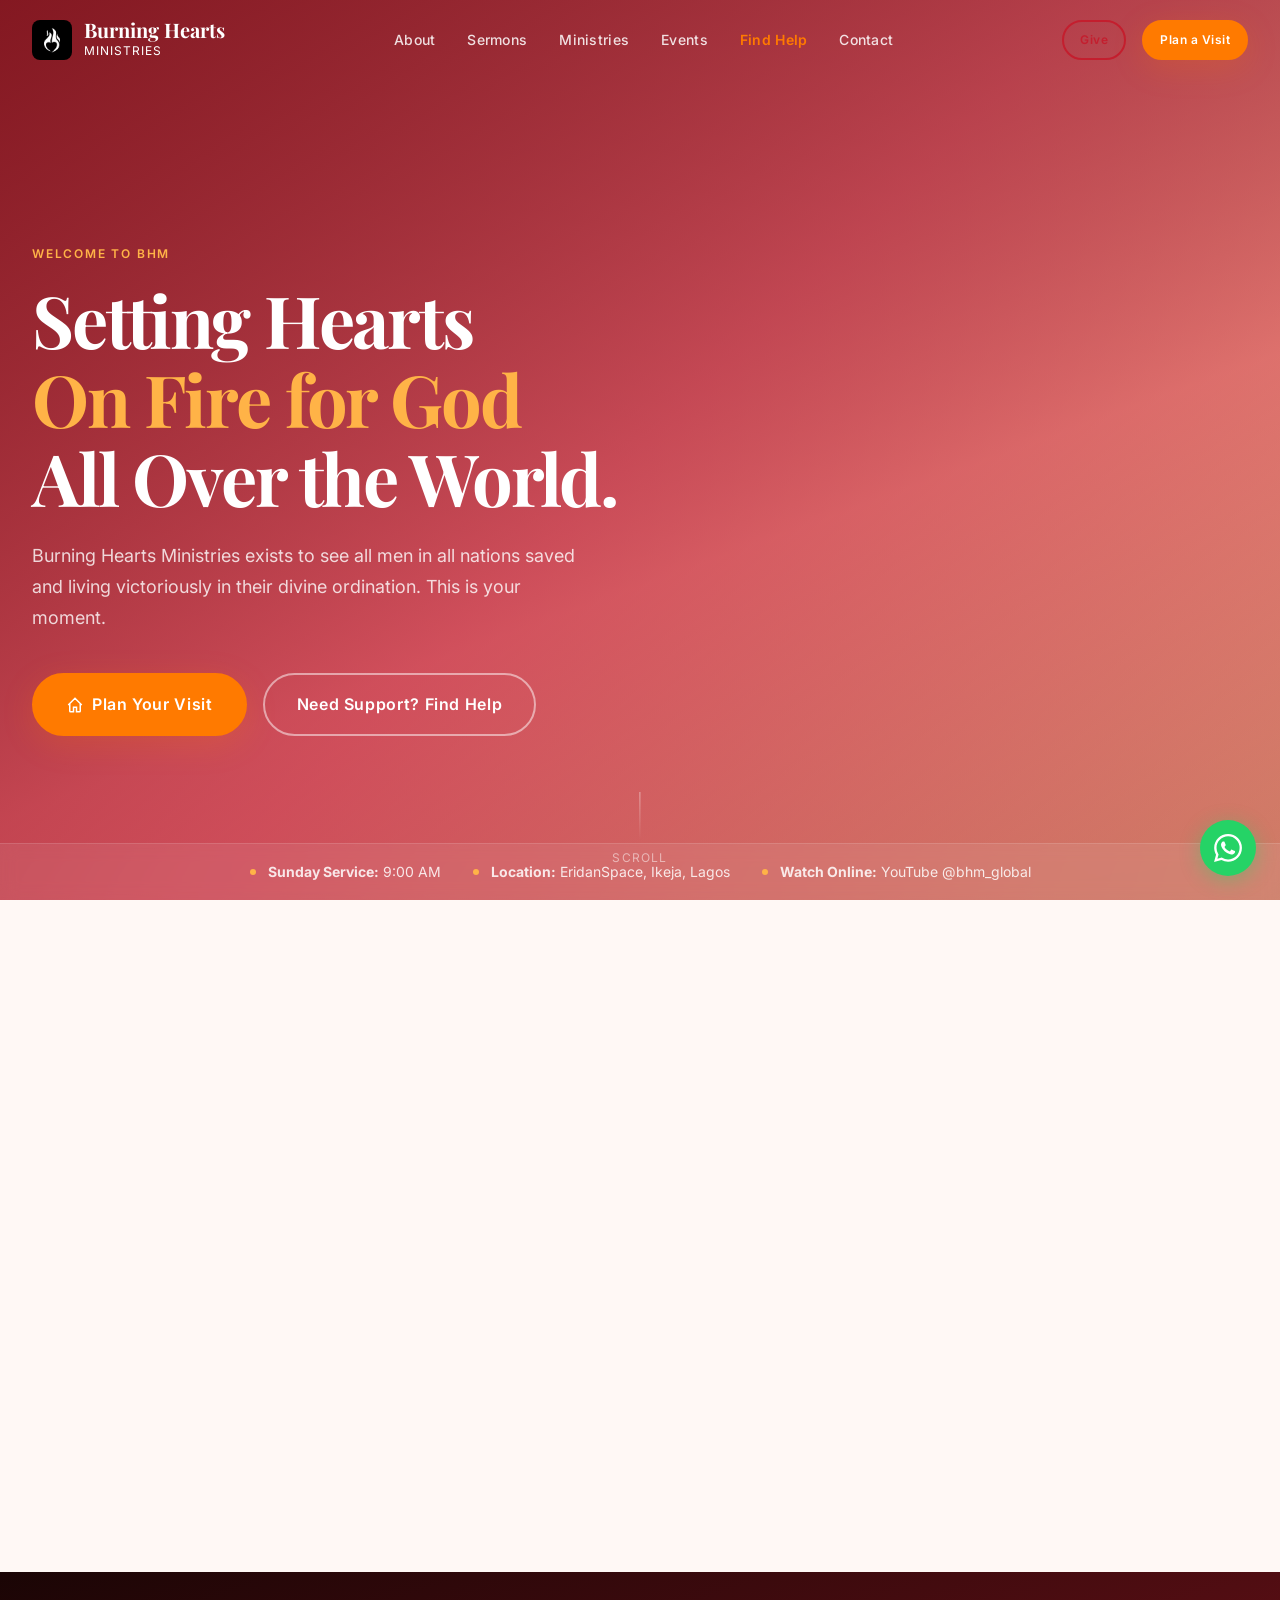
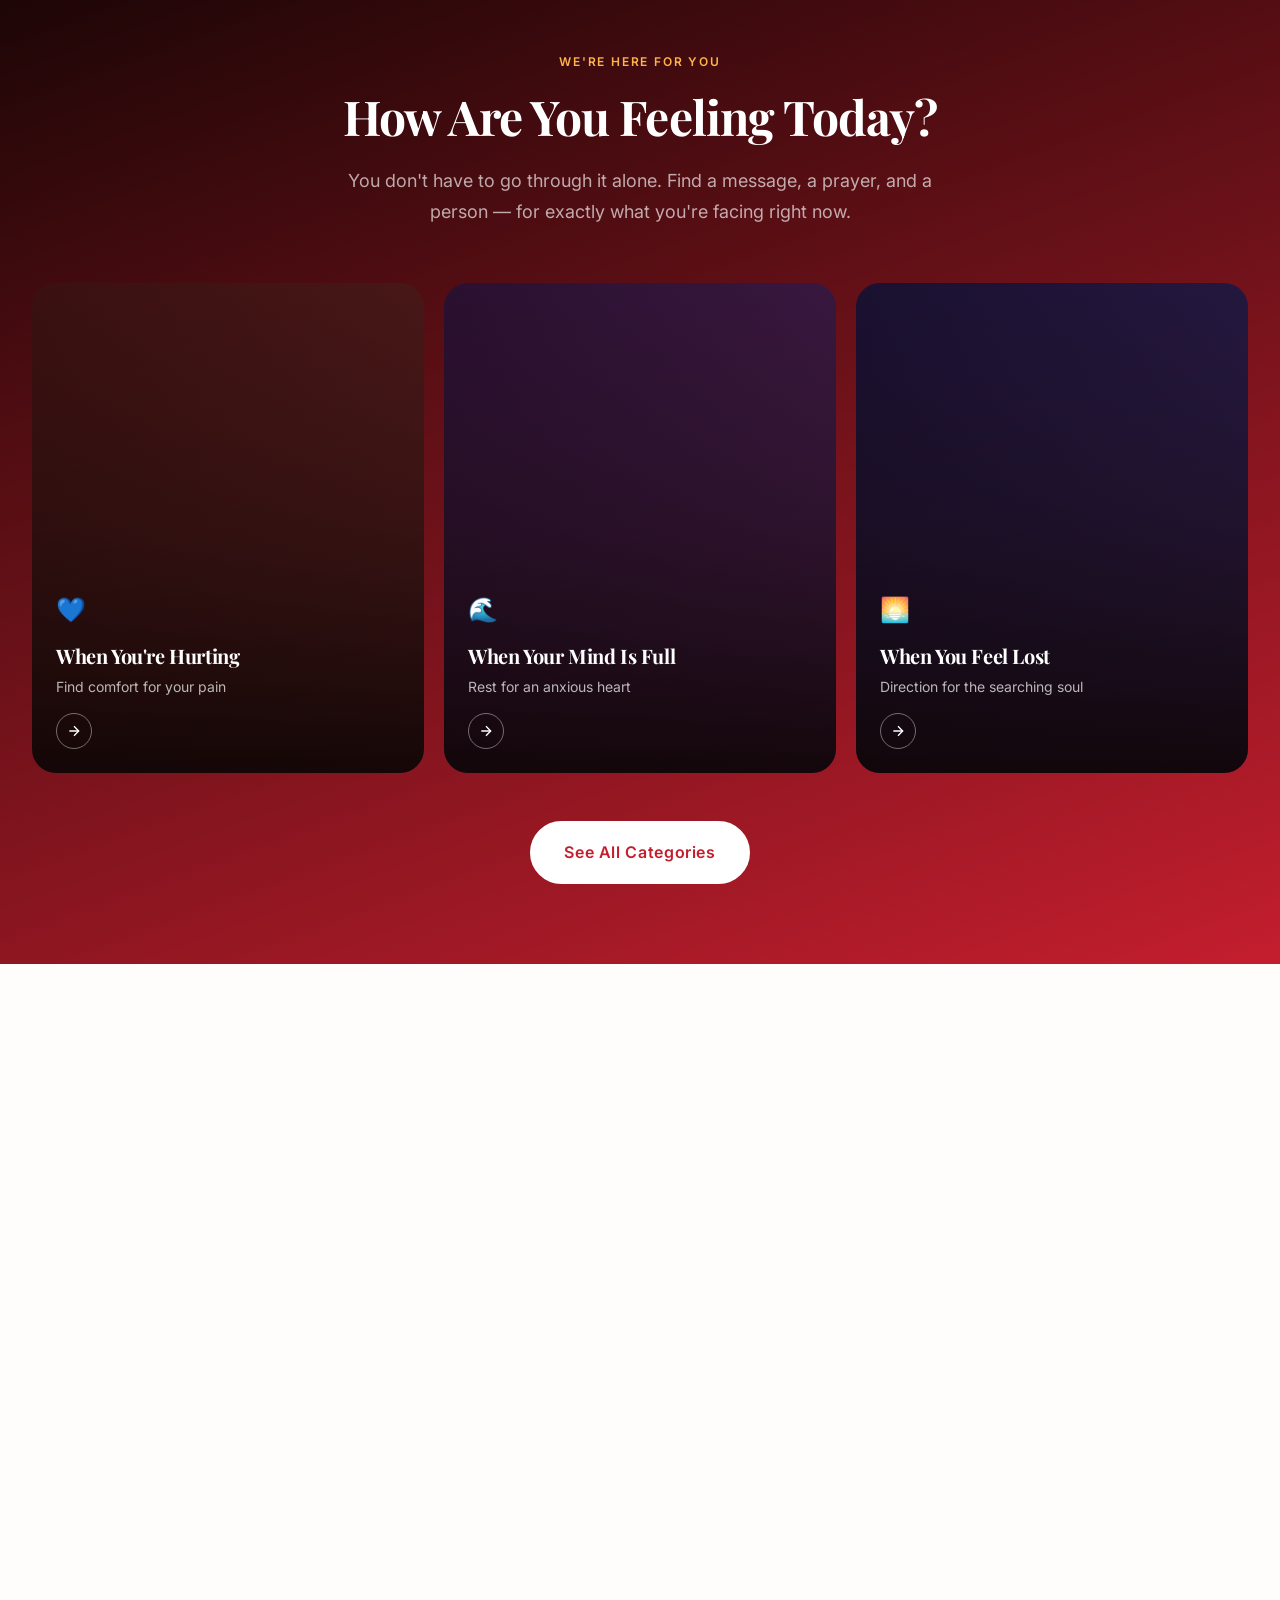
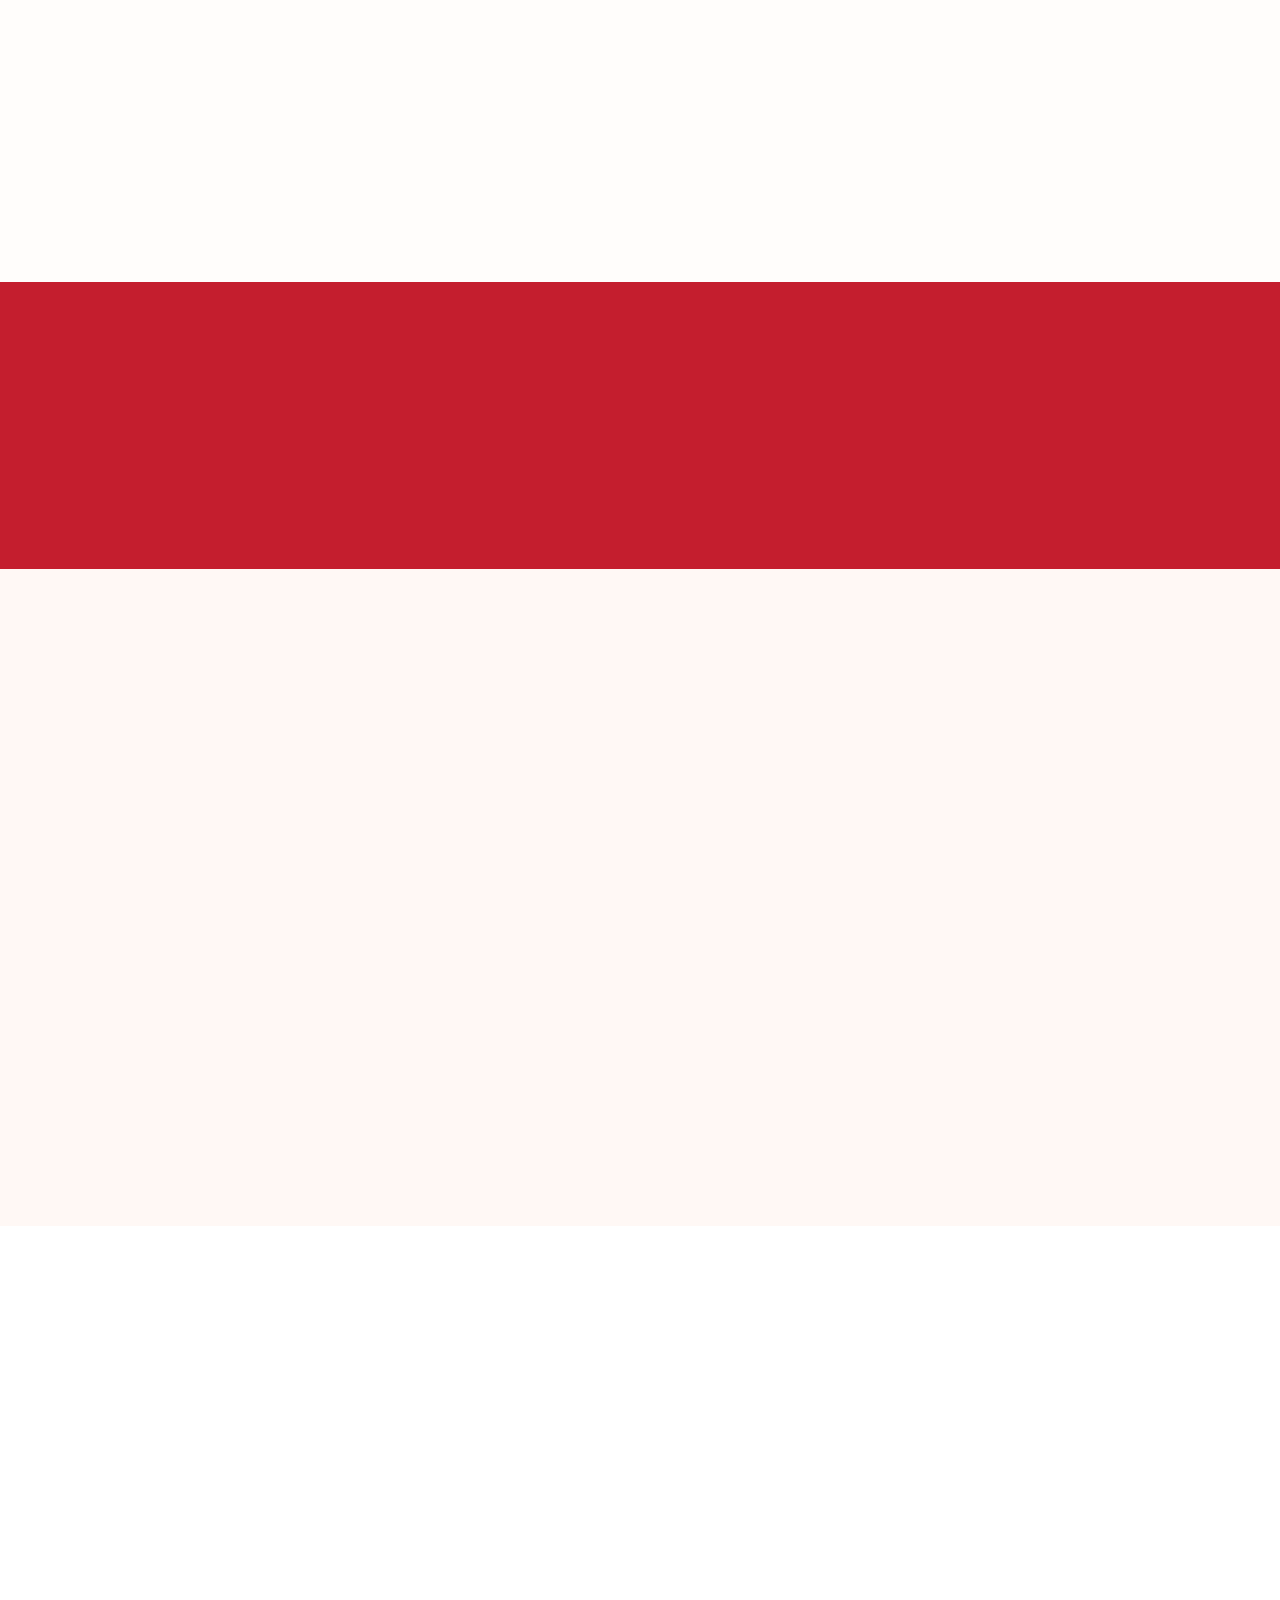
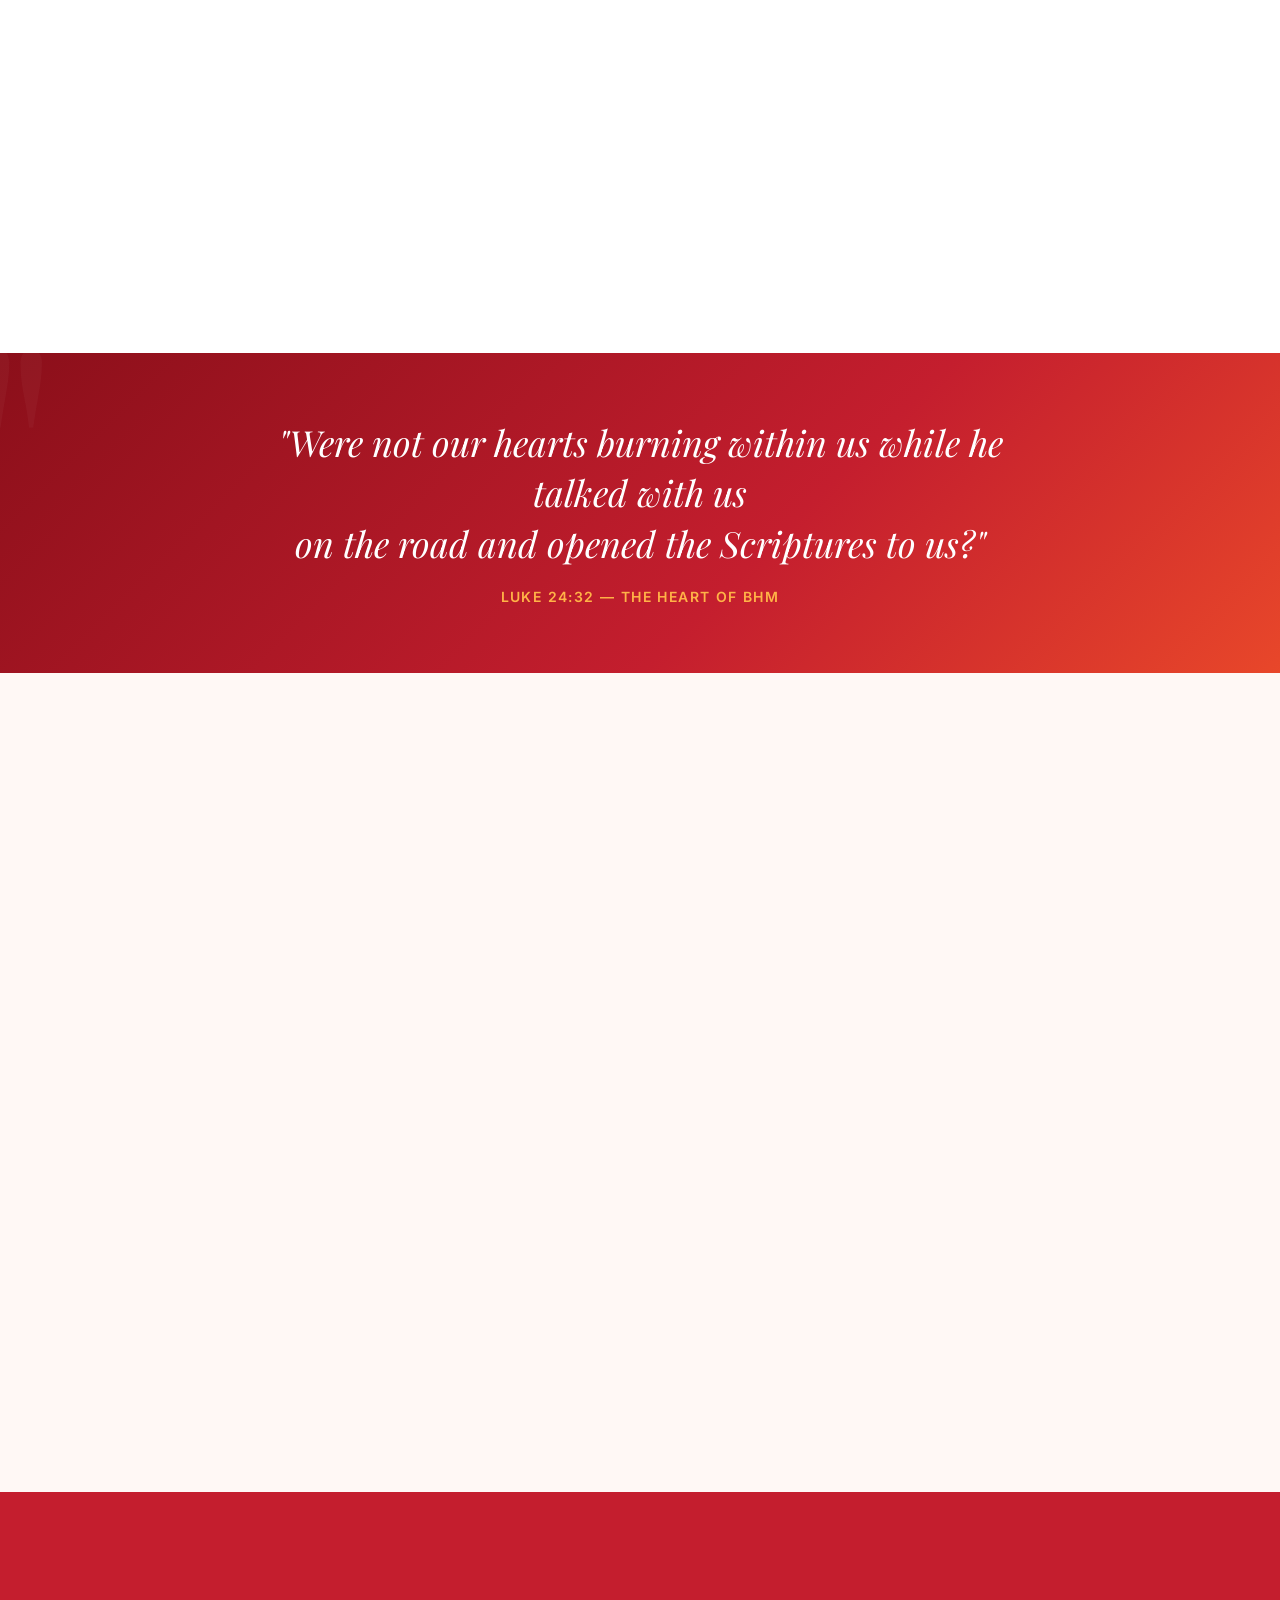
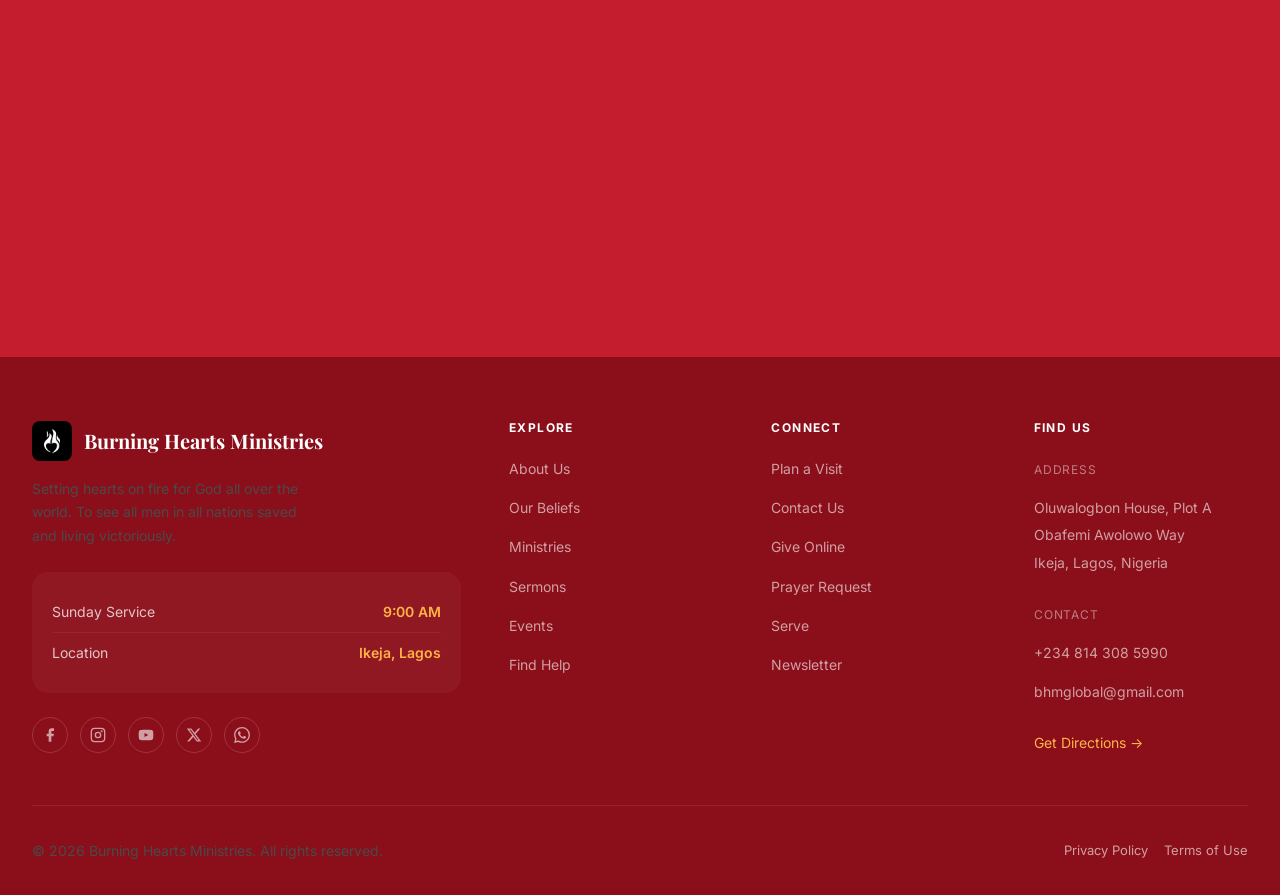
==== index.html @ f6b79cc8 "Fix broken sermon card images on homepage and sermons page Replace deleted placeholder photos with a" ====
<!DOCTYPE html>
<html lang="en">
<head>
  <meta charset="UTF-8" />
  <meta name="viewport" content="width=device-width, initial-scale=1.0" />
  <meta name="description" content="Burning Hearts Ministries — Setting hearts on fire for God all over the world. Join us in Ikeja, Lagos every Sunday at 9:00 AM." />
  <meta property="og:title" content="Burning Hearts Ministries" />
  <meta property="og:description" content="Setting hearts on fire for God all over the world." />
  <meta property="og:type" content="website" />
  <title>Burning Hearts Ministries — Home</title>
  <link rel="preconnect" href="https://fonts.googleapis.com" />
  <link rel="preconnect" href="https://fonts.gstatic.com" crossorigin />
  <link href="https://fonts.googleapis.com/css2?family=Playfair+Display:ital,wght@0,700;0,800;1,700&family=Inter:wght@400;500;600&display=swap" rel="stylesheet" />
  <link rel="stylesheet" href="css/style.css" />
</head>
<body>

  <!-- =====================================================================
       NAVIGATION
  ====================================================================== -->
  <nav class="nav nav--transparent" id="main-nav" data-transparent="true">
    <div class="nav__inner">
      <a href="index.html" class="nav__logo">
        <div class="nav__logo-mark">
          <img src="images/bhm-logo.png" alt="BHM Logo" />
        </div>
        <div>
          <div class="nav__logo-text">Burning Hearts</div>
          <div class="nav__logo-sub">Ministries</div>
        </div>
      </a>
      <ul class="nav__links">
        <li><a href="about.html" class="nav__link">About</a></li>
        <li><a href="sermons.html" class="nav__link">Sermons</a></li>
        <li><a href="ministries.html" class="nav__link">Ministries</a></li>
        <li><a href="events.html" class="nav__link">Events</a></li>
        <li><a href="find-help.html" class="nav__link nav__link--find-help">Find Help</a></li>
        <li><a href="contact.html" class="nav__link">Contact</a></li>
      </ul>
      <div class="nav__actions">
        <a href="give.html" class="btn btn--secondary btn--sm">Give</a>
        <a href="plan-visit.html" class="btn btn--primary btn--sm">Plan a Visit</a>
        <button class="nav__menu-btn" id="menu-btn" aria-label="Open menu">
          <span></span><span></span><span></span>
        </button>
      </div>
    </div>
  </nav>

  <!-- Mobile Nav -->
  <div class="mobile-nav" id="mobile-nav">
    <button class="mobile-nav__close" id="mobile-nav-close">✕</button>
    <ul class="mobile-nav__links">
      <li><a href="index.html" class="mobile-nav__link">Home</a></li>
      <li><a href="about.html" class="mobile-nav__link">About</a></li>
      <li><a href="sermons.html" class="mobile-nav__link">Sermons</a></li>
      <li><a href="ministries.html" class="mobile-nav__link">Ministries</a></li>
      <li><a href="events.html" class="mobile-nav__link">Events</a></li>
      <li><a href="find-help.html" class="mobile-nav__link mobile-nav__link--find-help">Find Help</a></li>
      <li><a href="plan-visit.html" class="mobile-nav__link">Plan a Visit</a></li>
      <li><a href="give.html" class="mobile-nav__link">Give</a></li>
      <li><a href="contact.html" class="mobile-nav__link">Contact</a></li>
    </ul>
  </div>

  <main>

    <!-- =====================================================================
         HERO — Full viewport, cinematic
    ====================================================================== -->
    <section class="hero">
      <div class="hero__bg" style="overflow:hidden;">
        <video autoplay muted loop playsinline style="position:absolute;inset:0;width:100%;height:100%;object-fit:cover;">
          <source src="videos/hero.mp4" type="video/mp4" />
        </video>
        <div style="position:absolute;inset:0;background:linear-gradient(160deg,rgba(26,5,5,0.72) 0%,rgba(196,30,46,0.45) 60%,rgba(139,15,26,0.55) 100%);"></div>
      </div>

      <div class="hero__content">
        <span class="hero__label animate-fade-up">Welcome to BHM</span>
        <h1 class="hero__title animate-fade-up animate-fade-up--delay-1">
          Setting Hearts
          <span>On Fire for God</span>
          All Over the World.
        </h1>
        <p class="hero__subtitle animate-fade-up animate-fade-up--delay-2">
          Burning Hearts Ministries exists to see all men in all nations saved and
          living victoriously in their divine ordination. This is your moment.
        </p>
        <div class="hero__actions animate-fade-up animate-fade-up--delay-3">
          <a href="plan-visit.html" class="btn btn--primary btn--lg">
            <svg viewBox="0 0 24 24" fill="none" stroke="currentColor" stroke-width="2"><path d="M3 12l9-9 9 9M5 10v10a1 1 0 001 1h4v-6h4v6h4a1 1 0 001-1V10"/></svg>
            Plan Your Visit
          </a>
          <a href="find-help.html" class="btn btn--ghost btn--lg">
            Need Support? Find Help
          </a>
        </div>
      </div>

      <!-- Service times bar -->
      <div class="service-bar" style="position: absolute; bottom:0; left:0; right:0;">
        <div class="service-bar__inner">
          <div class="service-bar__item">
            <div class="service-bar__dot"></div>
            <span><strong>Sunday Service:</strong> 9:00 AM</span>
          </div>
          <div class="service-bar__item">
            <div class="service-bar__dot"></div>
            <span><strong>Location:</strong> EridanSpace, Ikeja, Lagos</span>
          </div>
          <div class="service-bar__item">
            <div class="service-bar__dot"></div>
            <span><strong>Watch Online:</strong> YouTube @bhm_global</span>
          </div>
        </div>
      </div>

      <div class="hero__scroll">
        <div class="hero__scroll-line"></div>
        <span>Scroll</span>
      </div>
    </section>

    <!-- =====================================================================
         WELCOME SECTION
    ====================================================================== -->
    <section class="section section--warm">
      <div class="container">
        <div style="display: grid; grid-template-columns: 1fr 1fr; gap: 80px; align-items: center;">

          <!-- Text -->
          <div class="reveal">
            <span class="section-header__label">Our Heart</span>
            <h2 style="margin-bottom: 24px;">A Church Where Hearts<br>Are Set Ablaze</h2>
            <p class="text-lead" style="margin-bottom: 24px;">
              Whether you're at the lowest point of your life or simply hungry for more of God —
              this is a safe, fire-filled place for you.
            </p>
            <p style="margin-bottom: 32px;">
              At BHM, we believe in the God who revives, restores, and empowers. Through accurate
              scriptural teaching, prayer, and prophetic ministry, we equip every believer to live
              victoriously in their God-given ordination.
            </p>
            <div style="display:flex; gap: 16px; flex-wrap:wrap;">
              <a href="about.html" class="btn btn--primary">Our Story</a>
              <a href="plan-visit.html" class="btn btn--secondary">Visit This Sunday</a>
            </div>
          </div>

          <!-- Visual card stack -->
          <div class="reveal" style="position: relative; height: 480px;">
            <div style="
              position: absolute; top: 0; right: 0;
              width: 80%; height: 380px;
              background: linear-gradient(135deg, #C41E2E 0%, #E8472A 100%);
              border-radius: 24px;
              overflow: hidden;
              box-shadow: 0 20px 60px rgba(196,30,46,0.25);
            ">
              <img src="images/pastor-pulpit.jpg" alt="Pastor Elvis Okhifo ministering" style="width:100%;height:100%;object-fit:cover;opacity:0.90;" />
            </div>
            <!-- Accent card -->
            <div style="
              position: absolute; bottom: 0; left: 0;
              width: 55%; height: 220px;
              background: var(--color-accent);
              border-radius: 20px;
              display: flex; flex-direction: column;
              align-items: flex-start;
              justify-content: flex-end;
              padding: 28px;
              box-shadow: 0 12px 40px rgba(255,122,0,0.35);
            ">
              <div style="font-family:'Playfair Display',serif; font-size:42px; font-weight:700; color:white; line-height:1;">9+</div>
              <div style="font-size:14px; color:rgba(255,255,255,0.85); margin-top:4px;">Years of Setting<br>Hearts on Fire</div>
            </div>
          </div>

        </div>
      </div>
    </section>

    <!-- =====================================================================
         FIND HELP — Signature Feature
    ====================================================================== -->
    <section class="section" style="background: linear-gradient(160deg, #1A0505 0%, #C41E2E 100%); padding: 80px 0;">
      <div class="container">
        <div style="text-align:center; max-width: 640px; margin: 0 auto 56px;">
          <span class="section-header__label" style="color: var(--color-accent-light);">We're Here for You</span>
          <h2 style="color:white; margin-bottom:20px;">How Are You Feeling Today?</h2>
          <p style="color:rgba(255,255,255,0.65); font-size:18px; line-height:1.7;">
            You don't have to go through it alone. Find a message, a prayer, and a person — for exactly what you're facing right now.
          </p>
        </div>

        <div style="display:grid; grid-template-columns: repeat(3, 1fr); gap:20px; margin-bottom:48px;">

          <a href="find-help.html#hurting" class="help-card" style="text-decoration:none;">
            <div class="help-card__bg" style="background: linear-gradient(135deg, #3a1010 0%, #5a2020 100%);"></div>
            <div class="help-card__overlay"></div>
            <div class="help-card__content">
              <span class="help-card__icon">💙</span>
              <h3 class="help-card__title">When You're Hurting</h3>
              <p class="help-card__sub">Find comfort for your pain</p>
              <div class="help-card__arrow">
                <svg viewBox="0 0 24 24" stroke-width="2"><line x1="5" y1="12" x2="19" y2="12"/><polyline points="12 5 19 12 12 19"/></svg>
              </div>
            </div>
          </a>

          <a href="find-help.html#overwhelmed" class="help-card" style="text-decoration:none;">
            <div class="help-card__bg" style="background: linear-gradient(135deg, #2a1030 0%, #4a2050 100%);"></div>
            <div class="help-card__overlay"></div>
            <div class="help-card__content">
              <span class="help-card__icon">🌊</span>
              <h3 class="help-card__title">When Your Mind Is Full</h3>
              <p class="help-card__sub">Rest for an anxious heart</p>
              <div class="help-card__arrow">
                <svg viewBox="0 0 24 24" stroke-width="2"><line x1="5" y1="12" x2="19" y2="12"/><polyline points="12 5 19 12 12 19"/></svg>
              </div>
            </div>
          </a>

          <a href="find-help.html#lost" class="help-card" style="text-decoration:none;">
            <div class="help-card__bg" style="background: linear-gradient(135deg, #1a1030 0%, #302050 100%);"></div>
            <div class="help-card__overlay"></div>
            <div class="help-card__content">
              <span class="help-card__icon">🌅</span>
              <h3 class="help-card__title">When You Feel Lost</h3>
              <p class="help-card__sub">Direction for the searching soul</p>
              <div class="help-card__arrow">
                <svg viewBox="0 0 24 24" stroke-width="2"><line x1="5" y1="12" x2="19" y2="12"/><polyline points="12 5 19 12 12 19"/></svg>
              </div>
            </div>
          </a>

        </div>

        <div style="text-align:center;">
          <a href="find-help.html" class="btn btn--white btn--lg">See All Categories</a>
        </div>
      </div>
    </section>

    <!-- =====================================================================
         LATEST SERMONS
    ====================================================================== -->
    <section class="section section--cream">
      <div class="container">
        <div class="section-header section-header--center reveal">
          <span class="section-header__label">The Word of God</span>
          <h2 class="section-header__title">Sermons That Ignite<br>Your Faith</h2>
          <p class="section-header__desc">Every message from Pastor Elvis Okhifo is available to watch, listen, and share at any time on our YouTube channel.</p>
        </div>

        <div class="grid grid-3 reveal">

          <div class="sermon-card">
            <div class="sermon-card__thumb">
              <img src="images/pastor-preaching.jpg" alt="Latest sermon by Pastor Elvis Okhifo" style="width:100%;height:100%;object-fit:cover;" />
              <div class="sermon-card__play">
                <div class="sermon-card__play-btn" data-video="" data-platform="youtube" style="cursor:pointer;">
                  <svg width="18" height="18" viewBox="0 0 24 24"><polygon points="5 3 19 12 5 21 5 3"/></svg>
                </div>
              </div>
            </div>
            <div class="sermon-card__body">
              <div class="sermon-card__series">Series: Whispers of Fire</div>
              <div class="sermon-card__title">Your Heart Was Made to Burn</div>
              <div class="sermon-card__speaker">Pastor Elvis Okhifo · Recent</div>
            </div>
          </div>

          <div class="sermon-card">
            <div class="sermon-card__thumb">
              <img src="images/pastor-lords-table.jpg" alt="Sermon on divine ordination" style="width:100%;height:100%;object-fit:cover;" />
              <div class="sermon-card__play">
                <div class="sermon-card__play-btn" data-video="" data-platform="youtube" style="cursor:pointer;">
                  <svg width="18" height="18" viewBox="0 0 24 24"><polygon points="5 3 19 12 5 21 5 3"/></svg>
                </div>
              </div>
            </div>
            <div class="sermon-card__body">
              <div class="sermon-card__series">Series: Called & Ordained</div>
              <div class="sermon-card__title">Living Victoriously in Your Ordination</div>
              <div class="sermon-card__speaker">Pastor Elvis Okhifo · Recent</div>
            </div>
          </div>

          <div class="sermon-card">
            <div class="sermon-card__thumb">
              <img src="images/pastor-communion.jpg" alt="Sermon on revival and restoration" style="width:100%;height:100%;object-fit:cover;" />
              <div class="sermon-card__play">
                <div class="sermon-card__play-btn" data-video="" data-platform="youtube" style="cursor:pointer;">
                  <svg width="18" height="18" viewBox="0 0 24 24"><polygon points="5 3 19 12 5 21 5 3"/></svg>
                </div>
              </div>
            </div>
            <div class="sermon-card__body">
              <div class="sermon-card__series">Series: Revival Fire</div>
              <div class="sermon-card__title">Nations Are Waiting for You to Burn</div>
              <div class="sermon-card__speaker">Pastor Elvis Okhifo · Recent</div>
            </div>
          </div>

        </div>

        <div style="text-align:center; margin-top:40px;" class="reveal">
          <a href="sermons.html" class="btn btn--secondary btn--lg">View All Sermons</a>
          <a href="https://www.youtube.com/@bhm_global" target="_blank" rel="noopener" class="btn btn--primary btn--lg" style="margin-left:12px;">YouTube Channel</a>
        </div>
      </div>
    </section>

    <!-- =====================================================================
         STATISTICS
    ====================================================================== -->
    <section class="section" style="background: var(--color-primary); padding: 64px 0;">
      <div class="container">
        <div class="grid grid-4">
          <div class="stat-card reveal">
            <div class="stat-card__number" data-count="9" data-suffix="+">9+</div>
            <div class="stat-card__label" style="color:rgba(255,255,255,0.65);">Years of Ministry</div>
          </div>
          <div class="stat-card reveal">
            <div class="stat-card__number" data-count="20" data-suffix="+">20+</div>
            <div class="stat-card__label" style="color:rgba(255,255,255,0.65);">Nations Reached</div>
          </div>
          <div class="stat-card reveal">
            <div class="stat-card__number" data-count="5" data-suffix="">5</div>
            <div class="stat-card__label" style="color:rgba(255,255,255,0.65);">Active Ministries</div>
          </div>
          <div class="stat-card reveal">
            <div class="stat-card__number" data-count="100" data-suffix="+">100+</div>
            <div class="stat-card__label" style="color:rgba(255,255,255,0.65);">Sermon Messages</div>
          </div>
        </div>
      </div>
    </section>

    <!-- =====================================================================
         TESTIMONIALS
    ====================================================================== -->
    <section class="section section--warm">
      <div class="container">
        <div class="section-header section-header--center reveal">
          <span class="section-header__label">Real Stories</span>
          <h2 class="section-header__title">Lives Changed,<br>Hearts Ignited</h2>
        </div>
        <div class="grid grid-3 reveal">

          <div class="testimonial">
            <p class="testimonial__text">
              "I came to BHM broken and confused about my purpose. The teaching is so accurate and life-changing. I now walk in the boldness of who God called me to be."
            </p>
            <div class="testimonial__author">
              <div class="testimonial__avatar-placeholder">👤</div>
              <div>
                <div class="testimonial__name">Blessing A.</div>
                <div class="testimonial__role">BHM Member, Lagos</div>
              </div>
            </div>
          </div>

          <div class="testimonial">
            <p class="testimonial__text">
              "Pastor Elvis preaches with such fire and precision. I discovered my divine ordination right here at BHM. This church changed the trajectory of my entire life."
            </p>
            <div class="testimonial__author">
              <div class="testimonial__avatar-placeholder">👤</div>
              <div>
                <div class="testimonial__name">Emmanuel T.</div>
                <div class="testimonial__role">BHM Member since 2018</div>
              </div>
            </div>
          </div>

          <div class="testimonial">
            <p class="testimonial__text">
              "I started watching BHM on YouTube during a dark season. The sermons felt like they were written just for me. I eventually visited in person and never left."
            </p>
            <div class="testimonial__author">
              <div class="testimonial__avatar-placeholder">👤</div>
              <div>
                <div class="testimonial__name">Chidinma &amp; Chukwuemeka</div>
                <div class="testimonial__role">Online Community Members</div>
              </div>
            </div>
          </div>

        </div>
      </div>
    </section>

    <!-- =====================================================================
         UPCOMING EVENTS
    ====================================================================== -->
    <section class="section">
      <div class="container">
        <div style="display:flex; justify-content:space-between; align-items:flex-end; margin-bottom:48px;" class="reveal">
          <div>
            <span class="section-header__label">What's Coming</span>
            <h2>Upcoming Events</h2>
          </div>
          <a href="events.html" class="btn btn--secondary">View All Events</a>
        </div>
        <div style="display:flex; flex-direction:column; gap:16px;" class="reveal">

          <div class="event-card" data-category="service">
            <div class="event-card__date">
              <div class="event-card__day">11</div>
              <div class="event-card__month">May</div>
            </div>
            <div class="event-card__body">
              <div class="event-card__title">Sunday Worship Service</div>
              <div class="event-card__meta">
                <span>🕘 9:00 AM</span>
                <span>📍 EridanSpace, Ikeja, Lagos</span>
              </div>
            </div>
            <a href="plan-visit.html" class="btn btn--primary btn--sm" style="flex-shrink:0; align-self:center;">Plan Visit</a>
          </div>

          <div class="event-card" data-category="outreach">
            <div class="event-card__date">
              <div class="event-card__day">17</div>
              <div class="event-card__month">May</div>
            </div>
            <div class="event-card__body">
              <div class="event-card__title">ROOTED Campus Outreach — LASU</div>
              <div class="event-card__meta">
                <span>🕙 10:00 AM – 2:00 PM</span>
                <span>📍 Lagos State University</span>
              </div>
            </div>
            <a href="events.html" class="btn btn--secondary btn--sm" style="flex-shrink:0; align-self:center;">Details</a>
          </div>

          <div class="event-card" data-category="prayer">
            <div class="event-card__date">
              <div class="event-card__day">24</div>
              <div class="event-card__month">May</div>
            </div>
            <div class="event-card__body">
              <div class="event-card__title">Fire Night — Prayer &amp; Worship</div>
              <div class="event-card__meta">
                <span>🕗 7:00 PM – 10:00 PM</span>
                <span>📍 EridanSpace, Ikeja, Lagos</span>
              </div>
            </div>
            <a href="events.html" class="btn btn--secondary btn--sm" style="flex-shrink:0; align-self:center;">Register</a>
          </div>

        </div>
      </div>
    </section>

    <!-- =====================================================================
         SCRIPTURE BANNER
    ====================================================================== -->
    <div class="scripture-banner">
      <p class="scripture-banner__text">
        "Were not our hearts burning within us while he talked with us<br>
        on the road and opened the Scriptures to us?"
      </p>
      <p class="scripture-banner__ref">Luke 24:32 — The Heart of BHM</p>
    </div>

    <!-- =====================================================================
         PLAN YOUR VISIT — CTA Section
    ====================================================================== -->
    <section class="section section--warm">
      <div class="container">
        <div style="display:grid; grid-template-columns:1fr 1fr; gap:80px; align-items:center;" class="reveal">
          <div>
            <span class="section-header__label">Your First Step</span>
            <h2 style="margin-bottom:20px;">Ready to Visit<br>This Sunday?</h2>
            <p style="font-size:18px; line-height:1.8; color:var(--color-muted); margin-bottom:32px;">
              Walking into a new church can feel like a big step. At BHM, we want to make
              your first Sunday as warm and fire-filled as possible. Let us know you're coming
              — we'll be expecting you.
            </p>
            <ul style="display:flex; flex-direction:column; gap:12px; margin-bottom:32px;">
              <li style="display:flex; gap:12px; align-items:center; font-size:15px; color:var(--color-text-soft);">
                <span style="width:24px;height:24px;background:var(--color-accent-subtle);border-radius:50%;display:flex;align-items:center;justify-content:center;color:var(--color-accent);font-size:12px;flex-shrink:0;">✓</span>
                Warm, friendly welcome from our team
              </li>
              <li style="display:flex; gap:12px; align-items:center; font-size:15px; color:var(--color-text-soft);">
                <span style="width:24px;height:24px;background:var(--color-accent-subtle);border-radius:50%;display:flex;align-items:center;justify-content:center;color:var(--color-accent);font-size:12px;flex-shrink:0;">✓</span>
                Powerful worship and life-changing teaching
              </li>
              <li style="display:flex; gap:12px; align-items:center; font-size:15px; color:var(--color-text-soft);">
                <span style="width:24px;height:24px;background:var(--color-accent-subtle);border-radius:50%;display:flex;align-items:center;justify-content:center;color:var(--color-accent);font-size:12px;flex-shrink:0;">✓</span>
                No pressure — come as you are
              </li>
              <li style="display:flex; gap:12px; align-items:center; font-size:15px; color:var(--color-text-soft);">
                <span style="width:24px;height:24px;background:var(--color-accent-subtle);border-radius:50%;display:flex;align-items:center;justify-content:center;color:var(--color-accent);font-size:12px;flex-shrink:0;">✓</span>
                Service starts at 9:00 AM every Sunday
              </li>
            </ul>
            <a href="plan-visit.html" class="btn btn--primary btn--lg">Plan My Visit</a>
          </div>

          <!-- Visit form -->
          <div style="background:white; border-radius:24px; padding:40px; box-shadow: var(--shadow-lg); border: 1px solid var(--color-border-light);">
            <h3 style="margin-bottom:8px;">I'm Planning to Visit</h3>
            <p style="font-size:14px; color:var(--color-muted); margin-bottom:28px;">Tell us a little about yourself and we'll reach out before Sunday.</p>
            <form id="visit-form">
              <div class="form-row">
                <div class="form-group">
                  <label class="form-label" for="visit-fname">First Name</label>
                  <input type="text" id="visit-fname" class="form-input" placeholder="Emeka" required />
                </div>
                <div class="form-group">
                  <label class="form-label" for="visit-lname">Last Name</label>
                  <input type="text" id="visit-lname" class="form-input" placeholder="Adeola" />
                </div>
              </div>
              <div class="form-group">
                <label class="form-label" for="visit-email">Email Address</label>
                <input type="email" id="visit-email" class="form-input" placeholder="you@email.com" required />
              </div>
              <div class="form-group">
                <label class="form-label" for="visit-phone">Phone (optional)</label>
                <input type="tel" id="visit-phone" class="form-input" placeholder="+234 800 000 0000" />
              </div>
              <div class="form-group">
                <label class="form-label" for="visit-date">Planned Visit Date</label>
                <select id="visit-date" class="form-select">
                  <option value="">Choose a Sunday</option>
                  <option>May 11, 2026</option>
                  <option>May 18, 2026</option>
                  <option>May 25, 2026</option>
                  <option>June 1, 2026</option>
                </select>
              </div>
              <button type="submit" class="btn btn--primary btn--full btn--lg">
                I'm Coming! Let BHM Know →
              </button>
            </form>
          </div>

        </div>
      </div>
    </section>

    <!-- =====================================================================
         GIVE — Brief teaser
    ====================================================================== -->
    <section class="section" style="background: var(--color-primary); padding: 80px 0; text-align:center;">
      <div class="container">
        <div class="reveal" style="max-width:560px; margin:0 auto;">
          <span class="section-header__label" style="color:var(--color-accent-light);">Generosity</span>
          <h2 style="color:white; margin-bottom:20px;">Your Giving Fuels the Fire</h2>
          <p style="color:rgba(255,255,255,0.65); font-size:18px; line-height:1.7; margin-bottom:36px;">
            Every gift — large or small — directly supports the mission to set hearts on fire
            for God in Lagos, across Nigeria, and to the ends of the earth.
          </p>
          <div style="display:flex; gap:16px; justify-content:center; flex-wrap:wrap;">
            <a href="give.html" class="btn btn--white btn--lg">Give Online</a>
            <a href="give.html#why" class="btn btn--ghost btn--lg">See the Impact</a>
          </div>
        </div>
      </div>
    </section>

  </main>

  <!-- =====================================================================
       FOOTER
  ====================================================================== -->
  <footer class="footer">
    <div class="container">
      <div class="footer__grid">
        <div class="footer__brand">
          <a href="index.html" class="footer__logo">
            <div class="footer__logo-mark">
              <img src="images/bhm-logo.png" alt="BHM" />
            </div>
            <span class="footer__logo-name">Burning Hearts Ministries</span>
          </a>
          <p class="footer__tagline">Setting hearts on fire for God all over the world. To see all men in all nations saved and living victoriously.</p>
          <div class="footer__service-times">
            <div class="footer__service-time">
              <span>Sunday Service</span>
              <span>9:00 AM</span>
            </div>
            <div class="footer__service-time">
              <span>Location</span>
              <span>Ikeja, Lagos</span>
            </div>
          </div>
          <div class="footer__socials mt-6">
            <a href="https://www.facebook.com/p/Burning-Hearts-Ministries-100091341046609/" target="_blank" rel="noopener" class="footer__social" aria-label="Facebook">
              <svg width="16" height="16" fill="currentColor" viewBox="0 0 24 24"><path d="M18 2h-3a5 5 0 00-5 5v3H7v4h3v8h4v-8h3l1-4h-4V7a1 1 0 011-1h3z"/></svg>
            </a>
            <a href="https://www.instagram.com/bhm_global/" target="_blank" rel="noopener" class="footer__social" aria-label="Instagram">
              <svg width="16" height="16" fill="none" stroke="currentColor" stroke-width="2" viewBox="0 0 24 24"><rect x="2" y="2" width="20" height="20" rx="5" ry="5"/><circle cx="12" cy="12" r="4"/><circle cx="17.5" cy="6.5" r=".5" fill="currentColor"/></svg>
            </a>
            <a href="https://www.youtube.com/@bhm_global" target="_blank" rel="noopener" class="footer__social" aria-label="YouTube">
              <svg width="16" height="16" fill="currentColor" viewBox="0 0 24 24"><path d="M22.54 6.42a2.78 2.78 0 00-1.95-1.96C18.88 4 12 4 12 4s-6.88 0-8.59.46a2.78 2.78 0 00-1.95 1.96A29 29 0 001 12a29 29 0 00.46 5.58A2.78 2.78 0 003.41 19.6C5.12 20 12 20 12 20s6.88 0 8.59-.46a2.78 2.78 0 001.95-1.95A29 29 0 0023 12a29 29 0 00-.46-5.58zM9.75 15.02V8.98L15.5 12l-5.75 3.02z"/></svg>
            </a>
            <a href="https://x.com/bhm_global" target="_blank" rel="noopener" class="footer__social" aria-label="Twitter/X">
              <svg width="16" height="16" fill="currentColor" viewBox="0 0 24 24"><path d="M18.244 2.25h3.308l-7.227 8.26 8.502 11.24H16.17l-5.214-6.817L4.99 21.75H1.68l7.73-8.835L1.254 2.25H8.08l4.713 6.231zm-1.161 17.52h1.833L7.084 4.126H5.117z"/></svg>
            </a>
            <a href="https://wa.me/2348143085990" class="footer__social" aria-label="WhatsApp">
              <svg width="16" height="16" fill="currentColor" viewBox="0 0 24 24"><path d="M17.472 14.382c-.297-.149-1.758-.867-2.03-.967-.273-.099-.471-.148-.67.15-.197.297-.767.966-.94 1.164-.173.199-.347.223-.644.075-.297-.15-1.255-.463-2.39-1.475-.883-.788-1.48-1.761-1.653-2.059-.173-.297-.018-.458.13-.606.134-.133.298-.347.446-.52.149-.174.198-.298.298-.497.099-.198.05-.371-.025-.52-.075-.149-.669-1.612-.916-2.207-.242-.579-.487-.5-.669-.51-.173-.008-.371-.01-.57-.01-.198 0-.52.074-.792.372-.272.297-1.04 1.016-1.04 2.479 0 1.462 1.065 2.875 1.213 3.074.149.198 2.096 3.2 5.077 4.487.709.306 1.262.489 1.694.625.712.227 1.36.195 1.871.118.571-.085 1.758-.719 2.006-1.413.248-.694.248-1.289.173-1.413-.074-.124-.272-.198-.57-.347m-5.421 7.403h-.004a9.87 9.87 0 01-5.031-1.378l-.361-.214-3.741.982.998-3.648-.235-.374a9.86 9.86 0 01-1.51-5.26c.001-5.45 4.436-9.884 9.888-9.884 2.64 0 5.122 1.03 6.988 2.898a9.825 9.825 0 012.893 6.994c-.003 5.45-4.437 9.884-9.885 9.884m8.413-18.297A11.815 11.815 0 0012.05 0C5.495 0 .16 5.335.157 11.892c0 2.096.547 4.142 1.588 5.945L.057 24l6.305-1.654a11.882 11.882 0 005.683 1.448h.005c6.554 0 11.89-5.335 11.893-11.893a11.821 11.821 0 00-3.48-8.413z"/></svg>
            </a>
          </div>
        </div>
        <div>
          <h4 class="footer__col-title">Explore</h4>
          <ul class="footer__links">
            <li><a href="about.html" class="footer__link">About Us</a></li>
            <li><a href="beliefs.html" class="footer__link">Our Beliefs</a></li>
            <li><a href="ministries.html" class="footer__link">Ministries</a></li>
            <li><a href="sermons.html" class="footer__link">Sermons</a></li>
            <li><a href="events.html" class="footer__link">Events</a></li>
            <li><a href="find-help.html" class="footer__link">Find Help</a></li>
          </ul>
        </div>
        <div>
          <h4 class="footer__col-title">Connect</h4>
          <ul class="footer__links">
            <li><a href="plan-visit.html" class="footer__link">Plan a Visit</a></li>
            <li><a href="contact.html" class="footer__link">Contact Us</a></li>
            <li><a href="give.html" class="footer__link">Give Online</a></li>
            <li><a href="contact.html#prayer" class="footer__link">Prayer Request</a></li>
            <li><a href="ministries.html#serve" class="footer__link">Serve</a></li>
            <li><a href="contact.html#newsletter" class="footer__link">Newsletter</a></li>
          </ul>
        </div>
        <div>
          <h4 class="footer__col-title">Find Us</h4>
          <ul class="footer__links">
            <li>
              <span class="footer__link" style="color: rgba(255,255,255,0.45); font-size: 12px; text-transform: uppercase; letter-spacing: 0.08em;">Address</span>
            </li>
            <li><span class="footer__link" style="cursor:default; color: rgba(255,255,255,0.6);">Oluwalogbon House, Plot A<br>Obafemi Awolowo Way<br>Ikeja, Lagos, Nigeria</span></li>
            <li style="margin-top: 12px;">
              <span class="footer__link" style="color: rgba(255,255,255,0.45); font-size: 12px; text-transform: uppercase; letter-spacing: 0.08em;">Contact</span>
            </li>
            <li><a href="tel:+2348143085990" class="footer__link">+234 814 308 5990</a></li>
            <li><a href="mailto:bhmglobal@gmail.com" class="footer__link">bhmglobal@gmail.com</a></li>
            <li style="margin-top: 12px;">
              <a href="https://maps.google.com/?q=Obafemi+Awolowo+Way+Ikeja+Lagos" target="_blank" class="footer__link" style="color: var(--color-accent-light);">
                Get Directions →
              </a>
            </li>
          </ul>
        </div>
      </div>
      <div class="footer__bottom">
        <p>© 2026 Burning Hearts Ministries. All rights reserved.</p>
        <div style="display: flex; gap: 16px;">
          <a href="#" class="footer__link" style="font-size: 13px;">Privacy Policy</a>
          <a href="#" class="footer__link" style="font-size: 13px;">Terms of Use</a>
        </div>
      </div>
    </div>
  </footer>

  <!-- WhatsApp Float -->
  <a href="https://wa.me/2348143085990" class="whatsapp-float" target="_blank" rel="noopener" aria-label="Chat on WhatsApp">
    <svg viewBox="0 0 24 24" xmlns="http://www.w3.org/2000/svg"><path d="M17.472 14.382c-.297-.149-1.758-.867-2.03-.967-.273-.099-.471-.148-.67.15-.197.297-.767.966-.94 1.164-.173.199-.347.223-.644.075-.297-.15-1.255-.463-2.39-1.475-.883-.788-1.48-1.761-1.653-2.059-.173-.297-.018-.458.13-.606.134-.133.298-.347.446-.52.149-.174.198-.298.298-.497.099-.198.05-.371-.025-.52-.075-.149-.669-1.612-.916-2.207-.242-.579-.487-.5-.669-.51-.173-.008-.371-.01-.57-.01-.198 0-.52.074-.792.372-.272.297-1.04 1.016-1.04 2.479 0 1.462 1.065 2.875 1.213 3.074.149.198 2.096 3.2 5.077 4.487.709.306 1.262.489 1.694.625.712.227 1.36.195 1.871.118.571-.085 1.758-.719 2.006-1.413.248-.694.248-1.289.173-1.413-.074-.124-.272-.198-.57-.347m-5.421 7.403h-.004a9.87 9.87 0 01-5.031-1.378l-.361-.214-3.741.982.998-3.648-.235-.374a9.86 9.86 0 01-1.51-5.26c.001-5.45 4.436-9.884 9.888-9.884 2.64 0 5.122 1.03 6.988 2.898a9.825 9.825 0 012.893 6.994c-.003 5.45-4.437 9.884-9.885 9.884m8.413-18.297A11.815 11.815 0 0012.05 0C5.495 0 .16 5.335.157 11.892c0 2.096.547 4.142 1.588 5.945L.057 24l6.305-1.654a11.882 11.882 0 005.683 1.448h.005c6.554 0 11.89-5.335 11.893-11.893a11.821 11.821 0 00-3.48-8.413z" fill="white"/></svg>
  </a>

  <script src="js/main.js"></script>
</body>
</html>
---- css/style.css ----
/* ==========================================================================
   BURNING HEARTS MINISTRIES — WEBSITE STYLESHEET
   Brand: Fire Red · Orange Flame · Deep Charcoal
   ========================================================================== */

/* --------------------------------------------------------------------------
   1. DESIGN TOKENS (CSS VARIABLES)
   -------------------------------------------------------------------------- */
:root {
  /* Primary Palette — Fire Red & Orange Flame */
  --color-primary:       #C41E2E;
  --color-primary-dark:  #8B0F1A;
  --color-primary-light: #E8472A;
  --color-accent:        #FF7A00;
  --color-accent-light:  #FFB347;
  --color-accent-subtle: #FFF2E8;

  /* Neutrals */
  --color-warm:          #FFF8F5;
  --color-cream:         #FFFDFB;
  --color-white:         #FFFFFF;
  --color-text:          #1E1E1E;
  --color-text-soft:     #4A4A4A;
  --color-muted:         #7A7A7A;
  --color-border:        #E6DADA;
  --color-border-light:  #F0EAEA;

  /* Emotional UI Colors */
  --color-calm:          #4A7FA5;
  --color-hope:          #7BA05B;
  --color-gentle:        #9E7BB5;

  /* Typography */
  --font-heading:        'Playfair Display', Georgia, serif;
  --font-body:           'Inter', -apple-system, BlinkMacSystemFont, sans-serif;
  --font-label:          'Inter', sans-serif;

  /* Type Scale */
  --text-xs:   0.75rem;
  --text-sm:   0.875rem;
  --text-base: 1rem;
  --text-lg:   1.125rem;
  --text-xl:   1.25rem;
  --text-2xl:  1.5rem;
  --text-3xl:  1.875rem;
  --text-4xl:  2.25rem;
  --text-5xl:  3rem;
  --text-6xl:  3.75rem;
  --text-7xl:  4.5rem;

  /* Spacing */
  --space-1:   0.25rem;
  --space-2:   0.5rem;
  --space-3:   0.75rem;
  --space-4:   1rem;
  --space-5:   1.25rem;
  --space-6:   1.5rem;
  --space-8:   2rem;
  --space-10:  2.5rem;
  --space-12:  3rem;
  --space-16:  4rem;
  --space-20:  5rem;
  --space-24:  6rem;
  --space-32:  8rem;
  --space-40:  10rem;

  /* Border Radius */
  --radius-sm:   4px;
  --radius-md:   8px;
  --radius-lg:   16px;
  --radius-xl:   24px;
  --radius-2xl:  32px;
  --radius-full: 9999px;

  /* Shadows */
  --shadow-sm:  0 1px 3px rgba(0,0,0,0.06), 0 1px 2px rgba(0,0,0,0.04);
  --shadow-md:  0 4px 16px rgba(0,0,0,0.08), 0 2px 6px rgba(0,0,0,0.05);
  --shadow-lg:  0 10px 40px rgba(0,0,0,0.10), 0 4px 16px rgba(0,0,0,0.06);
  --shadow-xl:  0 20px 60px rgba(0,0,0,0.12), 0 8px 24px rgba(0,0,0,0.08);
  --shadow-warm: 0 8px 32px rgba(255, 122, 0, 0.20);

  /* Transitions */
  --transition-fast:   150ms ease;
  --transition-base:   250ms ease;
  --transition-slow:   400ms ease;
  --transition-smooth: 600ms cubic-bezier(0.4, 0, 0.2, 1);

  /* Layout */
  --max-width:       1280px;
  --content-width:   900px;
  --nav-height:      80px;
  --section-padding: var(--space-24) var(--space-8);
}

/* --------------------------------------------------------------------------
   2. RESET & BASE
   -------------------------------------------------------------------------- */
*, *::before, *::after {
  box-sizing: border-box;
  margin: 0;
  padding: 0;
}

html {
  font-size: 16px;
  scroll-behavior: smooth;
  -webkit-font-smoothing: antialiased;
  -moz-osx-font-smoothing: grayscale;
  text-rendering: optimizeLegibility;
}

body {
  font-family: var(--font-body);
  font-size: var(--text-base);
  color: var(--color-text);
  background-color: var(--color-white);
  line-height: 1.7;
  overflow-x: hidden;
}

img {
  max-width: 100%;
  height: auto;
  display: block;
}

a {
  color: inherit;
  text-decoration: none;
}

ul, ol { list-style: none; }

button {
  font-family: inherit;
  cursor: pointer;
  border: none;
  background: none;
}

input, textarea, select {
  font-family: inherit;
  font-size: inherit;
}

/* --------------------------------------------------------------------------
   3. TYPOGRAPHY
   -------------------------------------------------------------------------- */
h1, h2, h3, h4, h5, h6 {
  font-family: var(--font-heading);
  font-weight: 700;
  line-height: 1.2;
  color: var(--color-primary);
  letter-spacing: -0.02em;
}

h1 { font-size: clamp(var(--text-4xl), 6vw, var(--text-7xl)); }
h2 { font-size: clamp(var(--text-3xl), 4vw, var(--text-5xl)); }
h3 { font-size: clamp(var(--text-2xl), 3vw, var(--text-3xl)); }
h4 { font-size: var(--text-xl); }
h5 { font-size: var(--text-lg); }
h6 { font-size: var(--text-base); }

p {
  color: var(--color-text-soft);
  line-height: 1.8;
}

.text-lead {
  font-size: var(--text-xl);
  color: var(--color-text-soft);
  line-height: 1.7;
  font-weight: 400;
}

.text-label {
  font-family: var(--font-label);
  font-size: var(--text-xs);
  font-weight: 600;
  letter-spacing: 0.12em;
  text-transform: uppercase;
  color: var(--color-accent);
}

blockquote {
  font-family: var(--font-heading);
  font-size: var(--text-2xl);
  font-style: italic;
  color: var(--color-primary);
  line-height: 1.5;
  border-left: 3px solid var(--color-accent);
  padding-left: var(--space-6);
}

/* --------------------------------------------------------------------------
   4. LAYOUT UTILITIES
   -------------------------------------------------------------------------- */
.container {
  width: 100%;
  max-width: var(--max-width);
  margin-left: auto;
  margin-right: auto;
  padding-left: var(--space-8);
  padding-right: var(--space-8);
}

.container--narrow {
  max-width: var(--content-width);
}

.container--wide {
  max-width: 1440px;
}

.section {
  padding: var(--space-24) 0;
}

.section--lg {
  padding: var(--space-32) 0;
}

.section--sm {
  padding: var(--space-16) 0;
}

.section--warm {
  background-color: var(--color-warm);
}

.section--cream {
  background-color: var(--color-cream);
}

.section--dark {
  background-color: var(--color-primary);
  color: var(--color-white);
}

.section--dark h1,
.section--dark h2,
.section--dark h3,
.section--dark h4 {
  color: var(--color-white);
}

.section--dark p {
  color: rgba(255,255,255,0.75);
}

.grid {
  display: grid;
  gap: var(--space-8);
}

.grid-2 { grid-template-columns: repeat(2, 1fr); }
.grid-3 { grid-template-columns: repeat(3, 1fr); }
.grid-4 { grid-template-columns: repeat(4, 1fr); }

.flex { display: flex; }
.flex-center { display: flex; align-items: center; justify-content: center; }
.flex-between { display: flex; align-items: center; justify-content: space-between; }
.flex-col { display: flex; flex-direction: column; }

.text-center { text-align: center; }
.text-left { text-align: left; }
.text-right { text-align: right; }

.gap-2 { gap: var(--space-2); }
.gap-4 { gap: var(--space-4); }
.gap-6 { gap: var(--space-6); }
.gap-8 { gap: var(--space-8); }

/* --------------------------------------------------------------------------
   5. NAVIGATION
   -------------------------------------------------------------------------- */
.nav {
  position: fixed;
  top: 0;
  left: 0;
  right: 0;
  z-index: 1000;
  height: var(--nav-height);
  display: flex;
  align-items: center;
  transition: background var(--transition-slow), box-shadow var(--transition-slow);
}

.nav--transparent {
  background: transparent;
}

.nav--scrolled {
  background: rgba(255, 255, 255, 0.96);
  backdrop-filter: blur(12px);
  -webkit-backdrop-filter: blur(12px);
  box-shadow: 0 1px 0 rgba(0,0,0,0.06);
}

.nav__inner {
  width: 100%;
  max-width: var(--max-width);
  margin: 0 auto;
  padding: 0 var(--space-8);
  display: flex;
  align-items: center;
  justify-content: space-between;
}

.nav__logo {
  display: flex;
  align-items: center;
  gap: var(--space-3);
  text-decoration: none;
}

.nav__logo-mark {
  width: 40px;
  height: 40px;
  background: var(--color-primary);
  border-radius: var(--radius-md);
  display: flex;
  align-items: center;
  justify-content: center;
  color: white;
  overflow: hidden;
  flex-shrink: 0;
}

.nav__logo-mark img {
  width: 100%;
  height: 100%;
  object-fit: cover;
}

.nav__logo-text {
  font-family: var(--font-heading);
  font-size: var(--text-xl);
  font-weight: 700;
  color: var(--color-primary);
  line-height: 1.1;
}

.nav__logo-sub {
  font-family: var(--font-body);
  font-size: var(--text-xs);
  color: var(--color-muted);
  font-weight: 400;
  letter-spacing: 0.08em;
  text-transform: uppercase;
}

.nav--transparent .nav__logo-text,
.nav--transparent .nav__logo-sub {
  color: white;
}

.nav__links {
  display: flex;
  align-items: center;
  gap: var(--space-8);
}

.nav__link {
  font-size: var(--text-sm);
  font-weight: 500;
  color: var(--color-text);
  letter-spacing: 0.02em;
  transition: color var(--transition-fast);
  position: relative;
}

.nav--transparent .nav__link {
  color: rgba(255,255,255,0.85);
}

.nav__link:hover,
.nav__link--active {
  color: var(--color-accent);
}

.nav--transparent .nav__link:hover {
  color: white;
}

.nav__link--find-help {
  color: var(--color-accent) !important;
  font-weight: 600;
}

.nav__actions {
  display: flex;
  align-items: center;
  gap: var(--space-4);
}

.nav__menu-btn {
  display: none;
  flex-direction: column;
  gap: 5px;
  padding: var(--space-2);
  cursor: pointer;
}

.nav__menu-btn span {
  display: block;
  width: 24px;
  height: 2px;
  background: var(--color-primary);
  transition: transform var(--transition-base), opacity var(--transition-fast);
  border-radius: 2px;
}

.nav--transparent .nav__menu-btn span {
  background: white;
}

/* Mobile Nav Overlay */
.mobile-nav {
  position: fixed;
  inset: 0;
  z-index: 999;
  background: var(--color-primary-dark);
  display: flex;
  flex-direction: column;
  align-items: center;
  justify-content: center;
  opacity: 0;
  pointer-events: none;
  transition: opacity var(--transition-smooth);
}

.mobile-nav--open {
  opacity: 1;
  pointer-events: all;
}

.mobile-nav__close {
  position: absolute;
  top: var(--space-6);
  right: var(--space-8);
  color: white;
  font-size: var(--text-2xl);
  cursor: pointer;
}

.mobile-nav__links {
  display: flex;
  flex-direction: column;
  align-items: center;
  gap: var(--space-6);
  text-align: center;
}

.mobile-nav__link {
  font-family: var(--font-heading);
  font-size: var(--text-3xl);
  color: rgba(255,255,255,0.85);
  font-weight: 700;
  transition: color var(--transition-fast);
}

.mobile-nav__link:hover { color: var(--color-accent); }

.mobile-nav__link--find-help {
  color: var(--color-accent-light);
}

/* --------------------------------------------------------------------------
   6. BUTTONS & CTAs
   -------------------------------------------------------------------------- */
.btn {
  display: inline-flex;
  align-items: center;
  justify-content: center;
  gap: var(--space-2);
  font-family: var(--font-body);
  font-size: var(--text-sm);
  font-weight: 600;
  letter-spacing: 0.04em;
  padding: var(--space-3) var(--space-6);
  border-radius: var(--radius-full);
  transition: all var(--transition-base);
  cursor: pointer;
  border: 2px solid transparent;
  text-decoration: none;
  white-space: nowrap;
}

.btn--primary {
  background: var(--color-accent);
  color: white;
  border-color: var(--color-accent);
  box-shadow: var(--shadow-warm);
}

.btn--primary:hover {
  background: var(--color-accent-light);
  border-color: var(--color-accent-light);
  transform: translateY(-1px);
  box-shadow: 0 12px 40px rgba(255, 122, 0, 0.30);
}

.btn--secondary {
  background: transparent;
  color: var(--color-primary);
  border-color: var(--color-primary);
}

.btn--secondary:hover {
  background: var(--color-primary);
  color: white;
  transform: translateY(-1px);
}

.btn--ghost {
  background: transparent;
  color: white;
  border-color: rgba(255,255,255,0.5);
}

.btn--ghost:hover {
  background: rgba(255,255,255,0.1);
  border-color: white;
}

.btn--white {
  background: white;
  color: var(--color-primary);
  border-color: white;
}

.btn--white:hover {
  background: var(--color-warm);
  transform: translateY(-1px);
}

.btn--lg {
  font-size: var(--text-base);
  padding: var(--space-4) var(--space-8);
}

.btn--sm {
  font-size: var(--text-xs);
  padding: var(--space-2) var(--space-4);
}

.btn--full { width: 100%; }

.btn svg {
  width: 18px;
  height: 18px;
  flex-shrink: 0;
}

/* Floating WhatsApp button */
.whatsapp-float {
  position: fixed;
  bottom: var(--space-6);
  right: var(--space-6);
  z-index: 900;
  width: 56px;
  height: 56px;
  background: #25D366;
  border-radius: var(--radius-full);
  display: flex;
  align-items: center;
  justify-content: center;
  box-shadow: 0 4px 20px rgba(37, 211, 102, 0.4);
  transition: transform var(--transition-base), box-shadow var(--transition-base);
  text-decoration: none;
}

.whatsapp-float:hover {
  transform: scale(1.1);
  box-shadow: 0 8px 32px rgba(37, 211, 102, 0.5);
}

.whatsapp-float svg {
  width: 28px;
  height: 28px;
  fill: white;
}

/* --------------------------------------------------------------------------
   7. HERO SECTIONS
   -------------------------------------------------------------------------- */
.hero {
  position: relative;
  min-height: 100vh;
  display: flex;
  align-items: center;
  overflow: hidden;
}

.hero__bg {
  position: absolute;
  inset: 0;
  background-size: cover;
  background-position: center;
  background-repeat: no-repeat;
}

.hero__bg::after {
  content: '';
  position: absolute;
  inset: 0;
  background: linear-gradient(
    135deg,
    rgba(139, 15, 26, 0.85) 0%,
    rgba(196, 30, 46, 0.60) 50%,
    rgba(255, 122, 0, 0.22) 100%
  );
}

/* Gradient background fallback (no image) */
.hero__bg--gradient {
  background: linear-gradient(135deg, var(--color-primary) 0%, var(--color-primary-light) 60%, #E85020 100%);
}

.hero__bg--gradient::after {
  background: none;
}

.hero__content {
  position: relative;
  z-index: 2;
  width: 100%;
  max-width: var(--max-width);
  margin: 0 auto;
  padding: calc(var(--nav-height) + var(--space-16)) var(--space-8) var(--space-16);
}

.hero__label {
  font-family: var(--font-label);
  font-size: var(--text-xs);
  font-weight: 600;
  letter-spacing: 0.15em;
  text-transform: uppercase;
  color: var(--color-accent-light);
  margin-bottom: var(--space-4);
  display: block;
}

.hero__title {
  font-family: var(--font-heading);
  font-size: clamp(var(--text-4xl), 6vw, var(--text-7xl));
  font-weight: 700;
  color: white;
  line-height: 1.1;
  letter-spacing: -0.03em;
  margin-bottom: var(--space-6);
  max-width: 800px;
}

.hero__title span {
  color: var(--color-accent-light);
  display: block;
}

.hero__subtitle {
  font-size: var(--text-lg);
  color: rgba(255,255,255,0.80);
  line-height: 1.7;
  margin-bottom: var(--space-10);
  max-width: 560px;
}

.hero__actions {
  display: flex;
  flex-wrap: wrap;
  gap: var(--space-4);
  align-items: center;
}

.hero__scroll {
  position: absolute;
  bottom: var(--space-8);
  left: 50%;
  transform: translateX(-50%);
  z-index: 2;
  display: flex;
  flex-direction: column;
  align-items: center;
  gap: var(--space-2);
  color: rgba(255,255,255,0.5);
  font-size: var(--text-xs);
  letter-spacing: 0.1em;
  text-transform: uppercase;
  animation: scrollBounce 2s ease-in-out infinite;
}

.hero__scroll-line {
  width: 1px;
  height: 48px;
  background: linear-gradient(to bottom, rgba(255,255,255,0.5), transparent);
}

@keyframes scrollBounce {
  0%, 100% { transform: translateX(-50%) translateY(0); }
  50% { transform: translateX(-50%) translateY(6px); }
}

/* Service times bar */
.service-bar {
  background: rgba(255,255,255,0.08);
  backdrop-filter: blur(8px);
  border-top: 1px solid rgba(255,255,255,0.12);
  padding: var(--space-4) var(--space-8);
  position: relative;
  z-index: 2;
}

.service-bar__inner {
  max-width: var(--max-width);
  margin: 0 auto;
  display: flex;
  flex-wrap: wrap;
  align-items: center;
  justify-content: center;
  gap: var(--space-8);
}

.service-bar__item {
  display: flex;
  align-items: center;
  gap: var(--space-3);
  color: rgba(255,255,255,0.85);
  font-size: var(--text-sm);
}

.service-bar__dot {
  width: 6px;
  height: 6px;
  border-radius: var(--radius-full);
  background: var(--color-accent-light);
  flex-shrink: 0;
}

/* Page hero (shorter, for inner pages) */
.page-hero {
  padding: calc(var(--nav-height) + var(--space-16)) var(--space-8) var(--space-16);
  background: linear-gradient(135deg, var(--color-primary-dark) 0%, var(--color-primary) 60%, var(--color-primary-light) 100%);
  text-align: center;
  position: relative;
  overflow: hidden;
}

.page-hero::before {
  content: '';
  position: absolute;
  top: -50%;
  right: -20%;
  width: 600px;
  height: 600px;
  background: radial-gradient(circle, rgba(255,122,0,0.12) 0%, transparent 70%);
  pointer-events: none;
}

.page-hero__label {
  font-family: var(--font-label);
  font-size: var(--text-xs);
  font-weight: 600;
  letter-spacing: 0.15em;
  text-transform: uppercase;
  color: var(--color-accent-light);
  margin-bottom: var(--space-4);
  display: block;
}

.page-hero__title {
  color: white;
  margin-bottom: var(--space-5);
}

.page-hero__subtitle {
  color: rgba(255,255,255,0.75);
  font-size: var(--text-lg);
  max-width: 600px;
  margin: 0 auto;
  line-height: 1.7;
}

/* --------------------------------------------------------------------------
   8. SECTION HEADERS
   -------------------------------------------------------------------------- */
.section-header {
  margin-bottom: var(--space-12);
}

.section-header--center {
  text-align: center;
  max-width: 680px;
  margin-left: auto;
  margin-right: auto;
}

.section-header__label {
  display: block;
  font-family: var(--font-label);
  font-size: var(--text-xs);
  font-weight: 600;
  letter-spacing: 0.15em;
  text-transform: uppercase;
  color: var(--color-accent);
  margin-bottom: var(--space-4);
}

.section-header__title {
  margin-bottom: var(--space-5);
}

.section-header__desc {
  font-size: var(--text-lg);
  color: var(--color-muted);
  line-height: 1.7;
}

/* --------------------------------------------------------------------------
   9. CARDS
   -------------------------------------------------------------------------- */
.card {
  background: white;
  border-radius: var(--radius-xl);
  overflow: hidden;
  transition: transform var(--transition-base), box-shadow var(--transition-base);
  border: 1px solid var(--color-border-light);
}

.card:hover {
  transform: translateY(-4px);
  box-shadow: var(--shadow-lg);
}

.card__image {
  width: 100%;
  aspect-ratio: 16/9;
  object-fit: cover;
  background: var(--color-warm);
}

.card__image-placeholder {
  width: 100%;
  aspect-ratio: 16/9;
  background: linear-gradient(135deg, var(--color-warm) 0%, var(--color-border) 100%);
  display: flex;
  align-items: center;
  justify-content: center;
  color: var(--color-muted);
  font-size: var(--text-sm);
}

.card__body {
  padding: var(--space-6);
}

.card__label {
  font-family: var(--font-label);
  font-size: var(--text-xs);
  font-weight: 600;
  letter-spacing: 0.1em;
  text-transform: uppercase;
  color: var(--color-accent);
  margin-bottom: var(--space-2);
  display: block;
}

.card__title {
  font-size: var(--text-xl);
  font-family: var(--font-heading);
  font-weight: 700;
  color: var(--color-primary);
  margin-bottom: var(--space-3);
  line-height: 1.3;
}

.card__text {
  font-size: var(--text-sm);
  color: var(--color-muted);
  line-height: 1.7;
  margin-bottom: var(--space-5);
}

.card__meta {
  font-size: var(--text-xs);
  color: var(--color-muted);
  display: flex;
  align-items: center;
  gap: var(--space-4);
}

/* Sermon Card */
.sermon-card {
  background: white;
  border-radius: var(--radius-xl);
  overflow: hidden;
  border: 1px solid var(--color-border-light);
  transition: transform var(--transition-base), box-shadow var(--transition-base);
}

.sermon-card:hover { transform: translateY(-4px); box-shadow: var(--shadow-lg); }

.sermon-card__thumb {
  position: relative;
  aspect-ratio: 16/9;
  background: var(--color-primary);
  overflow: hidden;
}

.sermon-card__thumb img {
  width: 100%;
  height: 100%;
  object-fit: cover;
  opacity: 0.7;
  transition: opacity var(--transition-base);
}

.sermon-card:hover .sermon-card__thumb img { opacity: 0.9; }

.sermon-card__play {
  position: absolute;
  inset: 0;
  display: flex;
  align-items: center;
  justify-content: center;
  z-index: 2;
}

.sermon-card__play-btn {
  width: 56px;
  height: 56px;
  background: rgba(255,255,255,0.95);
  border-radius: var(--radius-full);
  display: flex;
  align-items: center;
  justify-content: center;
  transition: transform var(--transition-base);
  box-shadow: 0 4px 20px rgba(0,0,0,0.2);
}

.sermon-card:hover .sermon-card__play-btn { transform: scale(1.1); }

.sermon-card__play-btn svg { fill: var(--color-primary); margin-left: 3px; }

.sermon-card__body { padding: var(--space-5); }

.sermon-card__series {
  font-size: var(--text-xs);
  color: var(--color-accent);
  font-weight: 600;
  letter-spacing: 0.08em;
  text-transform: uppercase;
  margin-bottom: var(--space-2);
}

.sermon-card__title {
  font-family: var(--font-heading);
  font-size: var(--text-lg);
  color: var(--color-primary);
  font-weight: 700;
  margin-bottom: var(--space-2);
  line-height: 1.35;
}

.sermon-card__speaker {
  font-size: var(--text-sm);
  color: var(--color-muted);
}

/* Help Card (Find Help page) */
.help-card {
  position: relative;
  border-radius: var(--radius-xl);
  overflow: hidden;
  cursor: pointer;
  aspect-ratio: 4/5;
  display: flex;
  flex-direction: column;
  justify-content: flex-end;
  transition: transform var(--transition-base), box-shadow var(--transition-base);
}

.help-card:hover {
  transform: translateY(-6px);
  box-shadow: var(--shadow-xl);
}

.help-card__bg {
  position: absolute;
  inset: 0;
  background-size: cover;
  background-position: center;
  transition: transform var(--transition-smooth);
}

.help-card:hover .help-card__bg {
  transform: scale(1.04);
}

.help-card__overlay {
  position: absolute;
  inset: 0;
  background: linear-gradient(
    to top,
    rgba(15, 5, 5, 0.92) 0%,
    rgba(15, 5, 5, 0.4) 50%,
    transparent 100%
  );
}

.help-card__content {
  position: relative;
  z-index: 2;
  padding: var(--space-6);
}

.help-card__icon {
  font-size: var(--text-2xl);
  margin-bottom: var(--space-3);
  display: block;
}

.help-card__title {
  font-family: var(--font-heading);
  font-size: var(--text-xl);
  color: white;
  font-weight: 700;
  margin-bottom: var(--space-2);
  line-height: 1.25;
}

.help-card__sub {
  font-size: var(--text-sm);
  color: rgba(255,255,255,0.7);
  line-height: 1.5;
}

.help-card__arrow {
  width: 36px;
  height: 36px;
  border-radius: var(--radius-full);
  border: 1.5px solid rgba(255,255,255,0.4);
  display: flex;
  align-items: center;
  justify-content: center;
  margin-top: var(--space-4);
  transition: background var(--transition-base), border-color var(--transition-base);
}

.help-card:hover .help-card__arrow {
  background: var(--color-accent);
  border-color: var(--color-accent);
}

.help-card__arrow svg {
  width: 16px;
  height: 16px;
  stroke: white;
  fill: none;
}

/* Ministry Card */
.ministry-card {
  background: white;
  border-radius: var(--radius-xl);
  padding: var(--space-8);
  border: 1px solid var(--color-border-light);
  transition: all var(--transition-base);
  position: relative;
  overflow: hidden;
}

.ministry-card::before {
  content: '';
  position: absolute;
  top: 0;
  left: 0;
  right: 0;
  height: 3px;
  background: var(--color-accent);
  transform: scaleX(0);
  transform-origin: left;
  transition: transform var(--transition-smooth);
}

.ministry-card:hover::before { transform: scaleX(1); }

.ministry-card:hover {
  transform: translateY(-4px);
  box-shadow: var(--shadow-lg);
}

.ministry-card__icon {
  width: 56px;
  height: 56px;
  border-radius: var(--radius-lg);
  background: var(--color-accent-subtle);
  display: flex;
  align-items: center;
  justify-content: center;
  font-size: var(--text-2xl);
  margin-bottom: var(--space-5);
}

.ministry-card__title {
  font-family: var(--font-heading);
  font-size: var(--text-xl);
  color: var(--color-primary);
  margin-bottom: var(--space-3);
}

.ministry-card__desc {
  font-size: var(--text-sm);
  color: var(--color-muted);
  line-height: 1.7;
}

/* Team Card */
.team-card {
  text-align: center;
}

.team-card__photo {
  width: 120px;
  height: 120px;
  border-radius: var(--radius-full);
  object-fit: cover;
  margin: 0 auto var(--space-4);
  background: var(--color-warm);
  border: 3px solid var(--color-border);
}

.team-card__photo-placeholder {
  width: 120px;
  height: 120px;
  border-radius: var(--radius-full);
  background: linear-gradient(135deg, var(--color-warm), var(--color-border));
  margin: 0 auto var(--space-4);
  display: flex;
  align-items: center;
  justify-content: center;
  color: var(--color-muted);
  font-size: var(--text-3xl);
}

.team-card__name {
  font-family: var(--font-heading);
  font-size: var(--text-xl);
  color: var(--color-primary);
  margin-bottom: var(--space-1);
}

.team-card__role {
  font-size: var(--text-sm);
  color: var(--color-accent);
  font-weight: 600;
  text-transform: uppercase;
  letter-spacing: 0.08em;
  margin-bottom: var(--space-3);
}

.team-card__bio {
  font-size: var(--text-sm);
  color: var(--color-muted);
  line-height: 1.7;
}

/* Stat Card */
.stat-card {
  text-align: center;
  padding: var(--space-8);
}

.stat-card__number {
  font-family: var(--font-heading);
  font-size: var(--text-6xl);
  font-weight: 700;
  color: var(--color-accent);
  line-height: 1;
  margin-bottom: var(--space-2);
}

.stat-card__label {
  font-size: var(--text-base);
  color: var(--color-text-soft);
  font-weight: 500;
}

/* Event Card */
.event-card {
  display: flex;
  gap: var(--space-5);
  padding: var(--space-5);
  background: white;
  border-radius: var(--radius-xl);
  border: 1px solid var(--color-border-light);
  transition: all var(--transition-base);
}

.event-card:hover {
  box-shadow: var(--shadow-md);
  transform: translateX(4px);
}

.event-card__date {
  flex-shrink: 0;
  width: 60px;
  text-align: center;
  background: var(--color-accent-subtle);
  border-radius: var(--radius-md);
  padding: var(--space-3) var(--space-2);
  display: flex;
  flex-direction: column;
  align-items: center;
  justify-content: center;
}

.event-card__day {
  font-family: var(--font-heading);
  font-size: var(--text-3xl);
  font-weight: 700;
  color: var(--color-accent);
  line-height: 1;
}

.event-card__month {
  font-size: var(--text-xs);
  font-weight: 600;
  text-transform: uppercase;
  color: var(--color-accent);
  letter-spacing: 0.08em;
  margin-top: var(--space-1);
}

.event-card__body { flex: 1; }

.event-card__title {
  font-family: var(--font-heading);
  font-size: var(--text-lg);
  color: var(--color-primary);
  margin-bottom: var(--space-2);
  font-weight: 700;
}

.event-card__meta {
  font-size: var(--text-sm);
  color: var(--color-muted);
  display: flex;
  flex-wrap: wrap;
  gap: var(--space-3);
}

/* --------------------------------------------------------------------------
   10. FORMS
   -------------------------------------------------------------------------- */
.form-group {
  margin-bottom: var(--space-5);
}

.form-label {
  display: block;
  font-size: var(--text-sm);
  font-weight: 600;
  color: var(--color-text);
  margin-bottom: var(--space-2);
}

.form-hint {
  font-size: var(--text-xs);
  color: var(--color-muted);
  margin-top: var(--space-1);
}

.form-input,
.form-select,
.form-textarea {
  width: 100%;
  padding: var(--space-3) var(--space-4);
  border: 1.5px solid var(--color-border);
  border-radius: var(--radius-md);
  font-size: var(--text-base);
  color: var(--color-text);
  background: white;
  transition: border-color var(--transition-fast), box-shadow var(--transition-fast);
  outline: none;
  appearance: none;
}

.form-input:focus,
.form-select:focus,
.form-textarea:focus {
  border-color: var(--color-primary);
  box-shadow: 0 0 0 3px rgba(196, 30, 46, 0.10);
}

.form-input::placeholder,
.form-textarea::placeholder {
  color: var(--color-muted);
}

.form-textarea {
  resize: vertical;
  min-height: 140px;
  line-height: 1.7;
}

.form-select {
  background-image: url("data:image/svg+xml,%3Csvg xmlns='http://www.w3.org/2000/svg' width='16' height='16' viewBox='0 0 24 24' fill='none' stroke='%237A7A7A' stroke-width='2'%3E%3Cpath d='M6 9l6 6 6-6'/%3E%3C/svg%3E");
  background-repeat: no-repeat;
  background-position: right var(--space-3) center;
  padding-right: var(--space-10);
}

.form-row {
  display: grid;
  grid-template-columns: 1fr 1fr;
  gap: var(--space-4);
}

.form-check {
  display: flex;
  align-items: flex-start;
  gap: var(--space-3);
  cursor: pointer;
}

.form-check input[type="checkbox"] {
  width: 18px;
  height: 18px;
  flex-shrink: 0;
  margin-top: 2px;
  accent-color: var(--color-accent);
}

.form-check__label {
  font-size: var(--text-sm);
  color: var(--color-text-soft);
  line-height: 1.5;
}

/* Prayer Request Form */
.prayer-form {
  background: white;
  border-radius: var(--radius-2xl);
  padding: var(--space-10);
  box-shadow: var(--shadow-lg);
  border: 1px solid var(--color-border-light);
}

/* --------------------------------------------------------------------------
   11. GIVE PAGE — GIVING TIERS
   -------------------------------------------------------------------------- */
.giving-options {
  display: grid;
  grid-template-columns: repeat(4, 1fr);
  gap: var(--space-4);
  margin-bottom: var(--space-6);
}

.giving-amount {
  padding: var(--space-5) var(--space-4);
  border: 2px solid var(--color-border);
  border-radius: var(--radius-lg);
  text-align: center;
  cursor: pointer;
  transition: all var(--transition-fast);
  background: white;
}

.giving-amount:hover,
.giving-amount--active {
  border-color: var(--color-accent);
  background: var(--color-accent-subtle);
}

.giving-amount__value {
  font-family: var(--font-heading);
  font-size: var(--text-2xl);
  color: var(--color-primary);
  font-weight: 700;
}

.giving-amount__label {
  font-size: var(--text-xs);
  color: var(--color-muted);
  margin-top: var(--space-1);
}

/* --------------------------------------------------------------------------
   12. FIND HELP PAGE
   -------------------------------------------------------------------------- */
.find-help-hero {
  min-height: 60vh;
  background: linear-gradient(160deg, #1A0505 0%, #C41E2E 40%, #8B0F1A 100%);
  display: flex;
  align-items: center;
  justify-content: center;
  text-align: center;
  padding: calc(var(--nav-height) + var(--space-16)) var(--space-8) var(--space-16);
  position: relative;
  overflow: hidden;
}

.find-help-hero::before {
  content: '';
  position: absolute;
  inset: 0;
  background: radial-gradient(ellipse at center, rgba(255,122,0,0.08) 0%, transparent 70%);
  pointer-events: none;
}

.find-help-hero::after {
  content: '';
  position: absolute;
  bottom: 0;
  left: 0;
  right: 0;
  height: 80px;
  background: linear-gradient(to bottom, transparent, var(--color-white));
}

.find-help-hero__content {
  position: relative;
  z-index: 2;
  max-width: 640px;
}

.find-help-hero__eyebrow {
  display: inline-flex;
  align-items: center;
  gap: var(--space-2);
  background: rgba(255,122,0,0.15);
  border: 1px solid rgba(255,122,0,0.3);
  border-radius: var(--radius-full);
  padding: var(--space-2) var(--space-4);
  font-size: var(--text-xs);
  font-weight: 600;
  letter-spacing: 0.1em;
  text-transform: uppercase;
  color: var(--color-accent-light);
  margin-bottom: var(--space-6);
}

.find-help-hero__title {
  font-family: var(--font-heading);
  font-size: clamp(var(--text-4xl), 5vw, var(--text-6xl));
  color: white;
  font-weight: 700;
  line-height: 1.1;
  margin-bottom: var(--space-5);
}

.find-help-hero__sub {
  font-size: var(--text-lg);
  color: rgba(255,255,255,0.70);
  line-height: 1.7;
  max-width: 480px;
  margin: 0 auto;
}

.help-grid {
  display: grid;
  grid-template-columns: repeat(3, 1fr);
  gap: var(--space-5);
}

/* Sub-options list inside help detail */
.help-suboptions {
  display: grid;
  grid-template-columns: repeat(2, 1fr);
  gap: var(--space-3);
  margin: var(--space-8) 0;
}

.help-suboption {
  padding: var(--space-4) var(--space-5);
  background: var(--color-warm);
  border-radius: var(--radius-lg);
  border: 1.5px solid var(--color-border);
  cursor: pointer;
  transition: all var(--transition-fast);
  font-size: var(--text-sm);
  color: var(--color-text-soft);
  font-weight: 500;
  line-height: 1.4;
}

.help-suboption:hover {
  border-color: var(--color-accent);
  background: var(--color-accent-subtle);
  color: var(--color-primary);
}

/* Help detail page */
.help-detail {
  max-width: 800px;
  margin: 0 auto;
  padding: var(--space-16) var(--space-8);
}

.help-detail__heading {
  font-size: clamp(var(--text-3xl), 4vw, var(--text-5xl));
  color: var(--color-primary);
  margin-bottom: var(--space-5);
}

.help-detail__prayer {
  background: linear-gradient(135deg, var(--color-warm) 0%, var(--color-accent-subtle) 100%);
  border-radius: var(--radius-xl);
  padding: var(--space-8) var(--space-10);
  border-left: 4px solid var(--color-accent);
  margin: var(--space-8) 0;
}

.help-detail__prayer p {
  font-family: var(--font-heading);
  font-style: italic;
  font-size: var(--text-lg);
  color: var(--color-primary);
  line-height: 1.7;
}

.video-embed {
  width: 100%;
  aspect-ratio: 16/9;
  border-radius: var(--radius-xl);
  overflow: hidden;
  background: var(--color-primary);
  margin: var(--space-8) 0;
  box-shadow: var(--shadow-xl);
}

.video-embed iframe {
  width: 100%;
  height: 100%;
  border: none;
}

/* --------------------------------------------------------------------------
   13. TESTIMONIALS
   -------------------------------------------------------------------------- */
.testimonial {
  background: white;
  border-radius: var(--radius-xl);
  padding: var(--space-8);
  border: 1px solid var(--color-border-light);
  position: relative;
}

.testimonial::before {
  content: '"';
  font-family: var(--font-heading);
  font-size: 80px;
  color: var(--color-accent-subtle);
  position: absolute;
  top: var(--space-4);
  left: var(--space-6);
  line-height: 1;
  pointer-events: none;
}

.testimonial__text {
  font-size: var(--text-base);
  color: var(--color-text-soft);
  line-height: 1.8;
  margin-bottom: var(--space-6);
  padding-top: var(--space-4);
}

.testimonial__author {
  display: flex;
  align-items: center;
  gap: var(--space-3);
}

.testimonial__avatar {
  width: 44px;
  height: 44px;
  border-radius: var(--radius-full);
  object-fit: cover;
  background: var(--color-warm);
  border: 2px solid var(--color-border);
}

.testimonial__avatar-placeholder {
  width: 44px;
  height: 44px;
  border-radius: var(--radius-full);
  background: var(--color-warm);
  display: flex;
  align-items: center;
  justify-content: center;
  font-size: var(--text-lg);
  border: 2px solid var(--color-border);
  flex-shrink: 0;
}

.testimonial__name {
  font-weight: 600;
  font-size: var(--text-sm);
  color: var(--color-primary);
}

.testimonial__role {
  font-size: var(--text-xs);
  color: var(--color-muted);
}

/* --------------------------------------------------------------------------
   14. SCRIPTURE BANNER
   -------------------------------------------------------------------------- */
.scripture-banner {
  background: linear-gradient(135deg, var(--color-primary-dark) 0%, var(--color-primary) 60%, var(--color-primary-light) 100%);
  padding: var(--space-16) var(--space-8);
  text-align: center;
  position: relative;
  overflow: hidden;
}

.scripture-banner::before {
  content: '"';
  font-family: var(--font-heading);
  font-size: 300px;
  color: rgba(255,255,255,0.03);
  position: absolute;
  top: -60px;
  left: -30px;
  line-height: 1;
  pointer-events: none;
}

.scripture-banner__text {
  font-family: var(--font-heading);
  font-size: clamp(var(--text-2xl), 3.5vw, var(--text-4xl));
  color: white;
  font-style: italic;
  line-height: 1.4;
  max-width: 800px;
  margin: 0 auto var(--space-4);
}

.scripture-banner__ref {
  font-size: var(--text-sm);
  color: var(--color-accent-light);
  font-weight: 600;
  letter-spacing: 0.1em;
  text-transform: uppercase;
}

/* --------------------------------------------------------------------------
   15. VISIT PAGE STEPS
   -------------------------------------------------------------------------- */
.visit-steps {
  counter-reset: step-counter;
}

.visit-step {
  display: flex;
  gap: var(--space-6);
  padding: var(--space-6) 0;
  border-bottom: 1px solid var(--color-border-light);
  counter-increment: step-counter;
}

.visit-step:last-child { border-bottom: none; }

.visit-step__number {
  flex-shrink: 0;
  width: 48px;
  height: 48px;
  border-radius: var(--radius-full);
  background: var(--color-accent-subtle);
  display: flex;
  align-items: center;
  justify-content: center;
  font-family: var(--font-heading);
  font-size: var(--text-xl);
  font-weight: 700;
  color: var(--color-accent);
}

.visit-step__content { flex: 1; }

.visit-step__title {
  font-family: var(--font-heading);
  font-size: var(--text-xl);
  color: var(--color-primary);
  margin-bottom: var(--space-2);
  font-weight: 700;
}

.visit-step__desc {
  font-size: var(--text-base);
  color: var(--color-muted);
  line-height: 1.7;
}

/* --------------------------------------------------------------------------
   16. BELIEFS
   -------------------------------------------------------------------------- */
.belief-item {
  padding: var(--space-8) 0;
  border-bottom: 1px solid var(--color-border-light);
  display: grid;
  grid-template-columns: 1fr 2fr;
  gap: var(--space-8);
  align-items: start;
}

.belief-item:last-child { border-bottom: none; }

.belief-item__number {
  font-family: var(--font-heading);
  font-size: var(--text-7xl);
  color: var(--color-border);
  font-weight: 700;
  line-height: 1;
}

.belief-item__title {
  font-size: var(--text-xl);
  color: var(--color-primary);
  margin-bottom: var(--space-3);
  font-family: var(--font-heading);
}

.belief-item__desc {
  color: var(--color-text-soft);
  line-height: 1.8;
}

/* --------------------------------------------------------------------------
   17. FOOTER
   -------------------------------------------------------------------------- */
.footer {
  background: var(--color-primary-dark);
  color: rgba(255,255,255,0.75);
  padding: var(--space-16) 0 var(--space-8);
}

.footer__grid {
  display: grid;
  grid-template-columns: 2fr 1fr 1fr 1fr;
  gap: var(--space-12);
  padding-bottom: var(--space-12);
  border-bottom: 1px solid rgba(255,255,255,0.08);
  margin-bottom: var(--space-8);
}

.footer__logo {
  display: flex;
  align-items: center;
  gap: var(--space-3);
  margin-bottom: var(--space-4);
  text-decoration: none;
}

.footer__logo-mark {
  width: 40px;
  height: 40px;
  background: var(--color-primary);
  border-radius: var(--radius-md);
  display: flex;
  align-items: center;
  justify-content: center;
  color: white;
  overflow: hidden;
  flex-shrink: 0;
}

.footer__logo-mark img {
  width: 100%;
  height: 100%;
  object-fit: cover;
}

.footer__logo-name {
  font-family: var(--font-heading);
  font-size: var(--text-xl);
  color: white;
  font-weight: 700;
}

.footer__tagline {
  font-size: var(--text-sm);
  line-height: 1.7;
  margin-bottom: var(--space-5);
  max-width: 280px;
}

.footer__socials {
  display: flex;
  gap: var(--space-3);
}

.footer__social {
  width: 36px;
  height: 36px;
  border-radius: var(--radius-full);
  border: 1px solid rgba(255,255,255,0.15);
  display: flex;
  align-items: center;
  justify-content: center;
  color: rgba(255,255,255,0.6);
  font-size: var(--text-sm);
  transition: all var(--transition-fast);
  text-decoration: none;
}

.footer__social:hover {
  background: var(--color-accent);
  border-color: var(--color-accent);
  color: white;
}

.footer__col-title {
  font-family: var(--font-body);
  font-size: var(--text-xs);
  font-weight: 700;
  letter-spacing: 0.12em;
  text-transform: uppercase;
  color: white;
  margin-bottom: var(--space-5);
}

.footer__links {
  display: flex;
  flex-direction: column;
  gap: var(--space-3);
}

.footer__link {
  font-size: var(--text-sm);
  color: rgba(255,255,255,0.60);
  text-decoration: none;
  transition: color var(--transition-fast);
}

.footer__link:hover { color: var(--color-accent-light); }

.footer__bottom {
  display: flex;
  flex-wrap: wrap;
  align-items: center;
  justify-content: space-between;
  gap: var(--space-4);
  font-size: var(--text-sm);
  color: rgba(255,255,255,0.40);
}

.footer__service-times {
  background: rgba(255,255,255,0.04);
  border-radius: var(--radius-lg);
  padding: var(--space-5);
  margin-top: var(--space-6);
}

.footer__service-time {
  display: flex;
  justify-content: space-between;
  font-size: var(--text-sm);
  padding: var(--space-2) 0;
  border-bottom: 1px solid rgba(255,255,255,0.06);
}

.footer__service-time:last-child { border-bottom: none; }

.footer__service-time span:last-child {
  color: var(--color-accent-light);
  font-weight: 600;
}

/* --------------------------------------------------------------------------
   18. UTILITY CLASSES
   -------------------------------------------------------------------------- */
.sr-only {
  position: absolute;
  width: 1px;
  height: 1px;
  padding: 0;
  margin: -1px;
  overflow: hidden;
  clip: rect(0,0,0,0);
  white-space: nowrap;
  border: 0;
}

.divider {
  width: 48px;
  height: 3px;
  background: var(--color-accent);
  border-radius: var(--radius-full);
  margin: var(--space-5) auto;
}

.divider--left { margin-left: 0; }

.badge {
  display: inline-flex;
  align-items: center;
  padding: var(--space-1) var(--space-3);
  border-radius: var(--radius-full);
  font-size: var(--text-xs);
  font-weight: 600;
  letter-spacing: 0.06em;
  text-transform: uppercase;
}

.badge--accent {
  background: var(--color-accent-subtle);
  color: var(--color-accent);
}

.badge--primary {
  background: rgba(196,30,46,0.10);
  color: var(--color-primary);
}

.mt-2 { margin-top: var(--space-2); }
.mt-4 { margin-top: var(--space-4); }
.mt-6 { margin-top: var(--space-6); }
.mt-8 { margin-top: var(--space-8); }
.mt-10 { margin-top: var(--space-10); }
.mt-12 { margin-top: var(--space-12); }

.mb-2 { margin-bottom: var(--space-2); }
.mb-4 { margin-bottom: var(--space-4); }
.mb-6 { margin-bottom: var(--space-6); }
.mb-8 { margin-bottom: var(--space-8); }
.mb-10 { margin-bottom: var(--space-10); }
.mb-12 { margin-bottom: var(--space-12); }

/* --------------------------------------------------------------------------
   19. ANIMATIONS
   -------------------------------------------------------------------------- */
@keyframes fadeInUp {
  from { opacity: 0; transform: translateY(24px); }
  to   { opacity: 1; transform: translateY(0); }
}

@keyframes fadeIn {
  from { opacity: 0; }
  to   { opacity: 1; }
}

@keyframes slideInLeft {
  from { opacity: 0; transform: translateX(-24px); }
  to   { opacity: 1; transform: translateX(0); }
}

.animate-fade-up {
  animation: fadeInUp 0.7s cubic-bezier(0.4, 0, 0.2, 1) forwards;
  opacity: 0;
}

.animate-fade-up--delay-1 { animation-delay: 0.1s; }
.animate-fade-up--delay-2 { animation-delay: 0.2s; }
.animate-fade-up--delay-3 { animation-delay: 0.3s; }
.animate-fade-up--delay-4 { animation-delay: 0.4s; }

/* Intersection observer triggered */
.reveal {
  opacity: 0;
  transform: translateY(20px);
  transition: opacity 0.7s ease, transform 0.7s ease;
}

.reveal--visible {
  opacity: 1;
  transform: translateY(0);
}

/* --------------------------------------------------------------------------
   20. RESPONSIVE — TABLET (≤1024px)
   -------------------------------------------------------------------------- */
@media (max-width: 1024px) {
  :root {
    --section-padding: var(--space-16) var(--space-6);
  }

  .nav__links { display: none; }
  .nav__actions .btn:not(.btn--primary) { display: none; }
  .nav__menu-btn { display: flex; }

  .grid-4 { grid-template-columns: repeat(2, 1fr); }
  .help-grid { grid-template-columns: repeat(2, 1fr); }

  .footer__grid {
    grid-template-columns: 1fr 1fr;
    gap: var(--space-8);
  }

  .belief-item {
    grid-template-columns: 1fr;
    gap: var(--space-3);
  }

  .belief-item__number { font-size: var(--text-5xl); }

  .giving-options { grid-template-columns: repeat(2, 1fr); }
}

/* --------------------------------------------------------------------------
   21. RESPONSIVE — MOBILE (≤768px)
   -------------------------------------------------------------------------- */
@media (max-width: 768px) {
  :root {
    --nav-height: 64px;
  }

  .container { padding-left: var(--space-5); padding-right: var(--space-5); }

  .section { padding: var(--space-16) 0; }
  .section--lg { padding: var(--space-20) 0; }

  .grid-2, .grid-3 { grid-template-columns: 1fr; }
  .help-grid { grid-template-columns: 1fr 1fr; gap: var(--space-3); }
  .help-suboptions { grid-template-columns: 1fr; }

  .hero__title { font-size: var(--text-4xl); }
  .hero__subtitle { font-size: var(--text-base); }

  .hero__actions { flex-direction: column; align-items: flex-start; }
  .hero__actions .btn { width: 100%; text-align: center; justify-content: center; }

  .form-row { grid-template-columns: 1fr; }

  .service-bar__inner { gap: var(--space-4); justify-content: flex-start; overflow-x: auto; }

  .footer__grid { grid-template-columns: 1fr; gap: var(--space-8); }
  .footer__bottom { flex-direction: column; text-align: center; }

  .giving-options { grid-template-columns: repeat(2, 1fr); }

  .stat-card__number { font-size: var(--text-5xl); }

  .prayer-form { padding: var(--space-6); }

  .page-hero { padding: calc(var(--nav-height) + var(--space-10)) var(--space-5) var(--space-10); }

  .help-detail { padding: var(--space-10) var(--space-5); }
  .help-detail__prayer { padding: var(--space-6); }
}

/* --------------------------------------------------------------------------
   22. RESPONSIVE — SMALL MOBILE (≤480px)
   -------------------------------------------------------------------------- */
@media (max-width: 480px) {
  .help-grid { grid-template-columns: 1fr; }
  .help-card { aspect-ratio: 3/2; }
  .giving-options { grid-template-columns: repeat(2, 1fr); }
}

/* --------------------------------------------------------------------------
   23. PRINT STYLES
   -------------------------------------------------------------------------- */
@media print {
  .nav, .whatsapp-float, .mobile-nav { display: none; }
  body { font-size: 12pt; }
  h1, h2, h3 { page-break-after: avoid; }
}
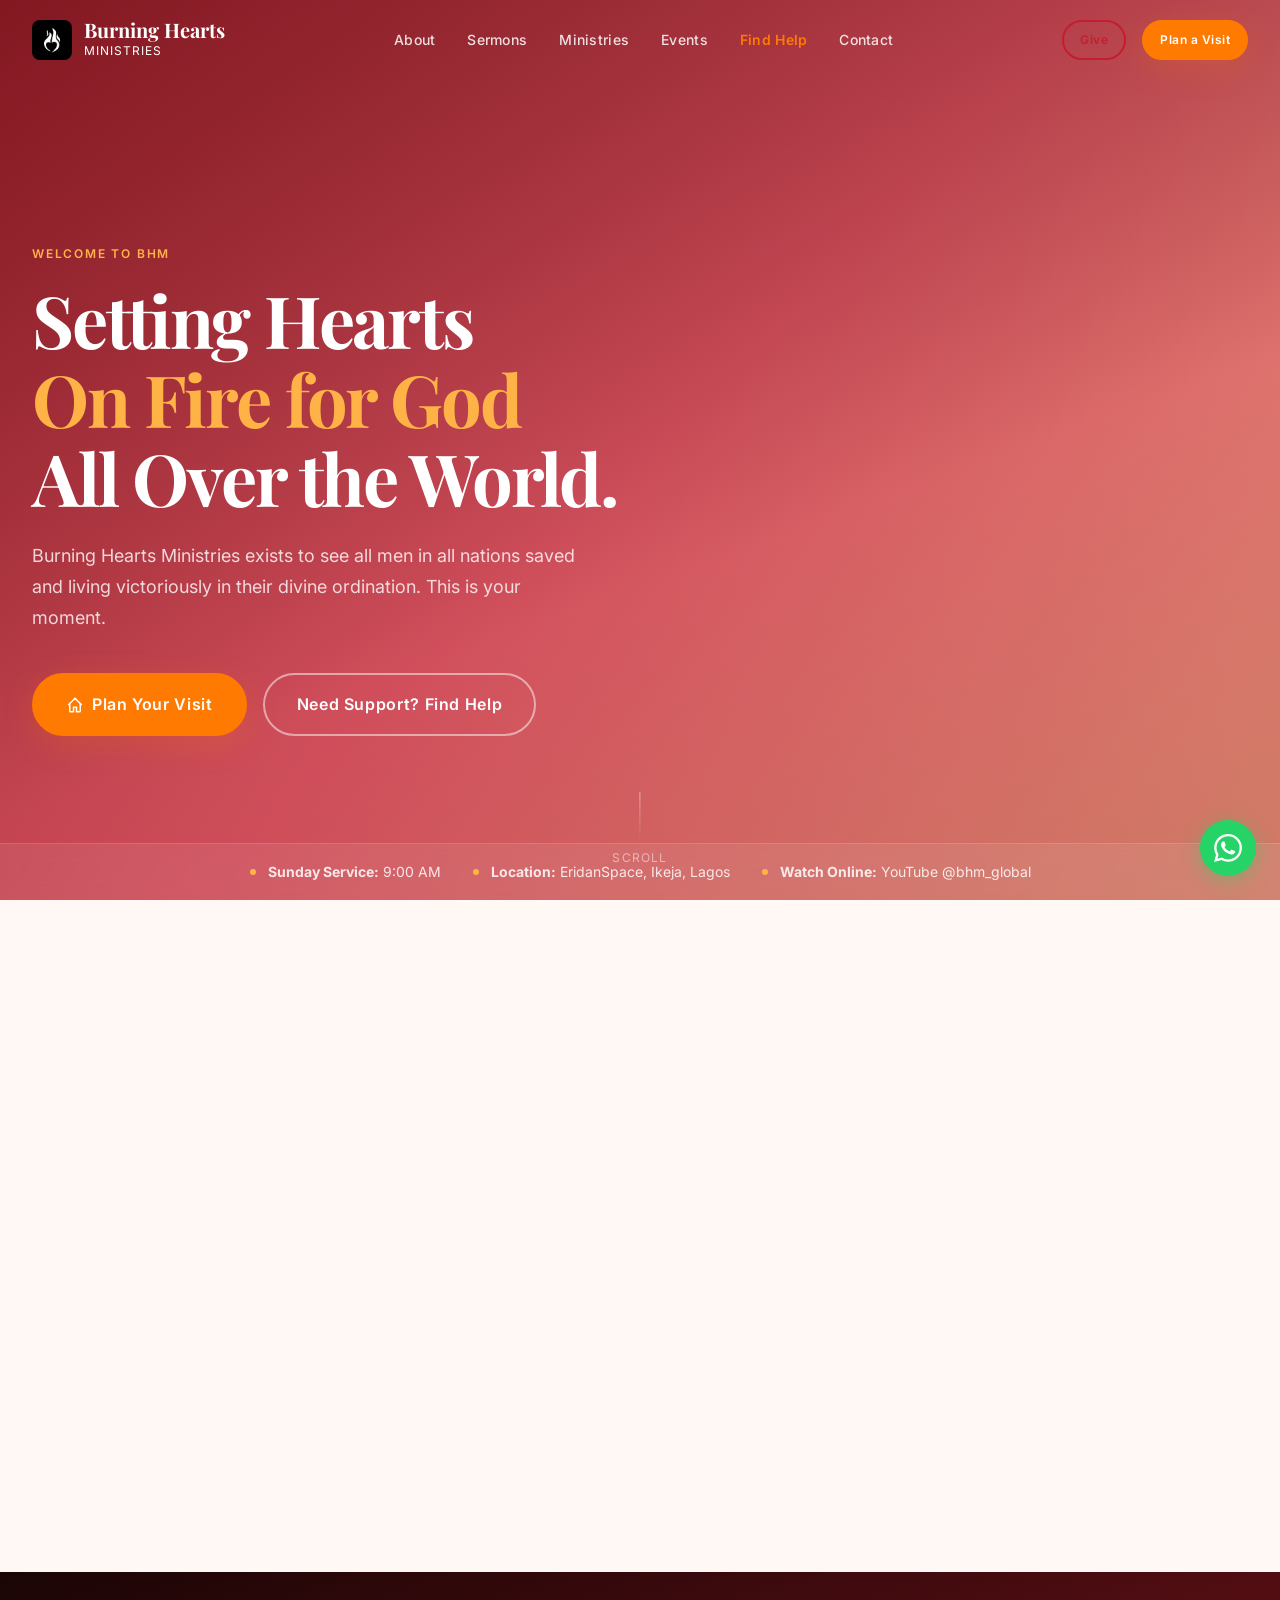
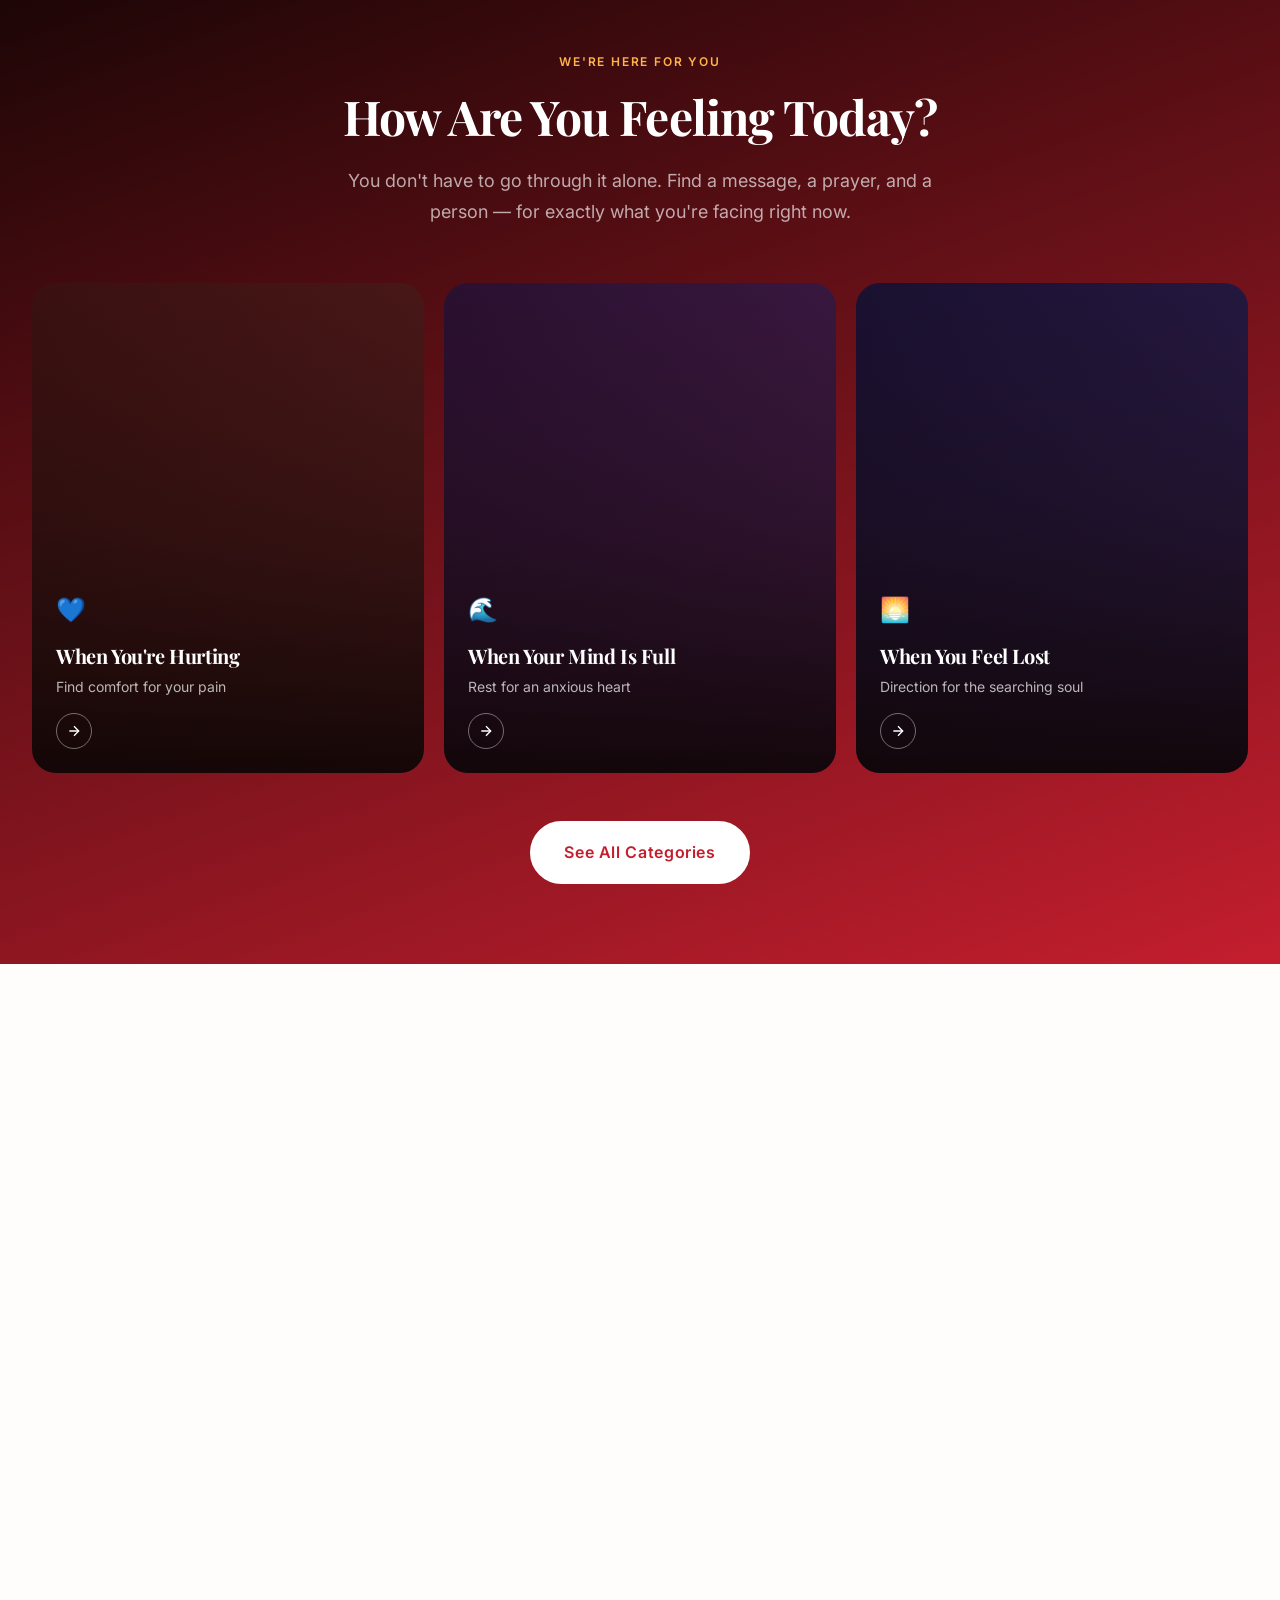
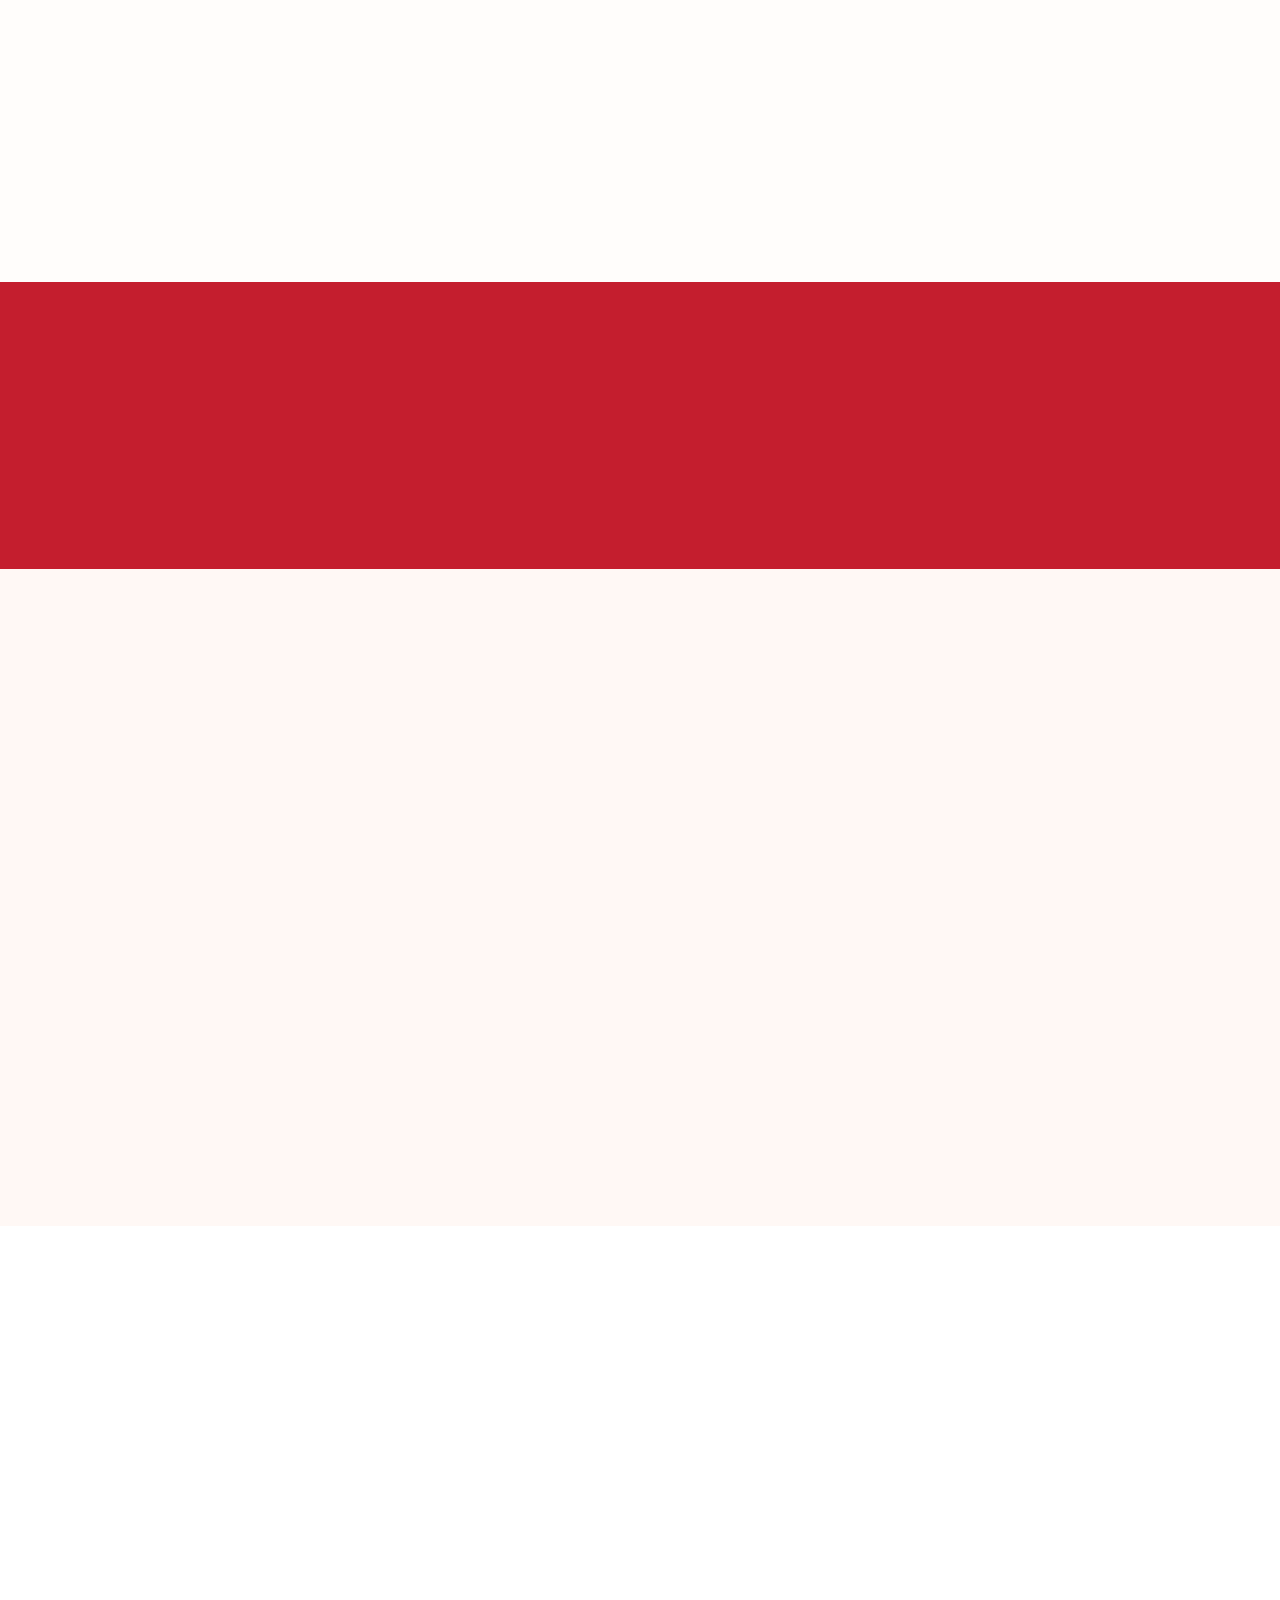
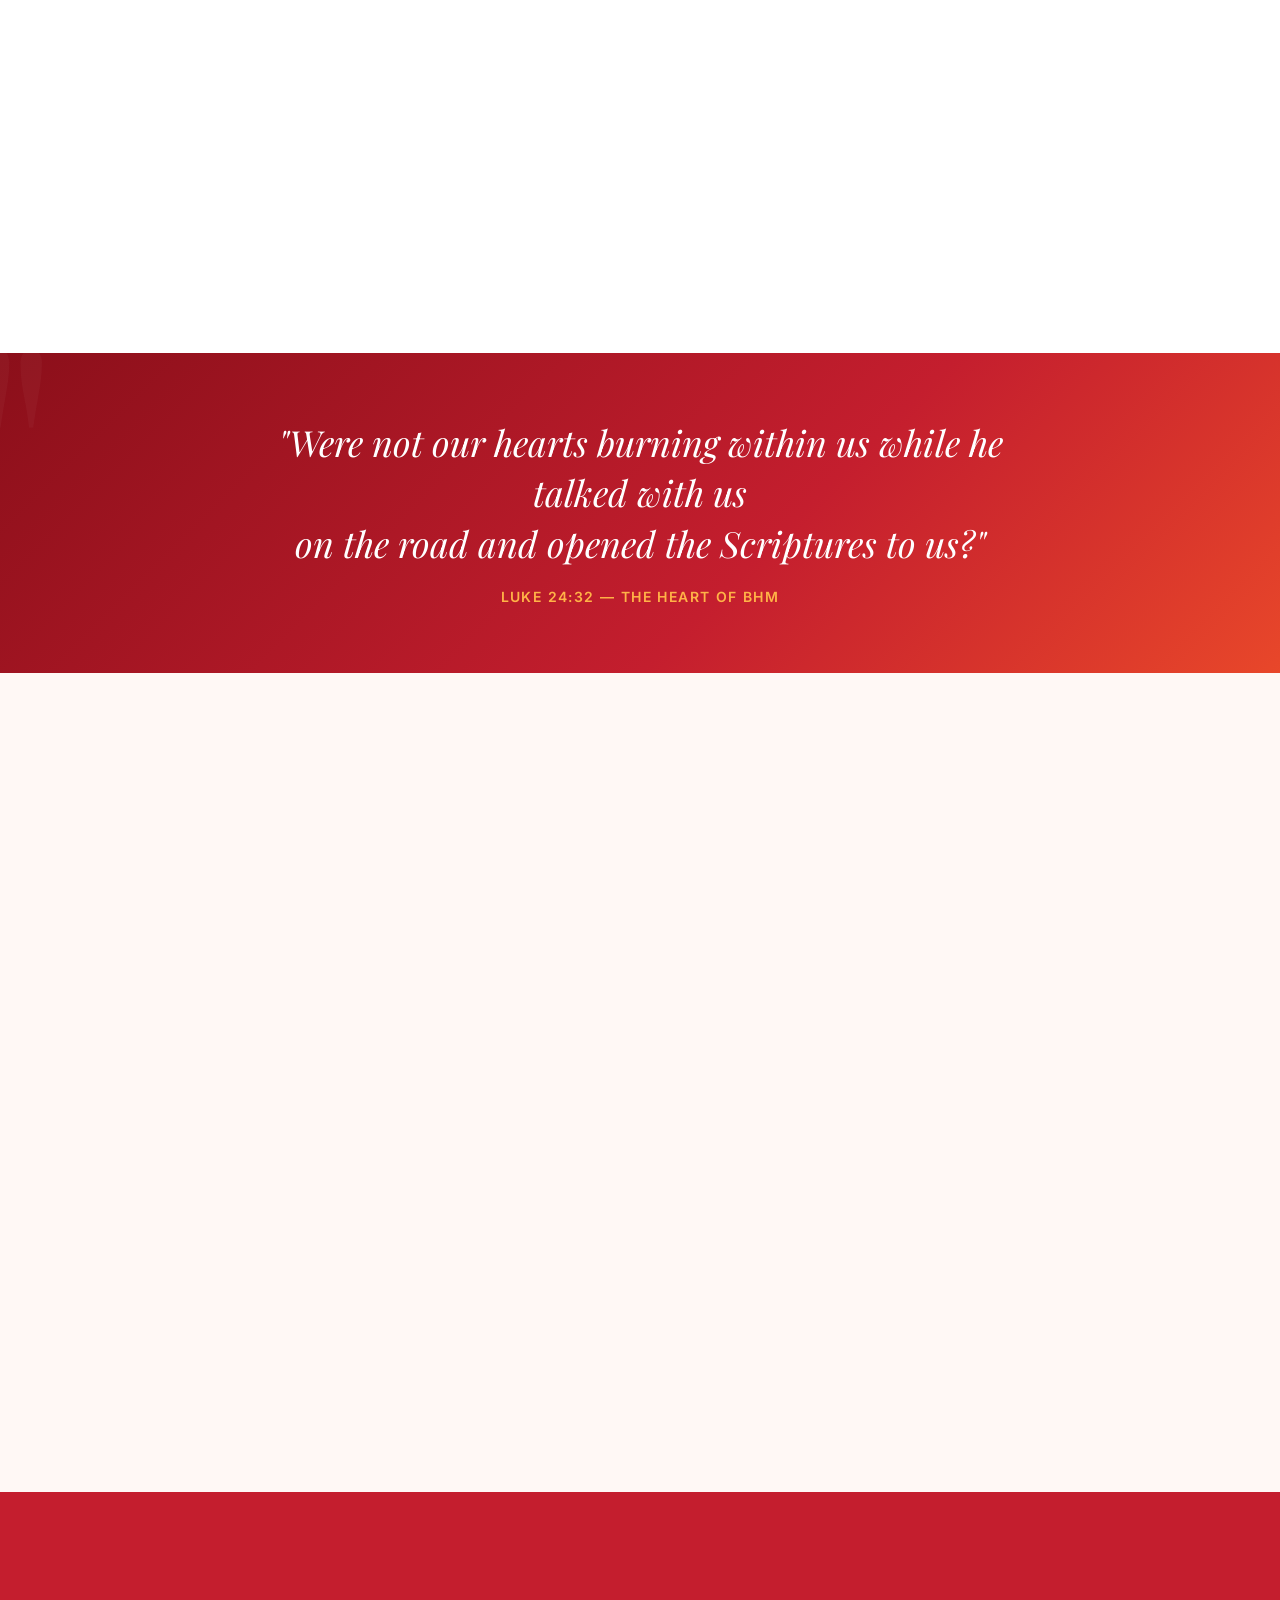
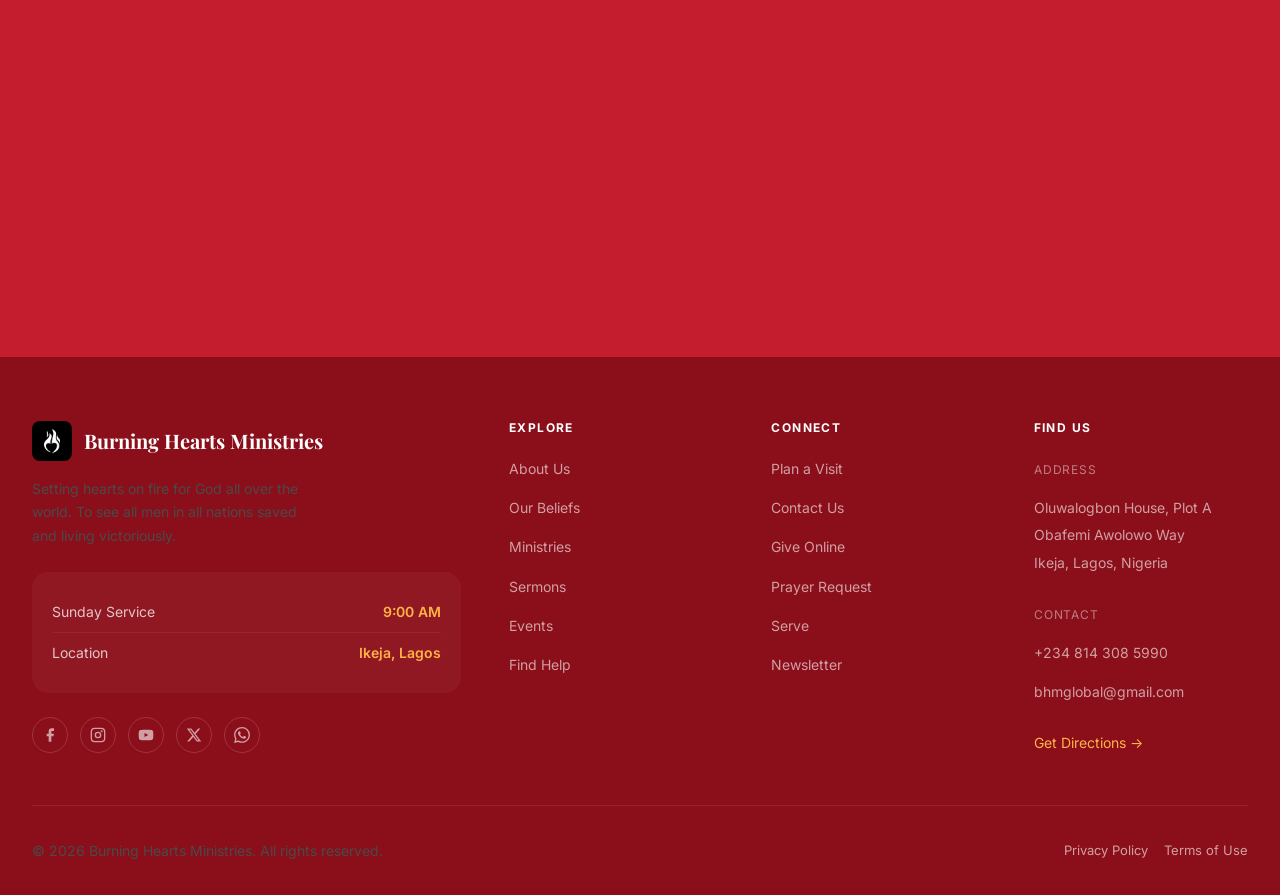
==== commit 4e180a3b: "Add all 4 sermon videos with popup modal player - Copy sermon-1.mp4 through sermon-4.mp4 to videos/ " ====
--- a/index.html
+++ b/index.html
@@ -260,7 +260,7 @@
             <div class="sermon-card__thumb">
               <img src="images/pastor-preaching.jpg" alt="Latest sermon by Pastor Elvis Okhifo" style="width:100%;height:100%;object-fit:cover;" />
               <div class="sermon-card__play">
-                <div class="sermon-card__play-btn" data-video="" data-platform="youtube" style="cursor:pointer;">
+                <div class="sermon-card__play-btn" data-local-video="videos/sermon-1.mp4" style="cursor:pointer;">
                   <svg width="18" height="18" viewBox="0 0 24 24"><polygon points="5 3 19 12 5 21 5 3"/></svg>
                 </div>
               </div>
@@ -276,7 +276,7 @@
             <div class="sermon-card__thumb">
               <img src="images/pastor-lords-table.jpg" alt="Sermon on divine ordination" style="width:100%;height:100%;object-fit:cover;" />
               <div class="sermon-card__play">
-                <div class="sermon-card__play-btn" data-video="" data-platform="youtube" style="cursor:pointer;">
+                <div class="sermon-card__play-btn" data-local-video="videos/sermon-2.mp4" style="cursor:pointer;">
                   <svg width="18" height="18" viewBox="0 0 24 24"><polygon points="5 3 19 12 5 21 5 3"/></svg>
                 </div>
               </div>
@@ -292,7 +292,7 @@
             <div class="sermon-card__thumb">
               <img src="images/pastor-communion.jpg" alt="Sermon on revival and restoration" style="width:100%;height:100%;object-fit:cover;" />
               <div class="sermon-card__play">
-                <div class="sermon-card__play-btn" data-video="" data-platform="youtube" style="cursor:pointer;">
+                <div class="sermon-card__play-btn" data-local-video="videos/sermon-3.mp4" style="cursor:pointer;">
                   <svg width="18" height="18" viewBox="0 0 24 24"><polygon points="5 3 19 12 5 21 5 3"/></svg>
                 </div>
               </div>
@@ -667,5 +667,32 @@
   </a>
 
   <script src="js/main.js"></script>
+
+  <!-- Video Modal -->
+  <div id="video-modal" style="display:none;position:fixed;inset:0;background:rgba(0,0,0,0.93);z-index:99999;align-items:center;justify-content:center;flex-direction:column;">
+    <button id="modal-close" aria-label="Close video" style="position:absolute;top:20px;right:28px;background:none;border:none;color:white;font-size:36px;cursor:pointer;line-height:1;opacity:0.8;">✕</button>
+    <video id="modal-video" controls playsinline style="max-width:92vw;max-height:82vh;border-radius:12px;box-shadow:0 24px 80px rgba(0,0,0,0.6);">
+      <source id="modal-source" src="" type="video/mp4" />
+    </video>
+  </div>
+  <script>
+    (function(){
+      var modal = document.getElementById('video-modal');
+      var video = document.getElementById('modal-video');
+      var source = document.getElementById('modal-source');
+      document.querySelectorAll('[data-local-video]').forEach(function(btn){
+        btn.addEventListener('click', function(){
+          source.src = btn.getAttribute('data-local-video');
+          video.load(); video.play();
+          modal.style.display = 'flex';
+          document.body.style.overflow = 'hidden';
+        });
+      });
+      document.getElementById('modal-close').addEventListener('click', closeModal);
+      modal.addEventListener('click', function(e){ if(e.target === modal) closeModal(); });
+      document.addEventListener('keydown', function(e){ if(e.key === 'Escape') closeModal(); });
+      function closeModal(){ video.pause(); modal.style.display = 'none'; document.body.style.overflow = ''; source.src = ''; }
+    })();
+  </script>
 </body>
 </html>
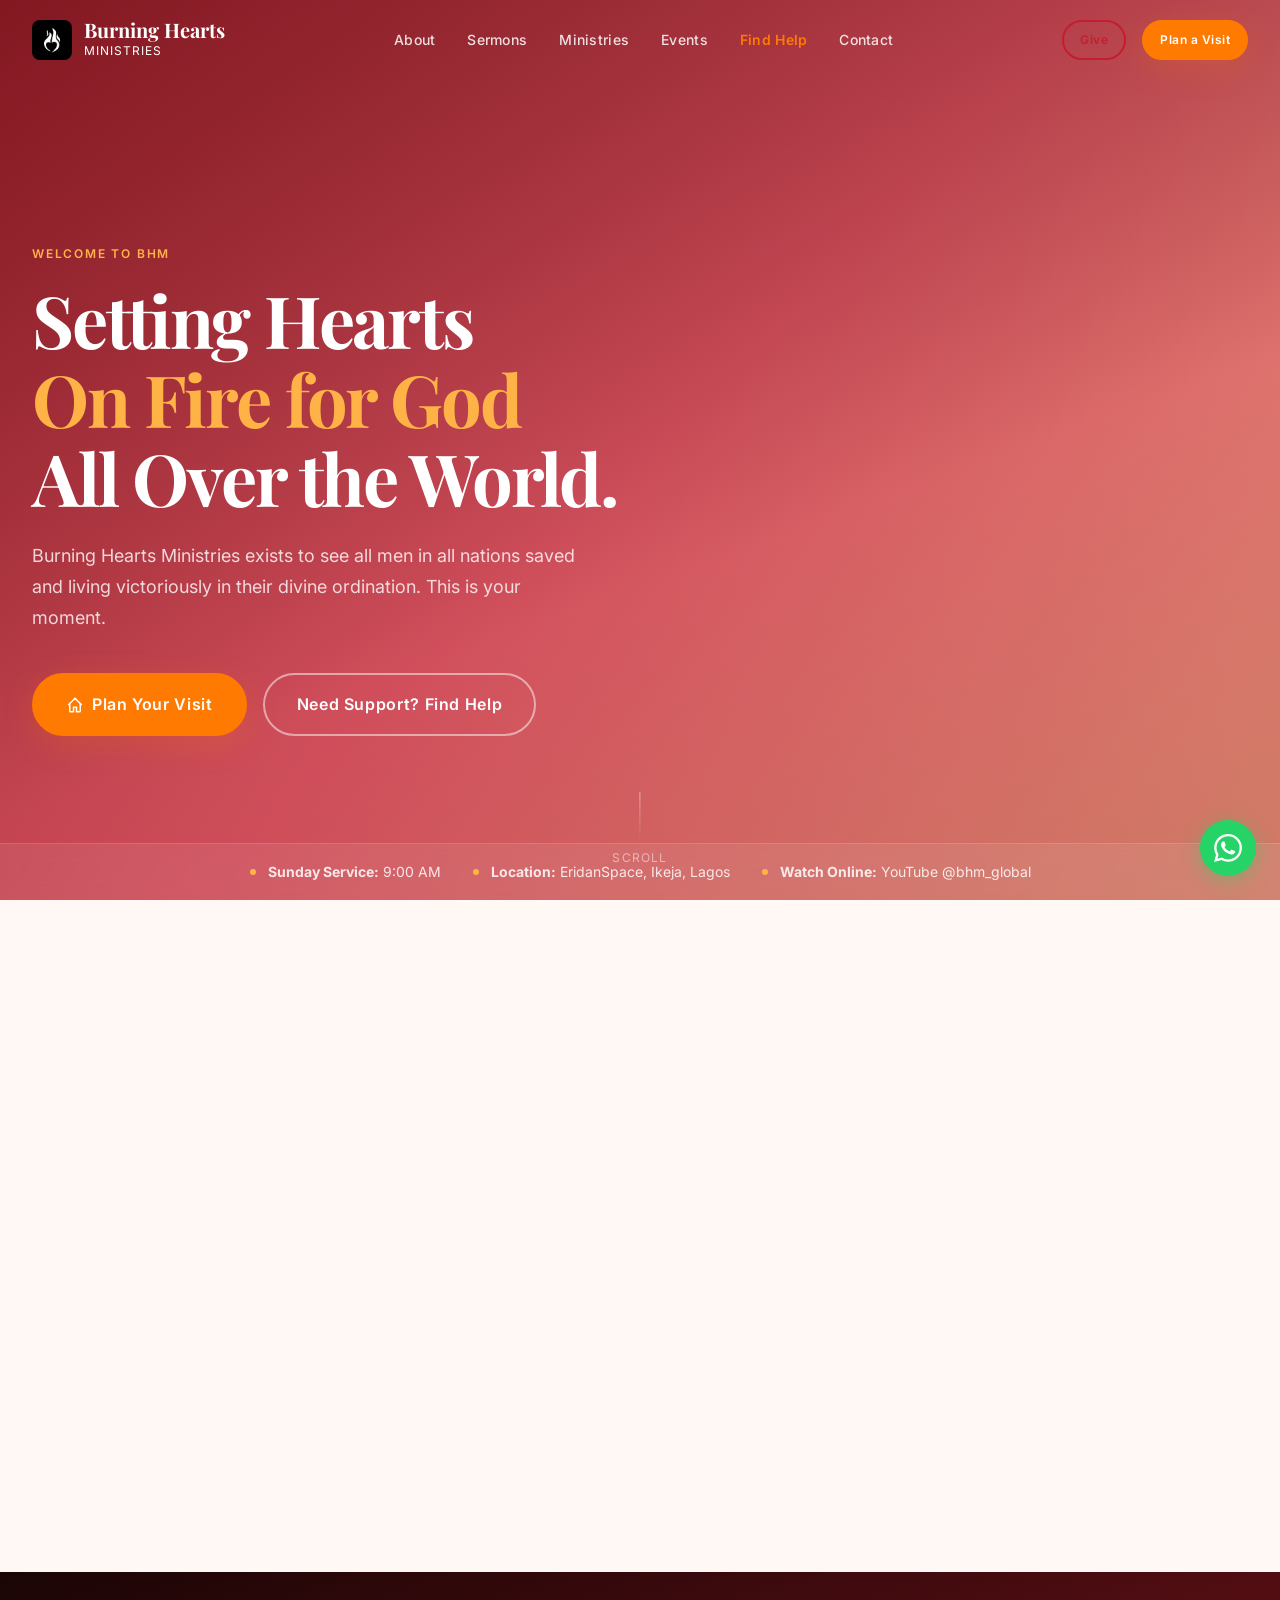
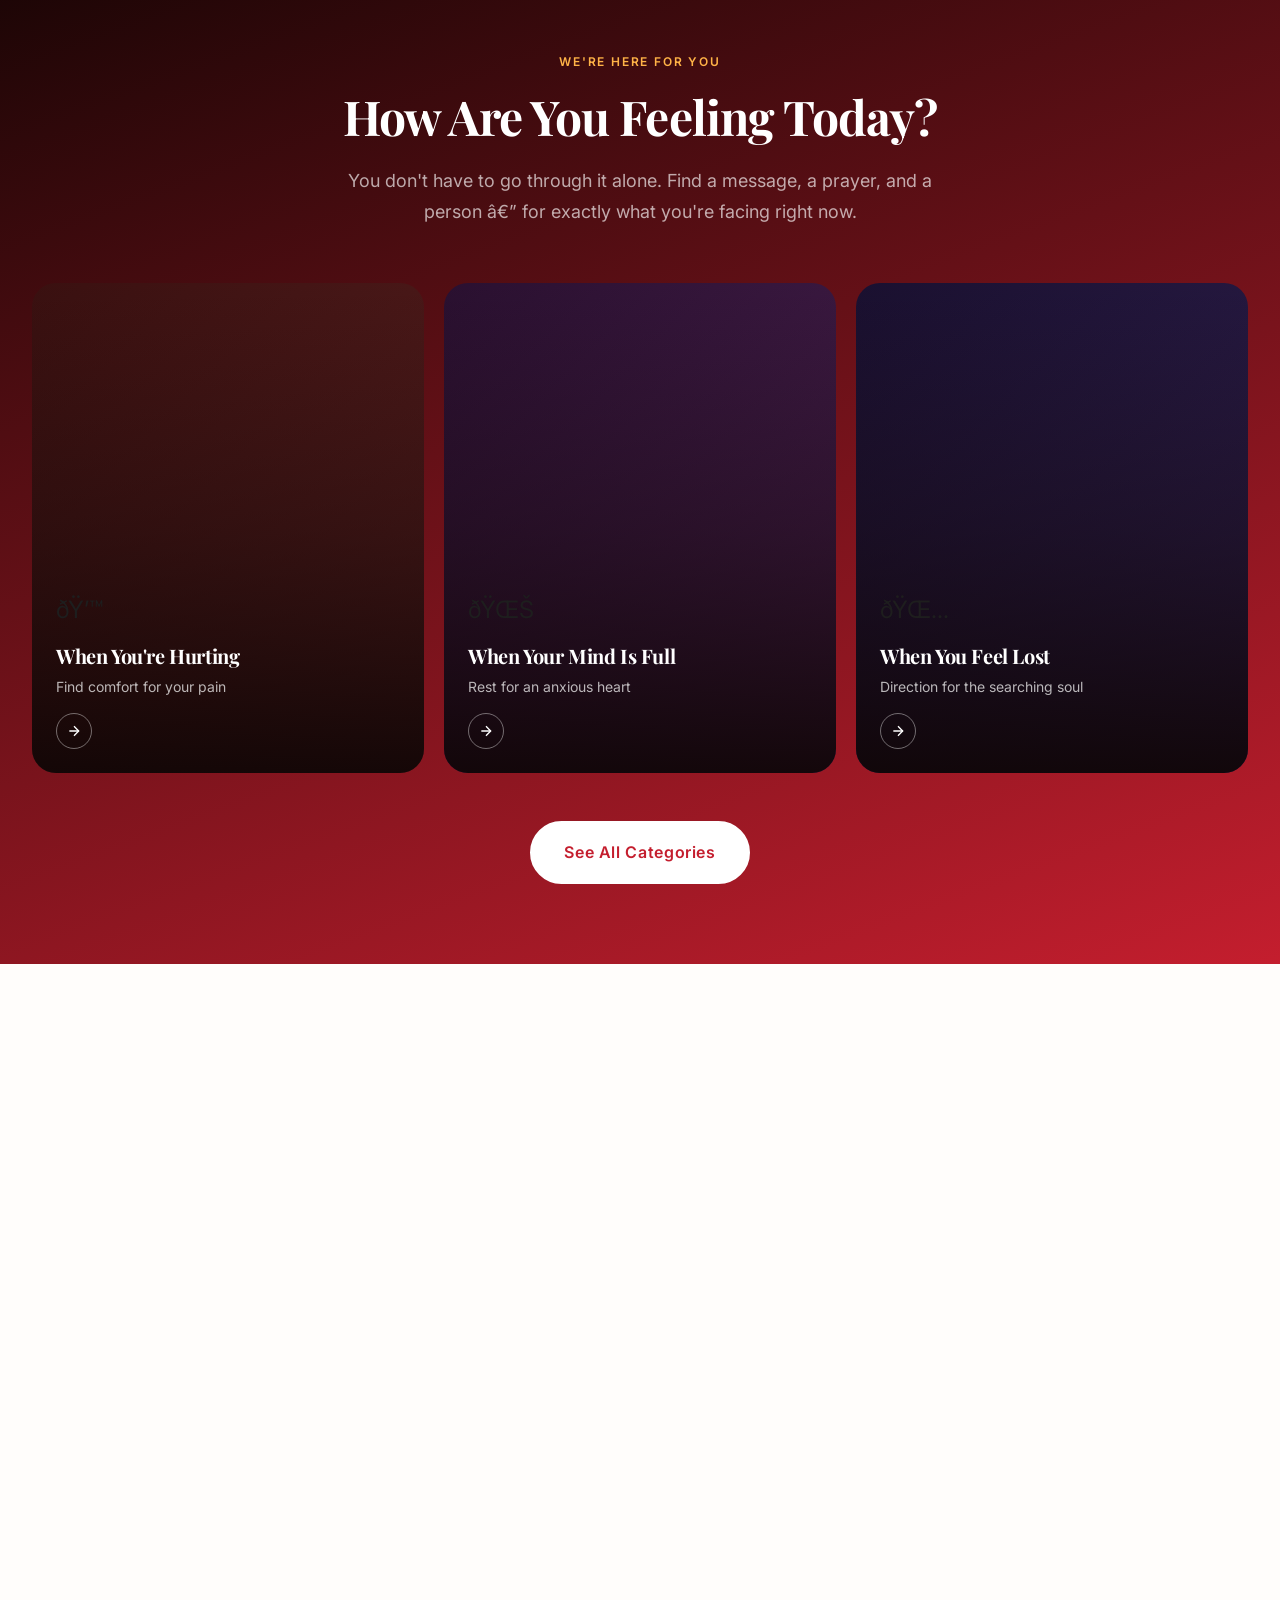
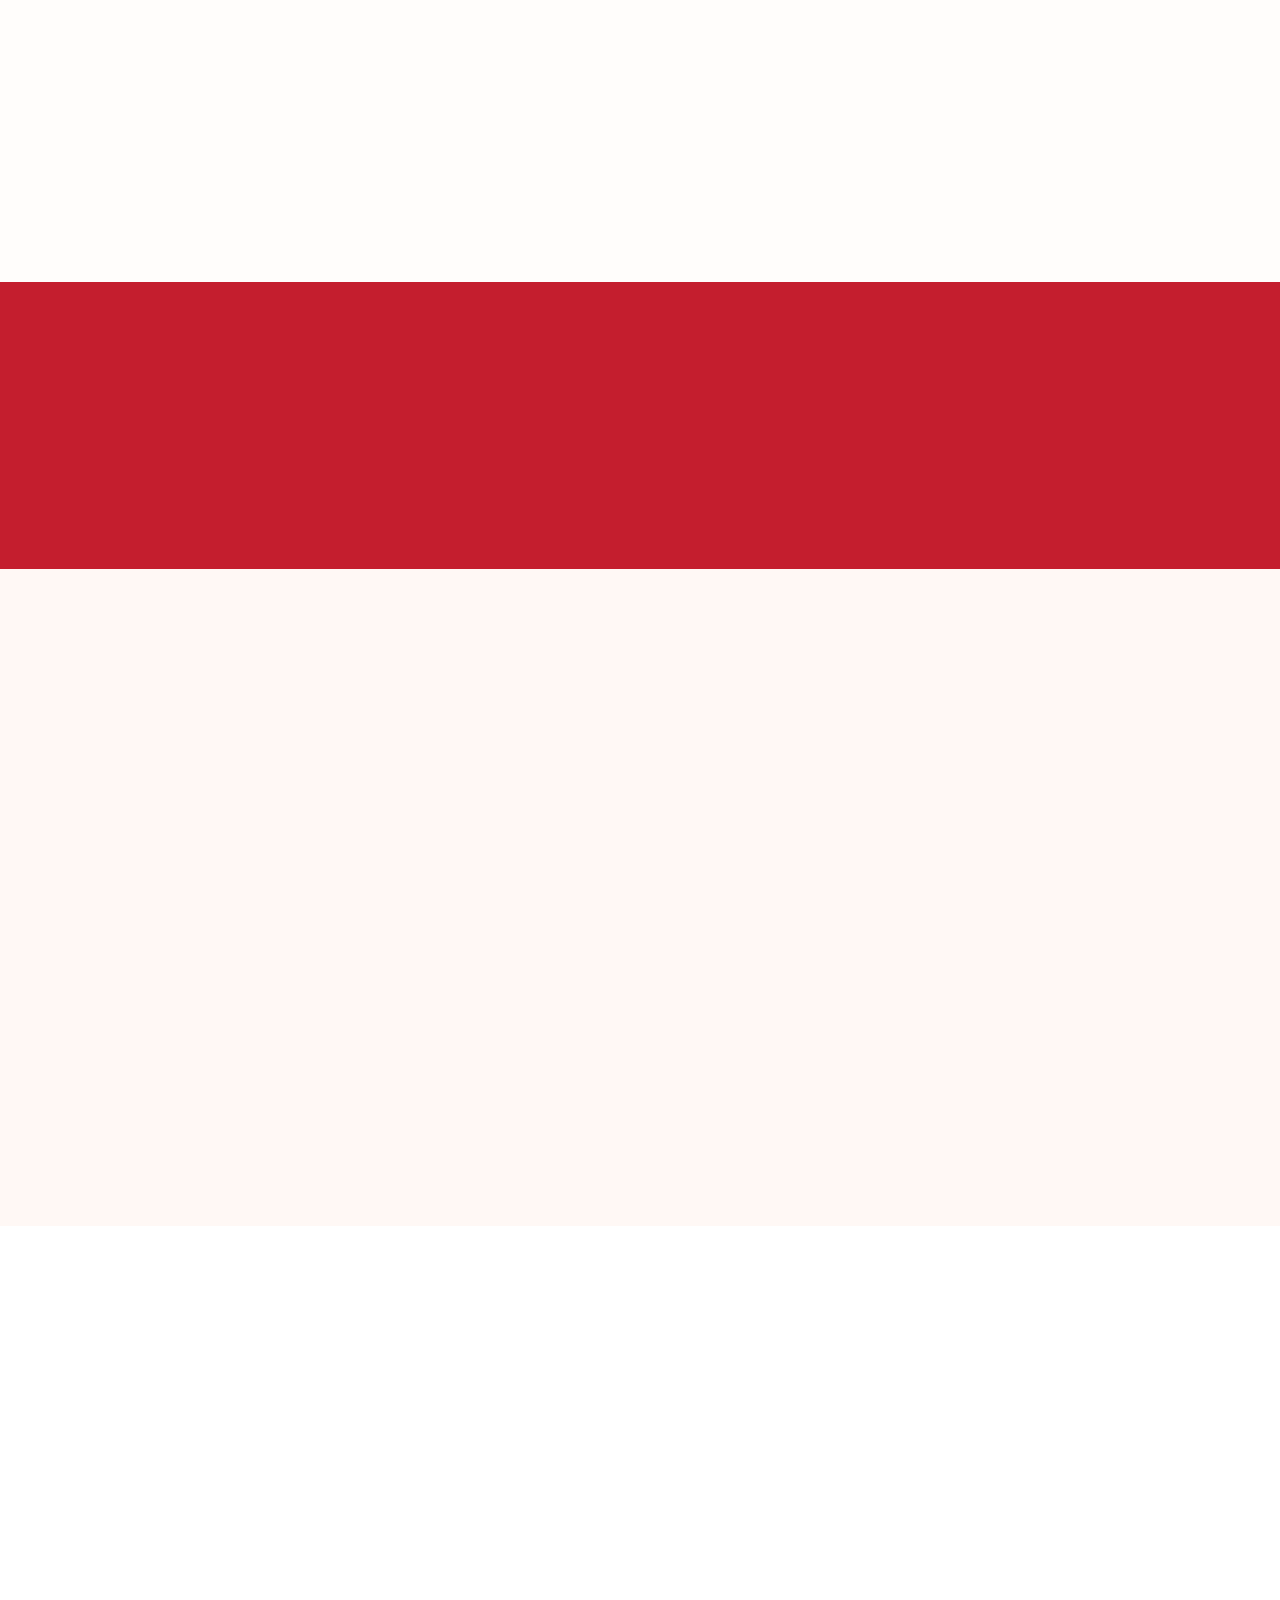
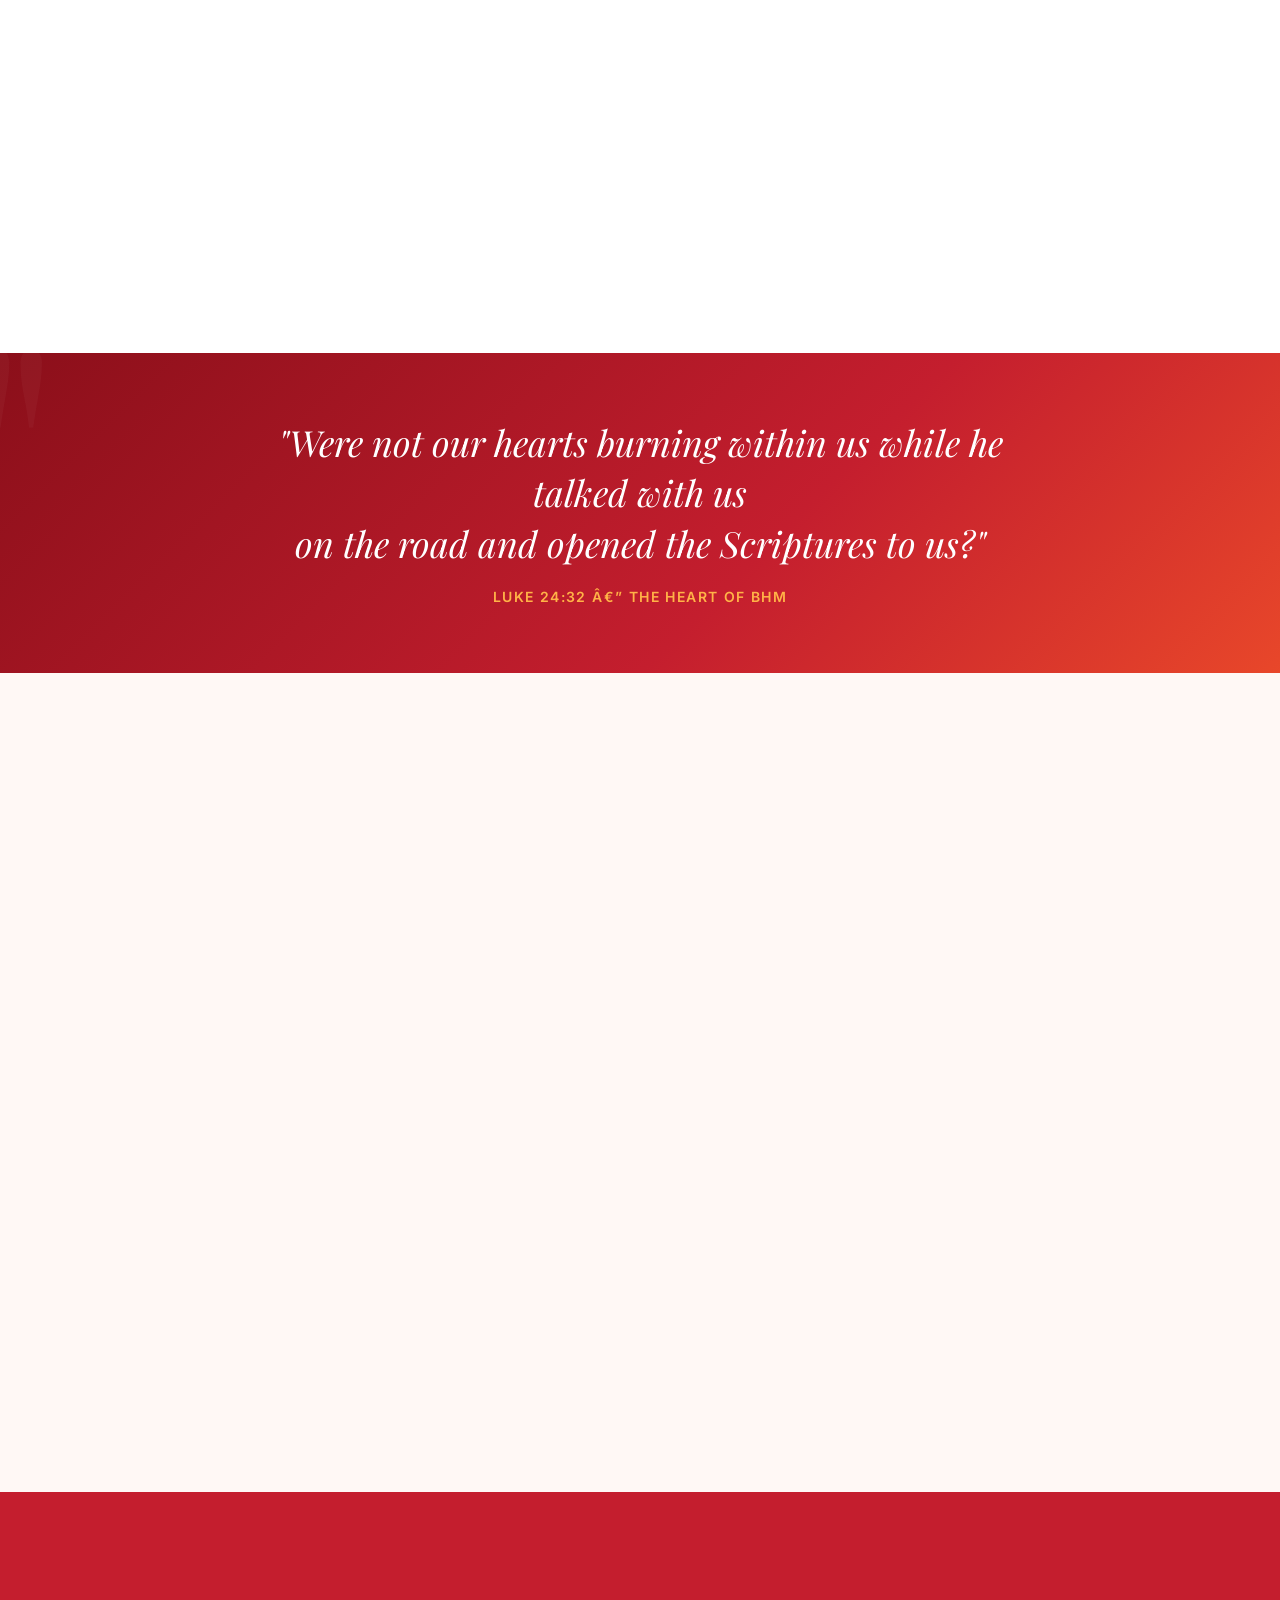
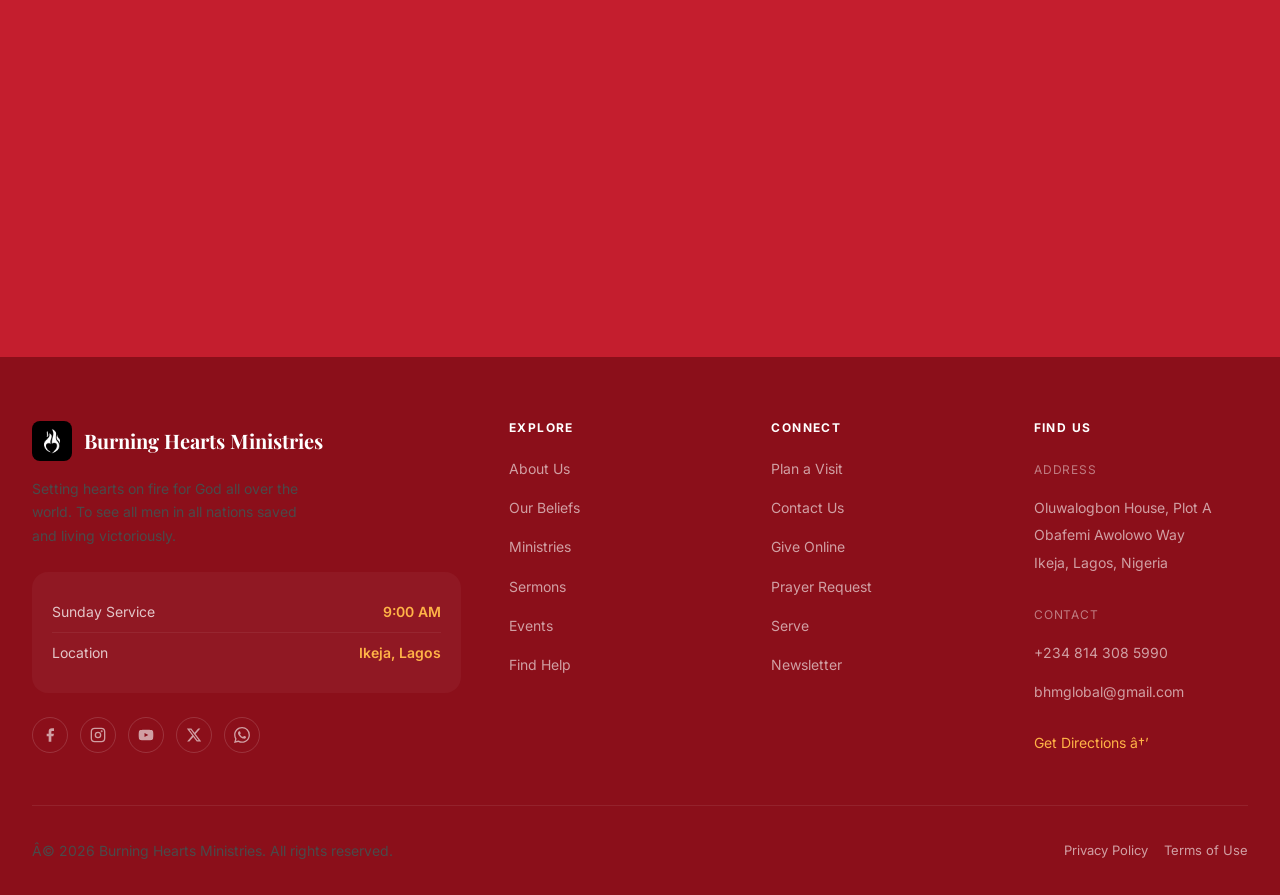
==== commit 47256507: "Add favicon to all pages Co-Authored-By: Claude Sonnet 4.6 <noreply@anthropic.com>" ====
--- a/index.html
+++ b/index.html
@@ -1,14 +1,18 @@
-<!DOCTYPE html>
+﻿<!DOCTYPE html>
 <html lang="en">
 <head>
   <meta charset="UTF-8" />
   <meta name="viewport" content="width=device-width, initial-scale=1.0" />
-  <meta name="description" content="Burning Hearts Ministries — Setting hearts on fire for God all over the world. Join us in Ikeja, Lagos every Sunday at 9:00 AM." />
+  <meta name="description" content="Burning Hearts Ministries â€” Setting hearts on fire for God all over the world. Join us in Ikeja, Lagos every Sunday at 9:00 AM." />
   <meta property="og:title" content="Burning Hearts Ministries" />
   <meta property="og:description" content="Setting hearts on fire for God all over the world." />
   <meta property="og:type" content="website" />
-  <title>Burning Hearts Ministries — Home</title>
+  <title>Burning Hearts Ministries â€” Home</title>
+    <link rel="icon" href="images/bhm-logo.png" type="image/png" />
+  <link rel="apple-touch-icon" href="images/bhm-logo.png" />
   <link rel="preconnect" href="https://fonts.googleapis.com" />
+    <link rel="icon" href="images/bhm-logo.png" type="image/png" />
+  <link rel="apple-touch-icon" href="images/bhm-logo.png" />
   <link rel="preconnect" href="https://fonts.gstatic.com" crossorigin />
   <link href="https://fonts.googleapis.com/css2?family=Playfair+Display:ital,wght@0,700;0,800;1,700&family=Inter:wght@400;500;600&display=swap" rel="stylesheet" />
   <link rel="stylesheet" href="css/style.css" />
@@ -49,7 +53,7 @@
 
   <!-- Mobile Nav -->
   <div class="mobile-nav" id="mobile-nav">
-    <button class="mobile-nav__close" id="mobile-nav-close">✕</button>
+    <button class="mobile-nav__close" id="mobile-nav-close">âœ•</button>
     <ul class="mobile-nav__links">
       <li><a href="index.html" class="mobile-nav__link">Home</a></li>
       <li><a href="about.html" class="mobile-nav__link">About</a></li>
@@ -66,7 +70,7 @@
   <main>
 
     <!-- =====================================================================
-         HERO — Full viewport, cinematic
+         HERO â€” Full viewport, cinematic
     ====================================================================== -->
     <section class="hero">
       <div class="hero__bg" style="overflow:hidden;">
@@ -134,7 +138,7 @@
             <span class="section-header__label">Our Heart</span>
             <h2 style="margin-bottom: 24px;">A Church Where Hearts<br>Are Set Ablaze</h2>
             <p class="text-lead" style="margin-bottom: 24px;">
-              Whether you're at the lowest point of your life or simply hungry for more of God —
+              Whether you're at the lowest point of your life or simply hungry for more of God â€”
               this is a safe, fire-filled place for you.
             </p>
             <p style="margin-bottom: 32px;">
@@ -158,7 +162,7 @@
               overflow: hidden;
               box-shadow: 0 20px 60px rgba(196,30,46,0.25);
             ">
-              <img src="images/pastor-pulpit.jpg" alt="Pastor Elvis Okhifo ministering" style="width:100%;height:100%;object-fit:cover;opacity:0.90;" />
+              <img src="images/pastor-pulpit.jpg" alt="Pastor Elvis Okhifo ministering" style="width:100%;height:100%;object-fit:cover;object-position:top center;opacity:0.90;" />
             </div>
             <!-- Accent card -->
             <div style="
@@ -182,7 +186,7 @@
     </section>
 
     <!-- =====================================================================
-         FIND HELP — Signature Feature
+         FIND HELP â€” Signature Feature
     ====================================================================== -->
     <section class="section" style="background: linear-gradient(160deg, #1A0505 0%, #C41E2E 100%); padding: 80px 0;">
       <div class="container">
@@ -190,7 +194,7 @@
           <span class="section-header__label" style="color: var(--color-accent-light);">We're Here for You</span>
           <h2 style="color:white; margin-bottom:20px;">How Are You Feeling Today?</h2>
           <p style="color:rgba(255,255,255,0.65); font-size:18px; line-height:1.7;">
-            You don't have to go through it alone. Find a message, a prayer, and a person — for exactly what you're facing right now.
+            You don't have to go through it alone. Find a message, a prayer, and a person â€” for exactly what you're facing right now.
           </p>
         </div>
 
@@ -200,7 +204,7 @@
             <div class="help-card__bg" style="background: linear-gradient(135deg, #3a1010 0%, #5a2020 100%);"></div>
             <div class="help-card__overlay"></div>
             <div class="help-card__content">
-              <span class="help-card__icon">💙</span>
+              <span class="help-card__icon">ðŸ’™</span>
               <h3 class="help-card__title">When You're Hurting</h3>
               <p class="help-card__sub">Find comfort for your pain</p>
               <div class="help-card__arrow">
@@ -213,7 +217,7 @@
             <div class="help-card__bg" style="background: linear-gradient(135deg, #2a1030 0%, #4a2050 100%);"></div>
             <div class="help-card__overlay"></div>
             <div class="help-card__content">
-              <span class="help-card__icon">🌊</span>
+              <span class="help-card__icon">ðŸŒŠ</span>
               <h3 class="help-card__title">When Your Mind Is Full</h3>
               <p class="help-card__sub">Rest for an anxious heart</p>
               <div class="help-card__arrow">
@@ -226,7 +230,7 @@
             <div class="help-card__bg" style="background: linear-gradient(135deg, #1a1030 0%, #302050 100%);"></div>
             <div class="help-card__overlay"></div>
             <div class="help-card__content">
-              <span class="help-card__icon">🌅</span>
+              <span class="help-card__icon">ðŸŒ…</span>
               <h3 class="help-card__title">When You Feel Lost</h3>
               <p class="help-card__sub">Direction for the searching soul</p>
               <div class="help-card__arrow">
@@ -268,7 +272,7 @@
             <div class="sermon-card__body">
               <div class="sermon-card__series">Series: Whispers of Fire</div>
               <div class="sermon-card__title">Your Heart Was Made to Burn</div>
-              <div class="sermon-card__speaker">Pastor Elvis Okhifo · Recent</div>
+              <div class="sermon-card__speaker">Pastor Elvis Okhifo Â· Recent</div>
             </div>
           </div>
 
@@ -284,7 +288,7 @@
             <div class="sermon-card__body">
               <div class="sermon-card__series">Series: Called & Ordained</div>
               <div class="sermon-card__title">Living Victoriously in Your Ordination</div>
-              <div class="sermon-card__speaker">Pastor Elvis Okhifo · Recent</div>
+              <div class="sermon-card__speaker">Pastor Elvis Okhifo Â· Recent</div>
             </div>
           </div>
 
@@ -300,7 +304,7 @@
             <div class="sermon-card__body">
               <div class="sermon-card__series">Series: Revival Fire</div>
               <div class="sermon-card__title">Nations Are Waiting for You to Burn</div>
-              <div class="sermon-card__speaker">Pastor Elvis Okhifo · Recent</div>
+              <div class="sermon-card__speaker">Pastor Elvis Okhifo Â· Recent</div>
             </div>
           </div>
 
@@ -355,7 +359,7 @@
               "I came to BHM broken and confused about my purpose. The teaching is so accurate and life-changing. I now walk in the boldness of who God called me to be."
             </p>
             <div class="testimonial__author">
-              <div class="testimonial__avatar-placeholder">👤</div>
+              <div class="testimonial__avatar-placeholder">ðŸ‘¤</div>
               <div>
                 <div class="testimonial__name">Blessing A.</div>
                 <div class="testimonial__role">BHM Member, Lagos</div>
@@ -368,7 +372,7 @@
               "Pastor Elvis preaches with such fire and precision. I discovered my divine ordination right here at BHM. This church changed the trajectory of my entire life."
             </p>
             <div class="testimonial__author">
-              <div class="testimonial__avatar-placeholder">👤</div>
+              <div class="testimonial__avatar-placeholder">ðŸ‘¤</div>
               <div>
                 <div class="testimonial__name">Emmanuel T.</div>
                 <div class="testimonial__role">BHM Member since 2018</div>
@@ -381,7 +385,7 @@
               "I started watching BHM on YouTube during a dark season. The sermons felt like they were written just for me. I eventually visited in person and never left."
             </p>
             <div class="testimonial__author">
-              <div class="testimonial__avatar-placeholder">👤</div>
+              <div class="testimonial__avatar-placeholder">ðŸ‘¤</div>
               <div>
                 <div class="testimonial__name">Chidinma &amp; Chukwuemeka</div>
                 <div class="testimonial__role">Online Community Members</div>
@@ -415,8 +419,8 @@
             <div class="event-card__body">
               <div class="event-card__title">Sunday Worship Service</div>
               <div class="event-card__meta">
-                <span>🕘 9:00 AM</span>
-                <span>📍 EridanSpace, Ikeja, Lagos</span>
+                <span>ðŸ•˜ 9:00 AM</span>
+                <span>ðŸ“ EridanSpace, Ikeja, Lagos</span>
               </div>
             </div>
             <a href="plan-visit.html" class="btn btn--primary btn--sm" style="flex-shrink:0; align-self:center;">Plan Visit</a>
@@ -428,10 +432,10 @@
               <div class="event-card__month">May</div>
             </div>
             <div class="event-card__body">
-              <div class="event-card__title">ROOTED Campus Outreach — LASU</div>
+              <div class="event-card__title">ROOTED Campus Outreach â€” LASU</div>
               <div class="event-card__meta">
-                <span>🕙 10:00 AM – 2:00 PM</span>
-                <span>📍 Lagos State University</span>
+                <span>ðŸ•™ 10:00 AM â€“ 2:00 PM</span>
+                <span>ðŸ“ Lagos State University</span>
               </div>
             </div>
             <a href="events.html" class="btn btn--secondary btn--sm" style="flex-shrink:0; align-self:center;">Details</a>
@@ -443,10 +447,10 @@
               <div class="event-card__month">May</div>
             </div>
             <div class="event-card__body">
-              <div class="event-card__title">Fire Night — Prayer &amp; Worship</div>
+              <div class="event-card__title">Fire Night â€” Prayer &amp; Worship</div>
               <div class="event-card__meta">
-                <span>🕗 7:00 PM – 10:00 PM</span>
-                <span>📍 EridanSpace, Ikeja, Lagos</span>
+                <span>ðŸ•— 7:00 PM â€“ 10:00 PM</span>
+                <span>ðŸ“ EridanSpace, Ikeja, Lagos</span>
               </div>
             </div>
             <a href="events.html" class="btn btn--secondary btn--sm" style="flex-shrink:0; align-self:center;">Register</a>
@@ -464,11 +468,11 @@
         "Were not our hearts burning within us while he talked with us<br>
         on the road and opened the Scriptures to us?"
       </p>
-      <p class="scripture-banner__ref">Luke 24:32 — The Heart of BHM</p>
+      <p class="scripture-banner__ref">Luke 24:32 â€” The Heart of BHM</p>
     </div>
 
     <!-- =====================================================================
-         PLAN YOUR VISIT — CTA Section
+         PLAN YOUR VISIT â€” CTA Section
     ====================================================================== -->
     <section class="section section--warm">
       <div class="container">
@@ -479,23 +483,23 @@
             <p style="font-size:18px; line-height:1.8; color:var(--color-muted); margin-bottom:32px;">
               Walking into a new church can feel like a big step. At BHM, we want to make
               your first Sunday as warm and fire-filled as possible. Let us know you're coming
-              — we'll be expecting you.
+              â€” we'll be expecting you.
             </p>
             <ul style="display:flex; flex-direction:column; gap:12px; margin-bottom:32px;">
               <li style="display:flex; gap:12px; align-items:center; font-size:15px; color:var(--color-text-soft);">
-                <span style="width:24px;height:24px;background:var(--color-accent-subtle);border-radius:50%;display:flex;align-items:center;justify-content:center;color:var(--color-accent);font-size:12px;flex-shrink:0;">✓</span>
+                <span style="width:24px;height:24px;background:var(--color-accent-subtle);border-radius:50%;display:flex;align-items:center;justify-content:center;color:var(--color-accent);font-size:12px;flex-shrink:0;">âœ“</span>
                 Warm, friendly welcome from our team
               </li>
               <li style="display:flex; gap:12px; align-items:center; font-size:15px; color:var(--color-text-soft);">
-                <span style="width:24px;height:24px;background:var(--color-accent-subtle);border-radius:50%;display:flex;align-items:center;justify-content:center;color:var(--color-accent);font-size:12px;flex-shrink:0;">✓</span>
+                <span style="width:24px;height:24px;background:var(--color-accent-subtle);border-radius:50%;display:flex;align-items:center;justify-content:center;color:var(--color-accent);font-size:12px;flex-shrink:0;">âœ“</span>
                 Powerful worship and life-changing teaching
               </li>
               <li style="display:flex; gap:12px; align-items:center; font-size:15px; color:var(--color-text-soft);">
-                <span style="width:24px;height:24px;background:var(--color-accent-subtle);border-radius:50%;display:flex;align-items:center;justify-content:center;color:var(--color-accent);font-size:12px;flex-shrink:0;">✓</span>
-                No pressure — come as you are
+                <span style="width:24px;height:24px;background:var(--color-accent-subtle);border-radius:50%;display:flex;align-items:center;justify-content:center;color:var(--color-accent);font-size:12px;flex-shrink:0;">âœ“</span>
+                No pressure â€” come as you are
               </li>
               <li style="display:flex; gap:12px; align-items:center; font-size:15px; color:var(--color-text-soft);">
-                <span style="width:24px;height:24px;background:var(--color-accent-subtle);border-radius:50%;display:flex;align-items:center;justify-content:center;color:var(--color-accent);font-size:12px;flex-shrink:0;">✓</span>
+                <span style="width:24px;height:24px;background:var(--color-accent-subtle);border-radius:50%;display:flex;align-items:center;justify-content:center;color:var(--color-accent);font-size:12px;flex-shrink:0;">âœ“</span>
                 Service starts at 9:00 AM every Sunday
               </li>
             </ul>
@@ -536,7 +540,7 @@
                 </select>
               </div>
               <button type="submit" class="btn btn--primary btn--full btn--lg">
-                I'm Coming! Let BHM Know →
+                I'm Coming! Let BHM Know â†’
               </button>
             </form>
           </div>
@@ -546,7 +550,7 @@
     </section>
 
     <!-- =====================================================================
-         GIVE — Brief teaser
+         GIVE â€” Brief teaser
     ====================================================================== -->
     <section class="section" style="background: var(--color-primary); padding: 80px 0; text-align:center;">
       <div class="container">
@@ -554,7 +558,7 @@
           <span class="section-header__label" style="color:var(--color-accent-light);">Generosity</span>
           <h2 style="color:white; margin-bottom:20px;">Your Giving Fuels the Fire</h2>
           <p style="color:rgba(255,255,255,0.65); font-size:18px; line-height:1.7; margin-bottom:36px;">
-            Every gift — large or small — directly supports the mission to set hearts on fire
+            Every gift â€” large or small â€” directly supports the mission to set hearts on fire
             for God in Lagos, across Nigeria, and to the ends of the earth.
           </p>
           <div style="display:flex; gap:16px; justify-content:center; flex-wrap:wrap;">
@@ -645,14 +649,14 @@
             <li><a href="mailto:bhmglobal@gmail.com" class="footer__link">bhmglobal@gmail.com</a></li>
             <li style="margin-top: 12px;">
               <a href="https://maps.google.com/?q=Obafemi+Awolowo+Way+Ikeja+Lagos" target="_blank" class="footer__link" style="color: var(--color-accent-light);">
-                Get Directions →
+                Get Directions â†’
               </a>
             </li>
           </ul>
         </div>
       </div>
       <div class="footer__bottom">
-        <p>© 2026 Burning Hearts Ministries. All rights reserved.</p>
+        <p>Â© 2026 Burning Hearts Ministries. All rights reserved.</p>
         <div style="display: flex; gap: 16px;">
           <a href="#" class="footer__link" style="font-size: 13px;">Privacy Policy</a>
           <a href="#" class="footer__link" style="font-size: 13px;">Terms of Use</a>
@@ -670,7 +674,7 @@
 
   <!-- Video Modal -->
   <div id="video-modal" style="display:none;position:fixed;inset:0;background:rgba(0,0,0,0.93);z-index:99999;align-items:center;justify-content:center;flex-direction:column;">
-    <button id="modal-close" aria-label="Close video" style="position:absolute;top:20px;right:28px;background:none;border:none;color:white;font-size:36px;cursor:pointer;line-height:1;opacity:0.8;">✕</button>
+    <button id="modal-close" aria-label="Close video" style="position:absolute;top:20px;right:28px;background:none;border:none;color:white;font-size:36px;cursor:pointer;line-height:1;opacity:0.8;">âœ•</button>
     <video id="modal-video" controls playsinline style="max-width:92vw;max-height:82vh;border-radius:12px;box-shadow:0 24px 80px rgba(0,0,0,0.6);">
       <source id="modal-source" src="" type="video/mp4" />
     </video>
@@ -696,3 +700,4 @@
   </script>
 </body>
 </html>
+
--- a/css/style.css
+++ b/css/style.css
@@ -2059,3 +2059,159 @@
   body { font-size: 12pt; }
   h1, h2, h3 { page-break-after: avoid; }
 }
+
+/* ==========================================================================
+   24. MOBILE RESPONSIVE — INLINE GRID OVERRIDES
+   Uses attribute selectors + !important to collapse all inline-style grids
+   without modifying HTML files.
+   ========================================================================== */
+
+/* --- Tablet: 3-col → 2-col, sidebar → full --- */
+@media (max-width: 1024px) {
+  [style*="grid-template-columns:repeat(3"],
+  [style*="grid-template-columns: repeat(3"] {
+    grid-template-columns: repeat(2, 1fr) !important;
+  }
+  [style*="grid-template-columns:1fr 420px"],
+  [style*="grid-template-columns: 1fr 420px"] {
+    grid-template-columns: 1fr !important;
+  }
+  /* Events / asymmetric grids */
+  [style*="grid-template-columns:1fr 1.2fr"],
+  [style*="grid-template-columns: 1fr 1.2fr"] {
+    grid-template-columns: 1fr 1fr !important;
+    gap: 40px !important;
+  }
+}
+
+/* --- Mobile: everything → single column --- */
+@media (max-width: 768px) {
+
+  /* Stack ALL two-column inline grids */
+  [style*="grid-template-columns:1fr 1fr"],
+  [style*="grid-template-columns: 1fr 1fr"],
+  [style*="grid-template-columns:1fr 1.2fr"],
+  [style*="grid-template-columns: 1fr 1.2fr"],
+  [style*="grid-template-columns:1fr 420px"],
+  [style*="grid-template-columns: 1fr 420px"] {
+    grid-template-columns: 1fr !important;
+    gap: 32px !important;
+  }
+
+  /* Stack ALL three-column inline grids */
+  [style*="grid-template-columns:repeat(3"],
+  [style*="grid-template-columns: repeat(3"] {
+    grid-template-columns: 1fr !important;
+    gap: 20px !important;
+  }
+
+  /* Stack four-column → two-column */
+  [style*="grid-template-columns:repeat(4"],
+  [style*="grid-template-columns: repeat(4"] {
+    grid-template-columns: repeat(2, 1fr) !important;
+  }
+
+  /* Reduce fixed image heights that look bad in single-column */
+  [style*="height:400px"], [style*="height: 400px"] { height: 240px !important; }
+  [style*="height:480px"], [style*="height: 480px"] { height: 260px !important; }
+  [style*="height:300px"], [style*="height: 300px"] { height: 200px !important; }
+
+  /* ── Hero ── */
+  .hero__title  { font-size: clamp(28px, 9vw, 46px) !important; line-height: 1.15 !important; }
+  .hero__subtitle { font-size: 15px !important; }
+  .hero__content { padding-left: 20px !important; padding-right: 20px !important; }
+  .hero__actions { flex-direction: column !important; align-items: stretch !important; gap: 12px !important; }
+  .hero__actions .btn { text-align: center !important; justify-content: center !important; }
+  .hero__scroll { display: none; }
+
+  /* ── Service bar ── */
+  .service-bar__inner { flex-wrap: wrap !important; gap: 12px !important; padding: 16px 20px !important; }
+  .service-bar__item  { font-size: 13px; }
+
+  /* ── Page hero ── */
+  .page-hero { padding: 108px 20px 52px !important; }
+  .page-hero__title { font-size: clamp(26px, 8vw, 44px) !important; }
+  .page-hero__subtitle { font-size: 15px !important; }
+
+  /* ── Nav ── */
+  .nav__actions { gap: 8px !important; }
+  .nav__actions .btn--sm { padding: 8px 12px !important; font-size: 12px !important; }
+
+  /* ── Section headers ── */
+  .section-header h2, .section-header--center h2 { font-size: clamp(22px, 6vw, 34px) !important; }
+  h2 { font-size: clamp(22px, 6vw, 34px); }
+
+  /* ── Buttons ── */
+  .btn--lg { padding: 14px 22px !important; font-size: 15px !important; }
+
+  /* ── Scripture banner ── */
+  .scripture-banner { padding: 40px 24px !important; }
+  .scripture-banner__text { font-size: clamp(15px, 4vw, 20px) !important; }
+
+  /* ── Ministry cards ── */
+  .ministry-card { padding: 28px 20px; }
+
+  /* ── Sermon cards ── */
+  .grid.grid-3 { grid-template-columns: 1fr !important; }
+
+  /* ── Pastor circles ── */
+  [style*="width:200px"][style*="border-radius:50%"],
+  [style*="width: 200px"][style*="border-radius: 50%"] {
+    width: 150px !important;
+    height: 150px !important;
+  }
+
+  /* ── About page: image card ── */
+  [style*="aspect-ratio:4/3"],
+  [style*="aspect-ratio: 4/3"] { aspect-ratio: 4/3; max-height: 280px; }
+
+  /* ── Give page: impact 2×2 cards ── */
+  .impact-card { padding: 20px !important; }
+
+  /* ── Contact sidebar ── */
+  .contact-grid { grid-template-columns: 1fr !important; }
+
+  /* ── Find-help page ── */
+  .help-visual { padding: 28px 20px !important; }
+
+  /* ── Footer ── */
+  .footer__grid { grid-template-columns: 1fr !important; gap: 32px !important; }
+
+  /* ── Welcome section stacked card visual ── */
+  [style*="height:480px; position:relative"],
+  [style*="position: relative; height: 480px"] { height: 340px !important; }
+
+  /* ── Plan visit location grid ── */
+  [style*="display:grid"][style*="align-items:start"] { align-items: stretch !important; }
+
+  /* ── Give card body ── */
+  .give-card__body { padding: 24px 20px !important; }
+
+  /* ── Flex action rows: wrap on mobile ── */
+  [style*="display:flex"][style*="gap:16px"],
+  [style*="display: flex"][style*="gap: 16px"] { flex-wrap: wrap !important; }
+  [style*="display:flex"][style*="gap:80px"],
+  [style*="display: flex"][style*="gap: 80px"] { gap: 20px !important; flex-wrap: wrap !important; }
+}
+
+/* --- Small mobile: extra refinements --- */
+@media (max-width: 480px) {
+  .help-grid  { grid-template-columns: 1fr !important; }
+  .help-card  { aspect-ratio: 3/2; }
+  .giving-options { grid-template-columns: repeat(2, 1fr) !important; }
+
+  /* 4-col → 1-col on very small screens */
+  [style*="grid-template-columns:repeat(4"],
+  [style*="grid-template-columns: repeat(4"] {
+    grid-template-columns: 1fr !important;
+  }
+  .grid-4 { grid-template-columns: 1fr !important; }
+
+  .hero__title { font-size: clamp(24px, 10vw, 36px) !important; }
+  .page-hero__title { font-size: clamp(22px, 9vw, 34px) !important; }
+
+  .container { padding-left: 16px !important; padding-right: 16px !important; }
+
+  /* Modal video */
+  #modal-video { max-width: 100vw !important; max-height: 70vh !important; border-radius: 0 !important; }
+}
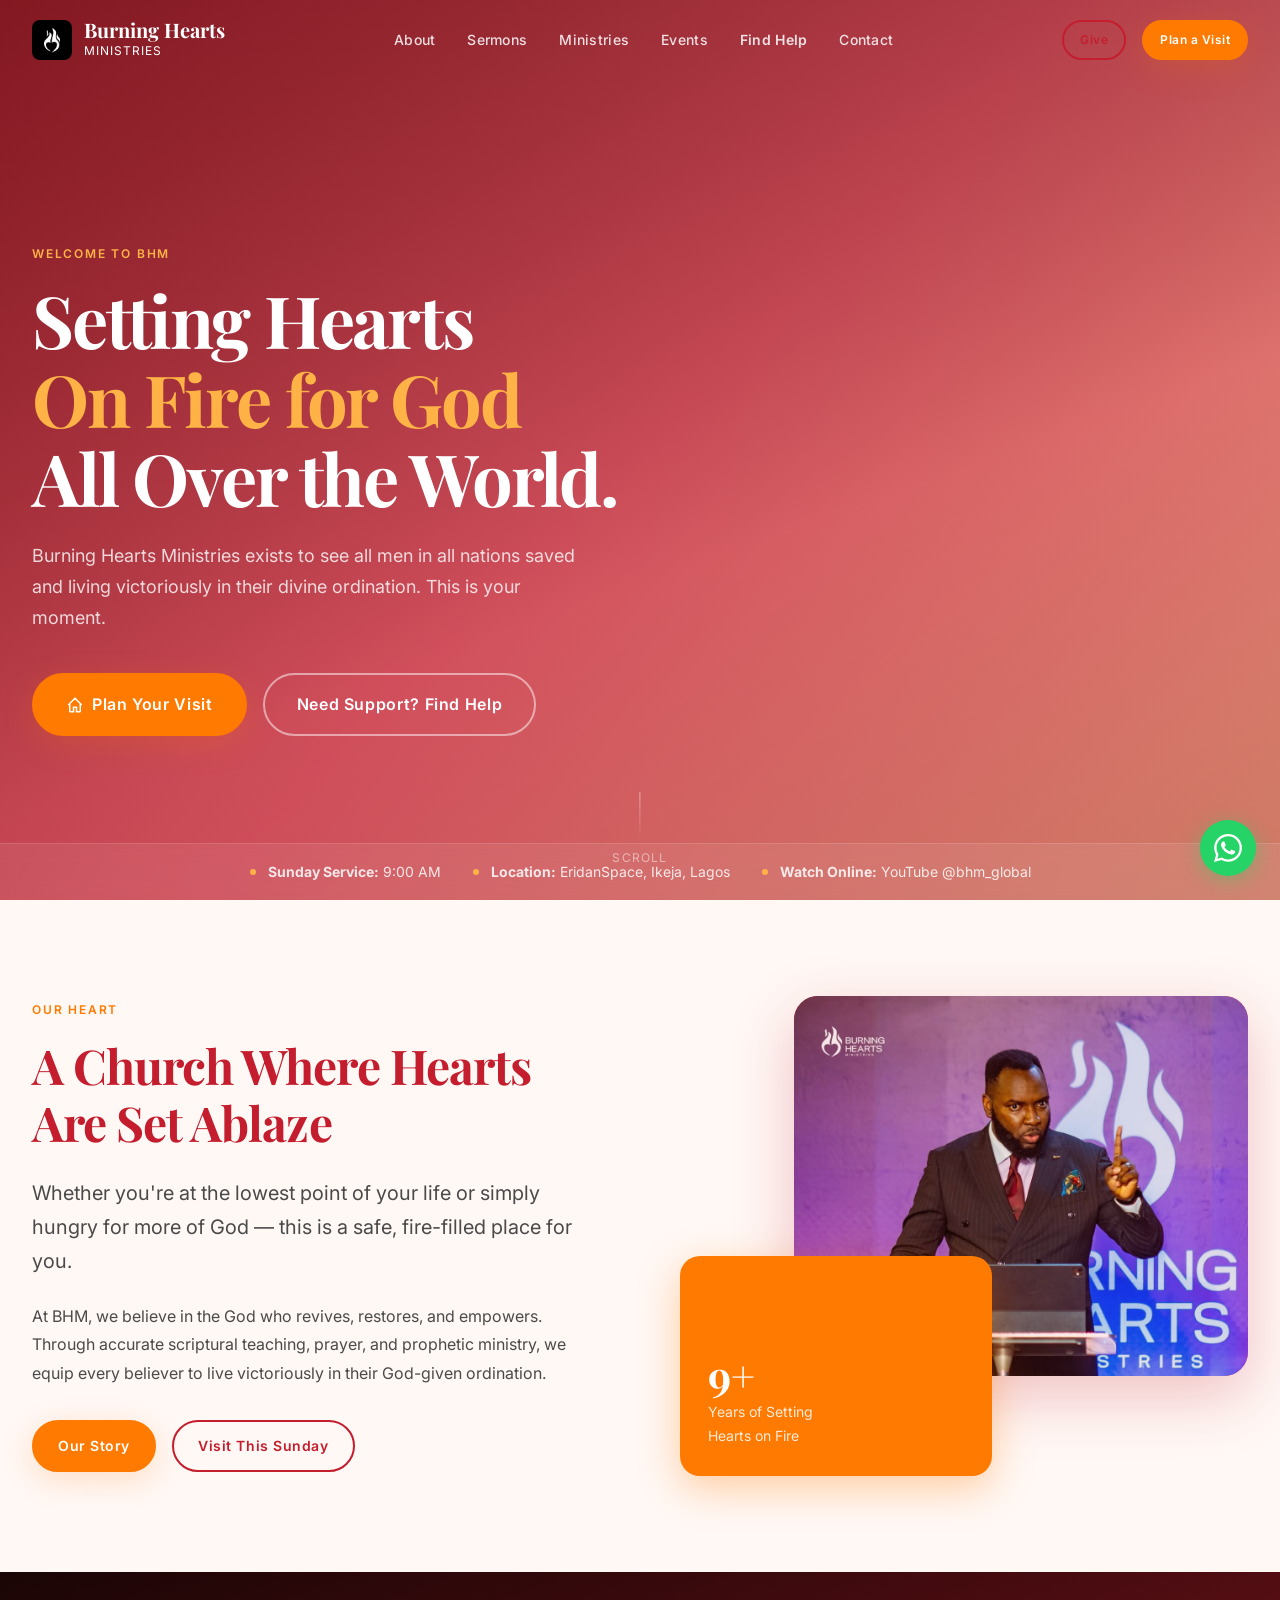
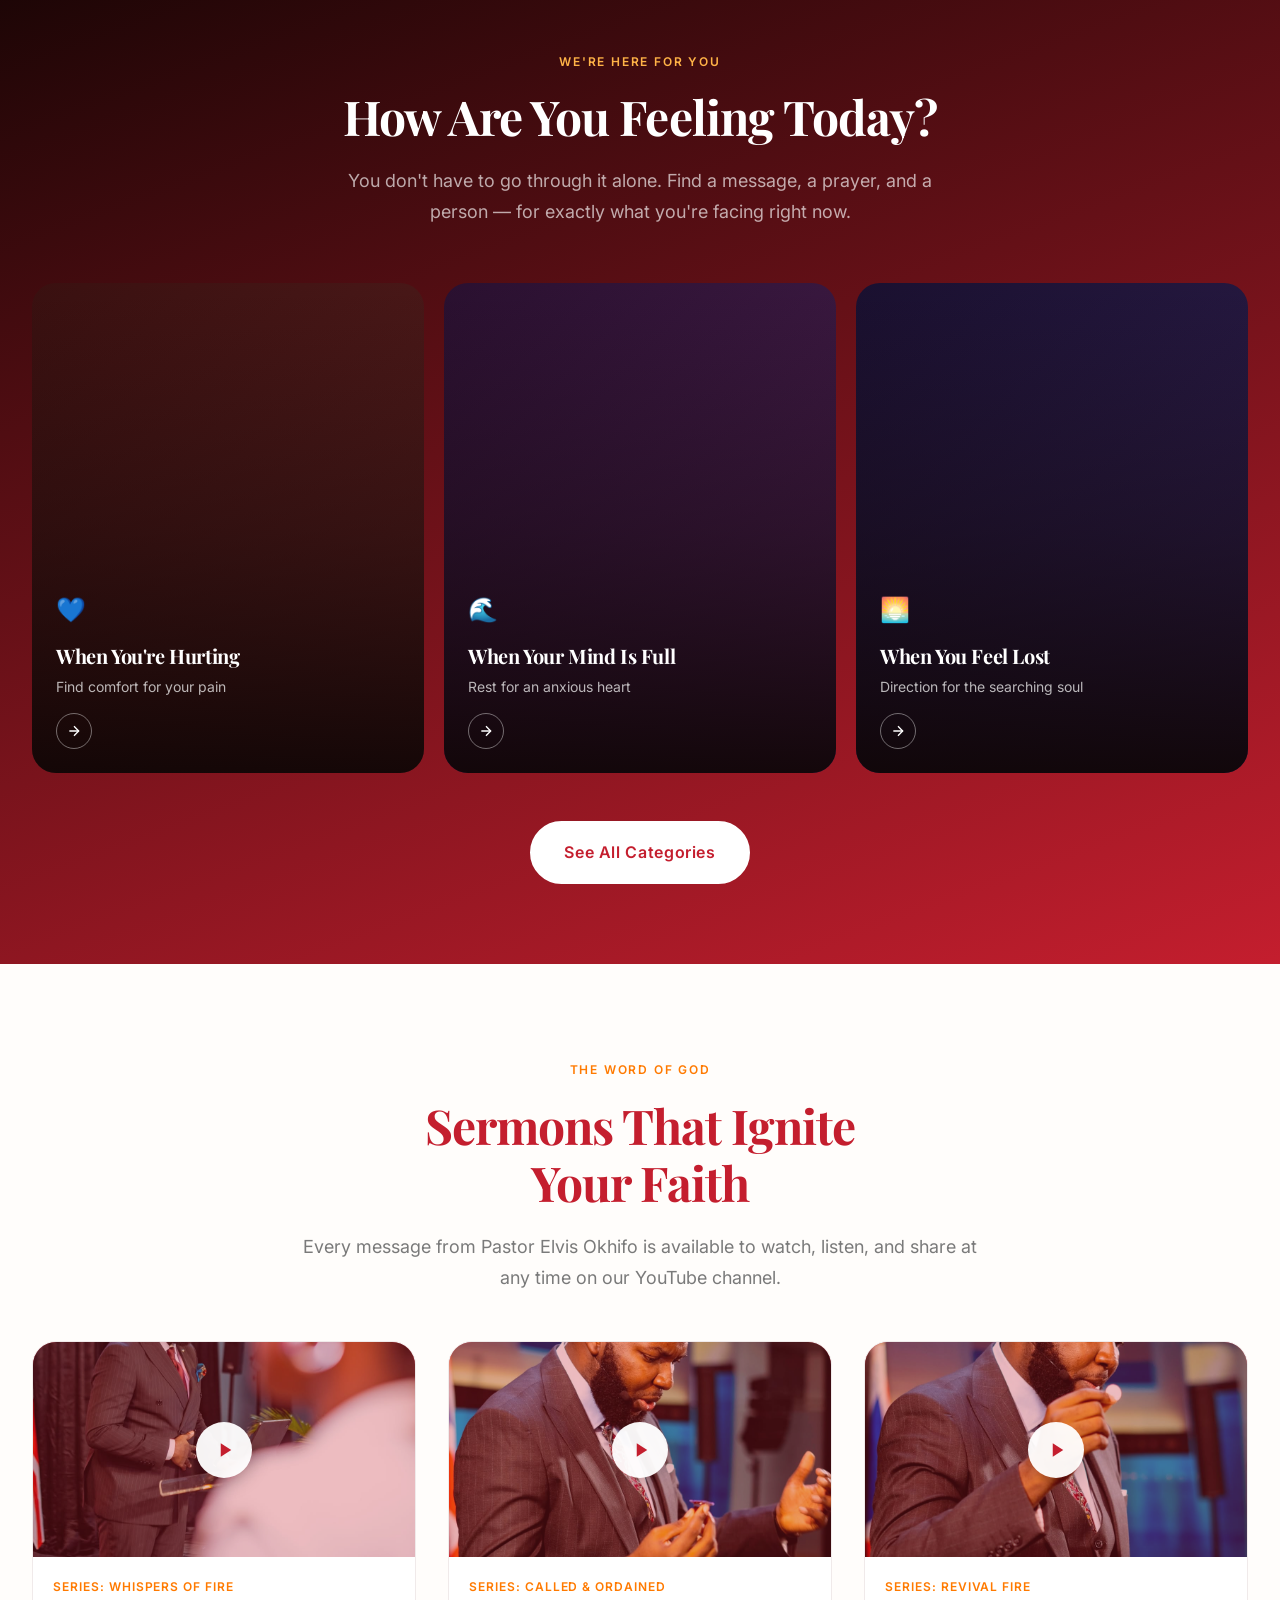
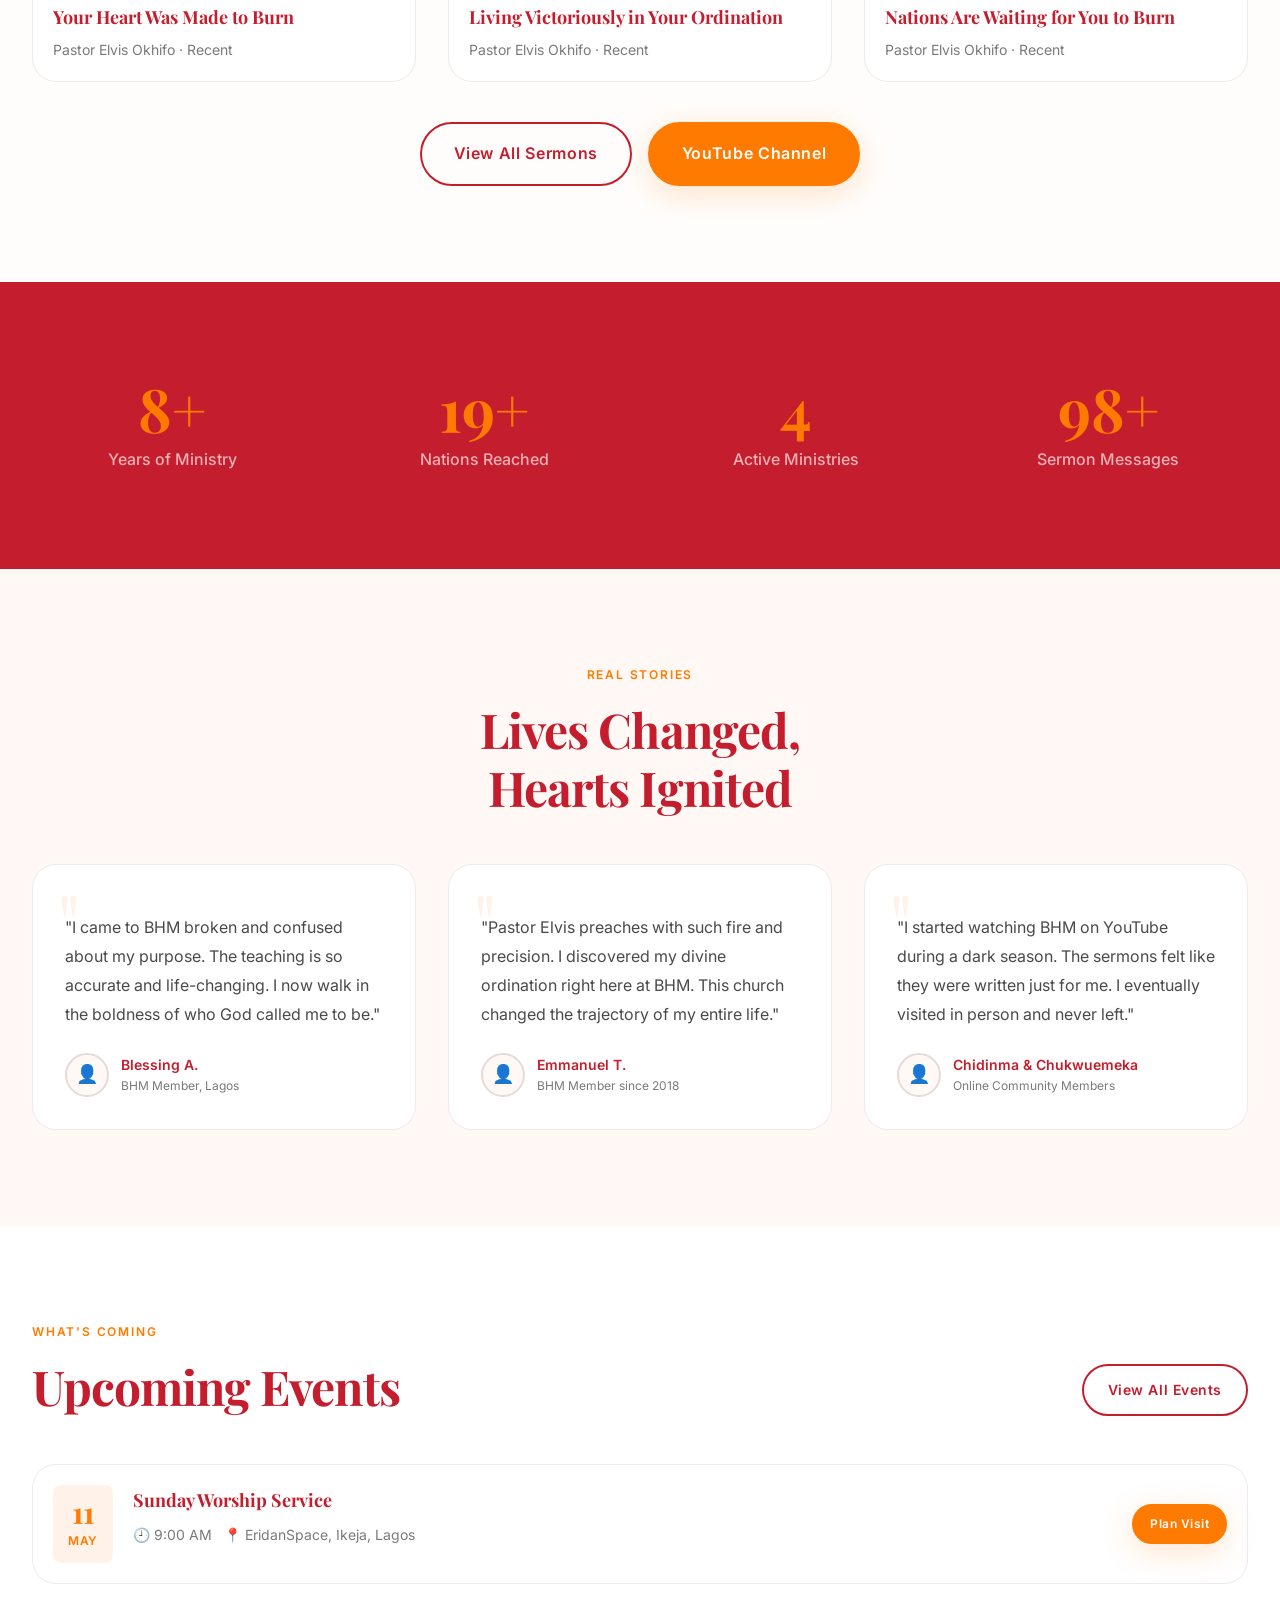
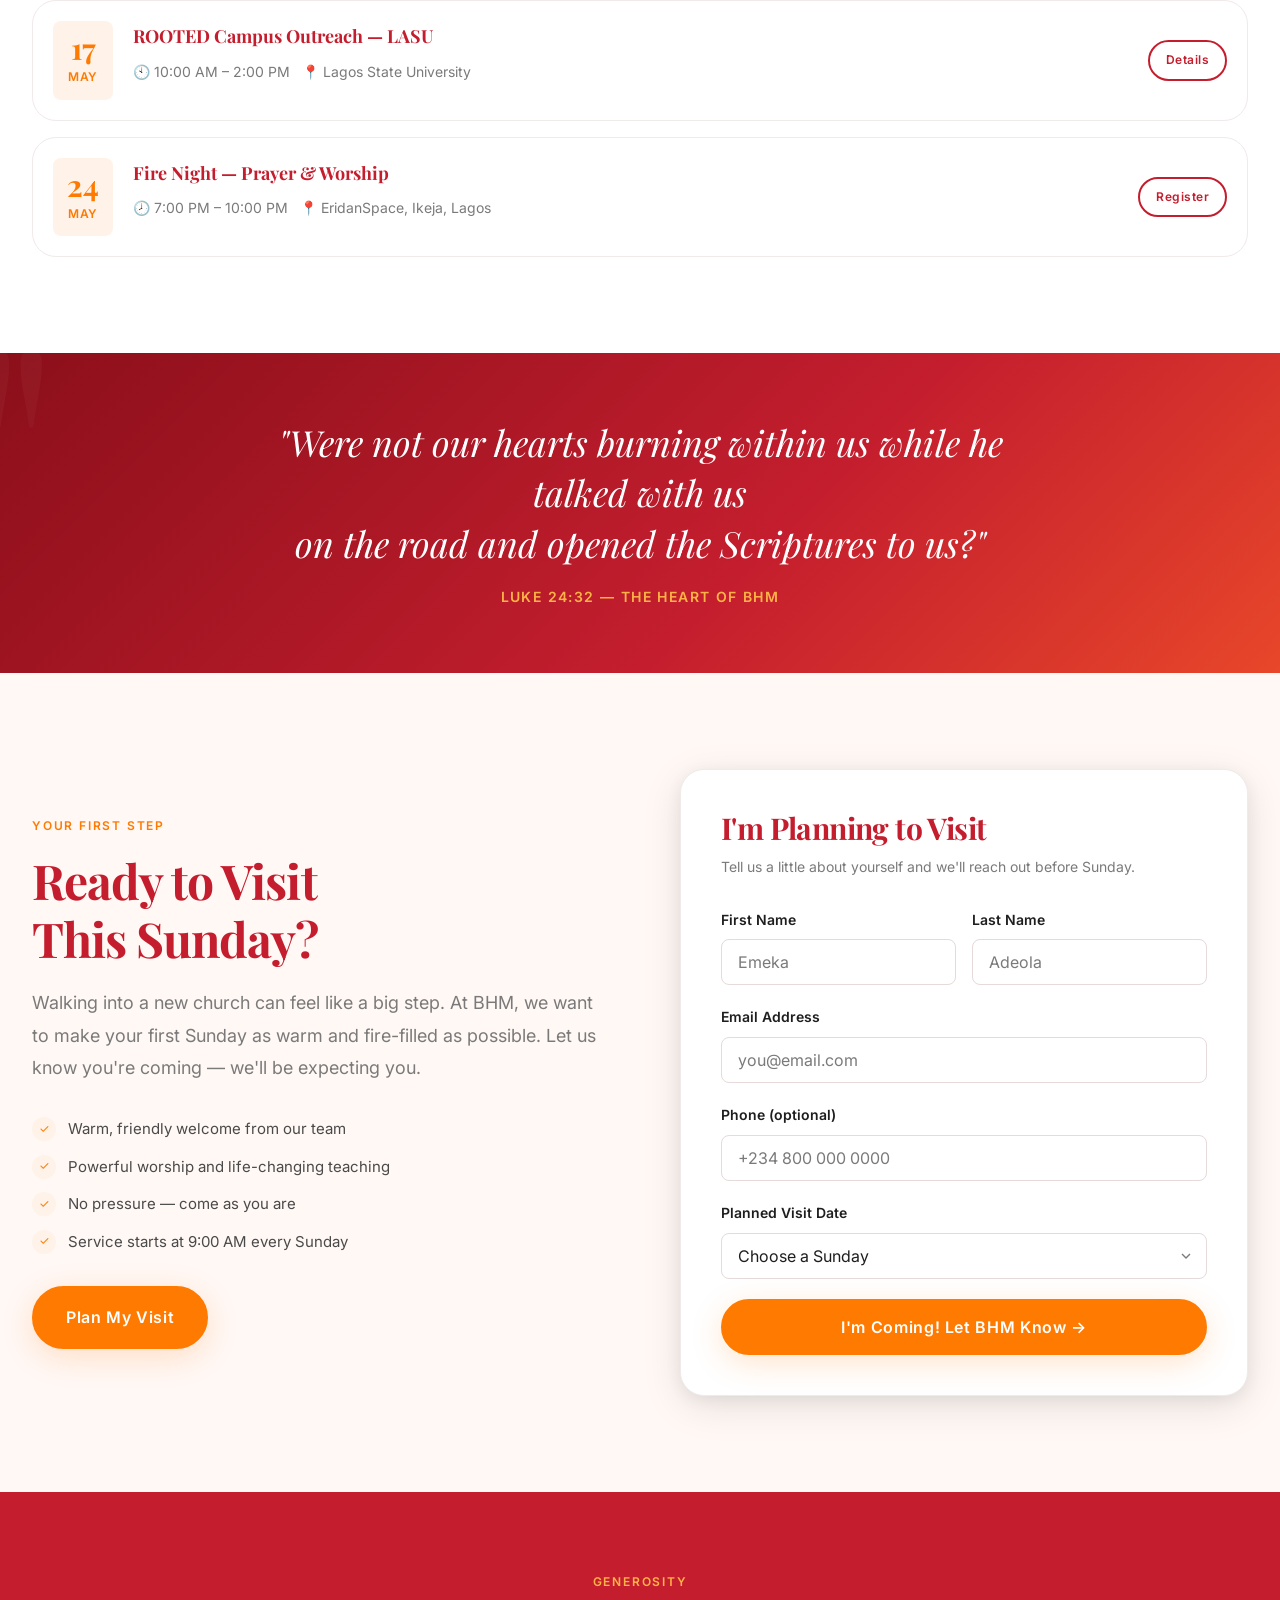
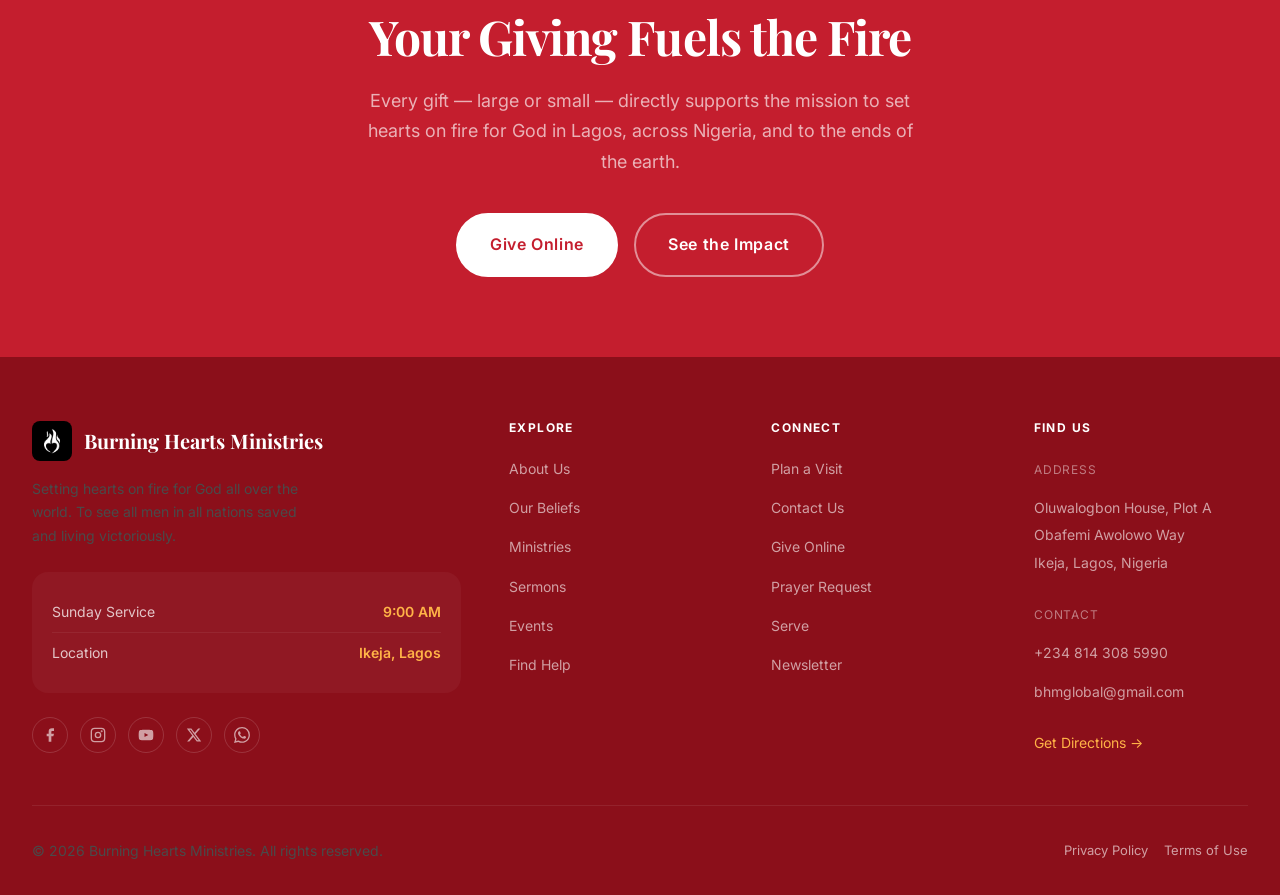
==== commit 8c589026: "Fix encoding mojibake, mobile nav overflow, and active nav link highlighting - Re-encode all HTML fi" ====
--- a/index.html
+++ b/index.html
@@ -1,13 +1,13 @@
-﻿<!DOCTYPE html>
+<!DOCTYPE html>
 <html lang="en">
 <head>
   <meta charset="UTF-8" />
   <meta name="viewport" content="width=device-width, initial-scale=1.0" />
-  <meta name="description" content="Burning Hearts Ministries â€” Setting hearts on fire for God all over the world. Join us in Ikeja, Lagos every Sunday at 9:00 AM." />
+  <meta name="description" content="Burning Hearts Ministries — Setting hearts on fire for God all over the world. Join us in Ikeja, Lagos every Sunday at 9:00 AM." />
   <meta property="og:title" content="Burning Hearts Ministries" />
   <meta property="og:description" content="Setting hearts on fire for God all over the world." />
   <meta property="og:type" content="website" />
-  <title>Burning Hearts Ministries â€” Home</title>
+  <title>Burning Hearts Ministries — Home</title>
     <link rel="icon" href="images/bhm-logo.png" type="image/png" />
   <link rel="apple-touch-icon" href="images/bhm-logo.png" />
   <link rel="preconnect" href="https://fonts.googleapis.com" />
@@ -53,7 +53,7 @@
 
   <!-- Mobile Nav -->
   <div class="mobile-nav" id="mobile-nav">
-    <button class="mobile-nav__close" id="mobile-nav-close">âœ•</button>
+    <button class="mobile-nav__close" id="mobile-nav-close">✕</button>
     <ul class="mobile-nav__links">
       <li><a href="index.html" class="mobile-nav__link">Home</a></li>
       <li><a href="about.html" class="mobile-nav__link">About</a></li>
@@ -70,7 +70,7 @@
   <main>
 
     <!-- =====================================================================
-         HERO â€” Full viewport, cinematic
+         HERO — Full viewport, cinematic
     ====================================================================== -->
     <section class="hero">
       <div class="hero__bg" style="overflow:hidden;">
@@ -138,7 +138,7 @@
             <span class="section-header__label">Our Heart</span>
             <h2 style="margin-bottom: 24px;">A Church Where Hearts<br>Are Set Ablaze</h2>
             <p class="text-lead" style="margin-bottom: 24px;">
-              Whether you're at the lowest point of your life or simply hungry for more of God â€”
+              Whether you're at the lowest point of your life or simply hungry for more of God —
               this is a safe, fire-filled place for you.
             </p>
             <p style="margin-bottom: 32px;">
@@ -186,7 +186,7 @@
     </section>
 
     <!-- =====================================================================
-         FIND HELP â€” Signature Feature
+         FIND HELP — Signature Feature
     ====================================================================== -->
     <section class="section" style="background: linear-gradient(160deg, #1A0505 0%, #C41E2E 100%); padding: 80px 0;">
       <div class="container">
@@ -194,7 +194,7 @@
           <span class="section-header__label" style="color: var(--color-accent-light);">We're Here for You</span>
           <h2 style="color:white; margin-bottom:20px;">How Are You Feeling Today?</h2>
           <p style="color:rgba(255,255,255,0.65); font-size:18px; line-height:1.7;">
-            You don't have to go through it alone. Find a message, a prayer, and a person â€” for exactly what you're facing right now.
+            You don't have to go through it alone. Find a message, a prayer, and a person — for exactly what you're facing right now.
           </p>
         </div>
 
@@ -204,7 +204,7 @@
             <div class="help-card__bg" style="background: linear-gradient(135deg, #3a1010 0%, #5a2020 100%);"></div>
             <div class="help-card__overlay"></div>
             <div class="help-card__content">
-              <span class="help-card__icon">ðŸ’™</span>
+              <span class="help-card__icon">💙</span>
               <h3 class="help-card__title">When You're Hurting</h3>
               <p class="help-card__sub">Find comfort for your pain</p>
               <div class="help-card__arrow">
@@ -217,7 +217,7 @@
             <div class="help-card__bg" style="background: linear-gradient(135deg, #2a1030 0%, #4a2050 100%);"></div>
             <div class="help-card__overlay"></div>
             <div class="help-card__content">
-              <span class="help-card__icon">ðŸŒŠ</span>
+              <span class="help-card__icon">🌊</span>
               <h3 class="help-card__title">When Your Mind Is Full</h3>
               <p class="help-card__sub">Rest for an anxious heart</p>
               <div class="help-card__arrow">
@@ -230,7 +230,7 @@
             <div class="help-card__bg" style="background: linear-gradient(135deg, #1a1030 0%, #302050 100%);"></div>
             <div class="help-card__overlay"></div>
             <div class="help-card__content">
-              <span class="help-card__icon">ðŸŒ…</span>
+              <span class="help-card__icon">🌅</span>
               <h3 class="help-card__title">When You Feel Lost</h3>
               <p class="help-card__sub">Direction for the searching soul</p>
               <div class="help-card__arrow">
@@ -272,7 +272,7 @@
             <div class="sermon-card__body">
               <div class="sermon-card__series">Series: Whispers of Fire</div>
               <div class="sermon-card__title">Your Heart Was Made to Burn</div>
-              <div class="sermon-card__speaker">Pastor Elvis Okhifo Â· Recent</div>
+              <div class="sermon-card__speaker">Pastor Elvis Okhifo · Recent</div>
             </div>
           </div>
 
@@ -288,7 +288,7 @@
             <div class="sermon-card__body">
               <div class="sermon-card__series">Series: Called & Ordained</div>
               <div class="sermon-card__title">Living Victoriously in Your Ordination</div>
-              <div class="sermon-card__speaker">Pastor Elvis Okhifo Â· Recent</div>
+              <div class="sermon-card__speaker">Pastor Elvis Okhifo · Recent</div>
             </div>
           </div>
 
@@ -304,7 +304,7 @@
             <div class="sermon-card__body">
               <div class="sermon-card__series">Series: Revival Fire</div>
               <div class="sermon-card__title">Nations Are Waiting for You to Burn</div>
-              <div class="sermon-card__speaker">Pastor Elvis Okhifo Â· Recent</div>
+              <div class="sermon-card__speaker">Pastor Elvis Okhifo · Recent</div>
             </div>
           </div>
 
@@ -359,7 +359,7 @@
               "I came to BHM broken and confused about my purpose. The teaching is so accurate and life-changing. I now walk in the boldness of who God called me to be."
             </p>
             <div class="testimonial__author">
-              <div class="testimonial__avatar-placeholder">ðŸ‘¤</div>
+              <div class="testimonial__avatar-placeholder">👤</div>
               <div>
                 <div class="testimonial__name">Blessing A.</div>
                 <div class="testimonial__role">BHM Member, Lagos</div>
@@ -372,7 +372,7 @@
               "Pastor Elvis preaches with such fire and precision. I discovered my divine ordination right here at BHM. This church changed the trajectory of my entire life."
             </p>
             <div class="testimonial__author">
-              <div class="testimonial__avatar-placeholder">ðŸ‘¤</div>
+              <div class="testimonial__avatar-placeholder">👤</div>
               <div>
                 <div class="testimonial__name">Emmanuel T.</div>
                 <div class="testimonial__role">BHM Member since 2018</div>
@@ -385,7 +385,7 @@
               "I started watching BHM on YouTube during a dark season. The sermons felt like they were written just for me. I eventually visited in person and never left."
             </p>
             <div class="testimonial__author">
-              <div class="testimonial__avatar-placeholder">ðŸ‘¤</div>
+              <div class="testimonial__avatar-placeholder">👤</div>
               <div>
                 <div class="testimonial__name">Chidinma &amp; Chukwuemeka</div>
                 <div class="testimonial__role">Online Community Members</div>
@@ -419,8 +419,8 @@
             <div class="event-card__body">
               <div class="event-card__title">Sunday Worship Service</div>
               <div class="event-card__meta">
-                <span>ðŸ•˜ 9:00 AM</span>
-                <span>ðŸ“ EridanSpace, Ikeja, Lagos</span>
+                <span>🕘 9:00 AM</span>
+                <span>📍 EridanSpace, Ikeja, Lagos</span>
               </div>
             </div>
             <a href="plan-visit.html" class="btn btn--primary btn--sm" style="flex-shrink:0; align-self:center;">Plan Visit</a>
@@ -432,10 +432,10 @@
               <div class="event-card__month">May</div>
             </div>
             <div class="event-card__body">
-              <div class="event-card__title">ROOTED Campus Outreach â€” LASU</div>
+              <div class="event-card__title">ROOTED Campus Outreach — LASU</div>
               <div class="event-card__meta">
-                <span>ðŸ•™ 10:00 AM â€“ 2:00 PM</span>
-                <span>ðŸ“ Lagos State University</span>
+                <span>🕙 10:00 AM – 2:00 PM</span>
+                <span>📍 Lagos State University</span>
               </div>
             </div>
             <a href="events.html" class="btn btn--secondary btn--sm" style="flex-shrink:0; align-self:center;">Details</a>
@@ -447,10 +447,10 @@
               <div class="event-card__month">May</div>
             </div>
             <div class="event-card__body">
-              <div class="event-card__title">Fire Night â€” Prayer &amp; Worship</div>
+              <div class="event-card__title">Fire Night — Prayer &amp; Worship</div>
               <div class="event-card__meta">
-                <span>ðŸ•— 7:00 PM â€“ 10:00 PM</span>
-                <span>ðŸ“ EridanSpace, Ikeja, Lagos</span>
+                <span>🕗 7:00 PM – 10:00 PM</span>
+                <span>📍 EridanSpace, Ikeja, Lagos</span>
               </div>
             </div>
             <a href="events.html" class="btn btn--secondary btn--sm" style="flex-shrink:0; align-self:center;">Register</a>
@@ -468,11 +468,11 @@
         "Were not our hearts burning within us while he talked with us<br>
         on the road and opened the Scriptures to us?"
       </p>
-      <p class="scripture-banner__ref">Luke 24:32 â€” The Heart of BHM</p>
+      <p class="scripture-banner__ref">Luke 24:32 — The Heart of BHM</p>
     </div>
 
     <!-- =====================================================================
-         PLAN YOUR VISIT â€” CTA Section
+         PLAN YOUR VISIT — CTA Section
     ====================================================================== -->
     <section class="section section--warm">
       <div class="container">
@@ -483,23 +483,23 @@
             <p style="font-size:18px; line-height:1.8; color:var(--color-muted); margin-bottom:32px;">
               Walking into a new church can feel like a big step. At BHM, we want to make
               your first Sunday as warm and fire-filled as possible. Let us know you're coming
-              â€” we'll be expecting you.
+              — we'll be expecting you.
             </p>
             <ul style="display:flex; flex-direction:column; gap:12px; margin-bottom:32px;">
               <li style="display:flex; gap:12px; align-items:center; font-size:15px; color:var(--color-text-soft);">
-                <span style="width:24px;height:24px;background:var(--color-accent-subtle);border-radius:50%;display:flex;align-items:center;justify-content:center;color:var(--color-accent);font-size:12px;flex-shrink:0;">âœ“</span>
+                <span style="width:24px;height:24px;background:var(--color-accent-subtle);border-radius:50%;display:flex;align-items:center;justify-content:center;color:var(--color-accent);font-size:12px;flex-shrink:0;">✓</span>
                 Warm, friendly welcome from our team
               </li>
               <li style="display:flex; gap:12px; align-items:center; font-size:15px; color:var(--color-text-soft);">
-                <span style="width:24px;height:24px;background:var(--color-accent-subtle);border-radius:50%;display:flex;align-items:center;justify-content:center;color:var(--color-accent);font-size:12px;flex-shrink:0;">âœ“</span>
+                <span style="width:24px;height:24px;background:var(--color-accent-subtle);border-radius:50%;display:flex;align-items:center;justify-content:center;color:var(--color-accent);font-size:12px;flex-shrink:0;">✓</span>
                 Powerful worship and life-changing teaching
               </li>
               <li style="display:flex; gap:12px; align-items:center; font-size:15px; color:var(--color-text-soft);">
-                <span style="width:24px;height:24px;background:var(--color-accent-subtle);border-radius:50%;display:flex;align-items:center;justify-content:center;color:var(--color-accent);font-size:12px;flex-shrink:0;">âœ“</span>
-                No pressure â€” come as you are
+                <span style="width:24px;height:24px;background:var(--color-accent-subtle);border-radius:50%;display:flex;align-items:center;justify-content:center;color:var(--color-accent);font-size:12px;flex-shrink:0;">✓</span>
+                No pressure — come as you are
               </li>
               <li style="display:flex; gap:12px; align-items:center; font-size:15px; color:var(--color-text-soft);">
-                <span style="width:24px;height:24px;background:var(--color-accent-subtle);border-radius:50%;display:flex;align-items:center;justify-content:center;color:var(--color-accent);font-size:12px;flex-shrink:0;">âœ“</span>
+                <span style="width:24px;height:24px;background:var(--color-accent-subtle);border-radius:50%;display:flex;align-items:center;justify-content:center;color:var(--color-accent);font-size:12px;flex-shrink:0;">✓</span>
                 Service starts at 9:00 AM every Sunday
               </li>
             </ul>
@@ -540,7 +540,7 @@
                 </select>
               </div>
               <button type="submit" class="btn btn--primary btn--full btn--lg">
-                I'm Coming! Let BHM Know â†’
+                I'm Coming! Let BHM Know →
               </button>
             </form>
           </div>
@@ -550,7 +550,7 @@
     </section>
 
     <!-- =====================================================================
-         GIVE â€” Brief teaser
+         GIVE — Brief teaser
     ====================================================================== -->
     <section class="section" style="background: var(--color-primary); padding: 80px 0; text-align:center;">
       <div class="container">
@@ -558,7 +558,7 @@
           <span class="section-header__label" style="color:var(--color-accent-light);">Generosity</span>
           <h2 style="color:white; margin-bottom:20px;">Your Giving Fuels the Fire</h2>
           <p style="color:rgba(255,255,255,0.65); font-size:18px; line-height:1.7; margin-bottom:36px;">
-            Every gift â€” large or small â€” directly supports the mission to set hearts on fire
+            Every gift — large or small — directly supports the mission to set hearts on fire
             for God in Lagos, across Nigeria, and to the ends of the earth.
           </p>
           <div style="display:flex; gap:16px; justify-content:center; flex-wrap:wrap;">
@@ -649,14 +649,14 @@
             <li><a href="mailto:bhmglobal@gmail.com" class="footer__link">bhmglobal@gmail.com</a></li>
             <li style="margin-top: 12px;">
               <a href="https://maps.google.com/?q=Obafemi+Awolowo+Way+Ikeja+Lagos" target="_blank" class="footer__link" style="color: var(--color-accent-light);">
-                Get Directions â†’
+                Get Directions →
               </a>
             </li>
           </ul>
         </div>
       </div>
       <div class="footer__bottom">
-        <p>Â© 2026 Burning Hearts Ministries. All rights reserved.</p>
+        <p>© 2026 Burning Hearts Ministries. All rights reserved.</p>
         <div style="display: flex; gap: 16px;">
           <a href="#" class="footer__link" style="font-size: 13px;">Privacy Policy</a>
           <a href="#" class="footer__link" style="font-size: 13px;">Terms of Use</a>
@@ -674,7 +674,7 @@
 
   <!-- Video Modal -->
   <div id="video-modal" style="display:none;position:fixed;inset:0;background:rgba(0,0,0,0.93);z-index:99999;align-items:center;justify-content:center;flex-direction:column;">
-    <button id="modal-close" aria-label="Close video" style="position:absolute;top:20px;right:28px;background:none;border:none;color:white;font-size:36px;cursor:pointer;line-height:1;opacity:0.8;">âœ•</button>
+    <button id="modal-close" aria-label="Close video" style="position:absolute;top:20px;right:28px;background:none;border:none;color:white;font-size:36px;cursor:pointer;line-height:1;opacity:0.8;">✕</button>
     <video id="modal-video" controls playsinline style="max-width:92vw;max-height:82vh;border-radius:12px;box-shadow:0 24px 80px rgba(0,0,0,0.6);">
       <source id="modal-source" src="" type="video/mp4" />
     </video>
--- a/css/style.css
+++ b/css/style.css
@@ -384,7 +384,6 @@
 }
 
 .nav__link--find-help {
-  color: var(--color-accent) !important;
   font-weight: 600;
 }
 
@@ -425,6 +424,7 @@
   flex-direction: column;
   align-items: center;
   justify-content: center;
+  overflow-y: auto;
   opacity: 0;
   pointer-events: none;
   transition: opacity var(--transition-smooth);
@@ -448,23 +448,21 @@
   display: flex;
   flex-direction: column;
   align-items: center;
-  gap: var(--space-6);
+  gap: var(--space-5);
   text-align: center;
+  padding: 80px var(--space-8) var(--space-10);
 }
 
 .mobile-nav__link {
   font-family: var(--font-heading);
-  font-size: var(--text-3xl);
+  font-size: clamp(1.5rem, 5vh, 1.875rem);
   color: rgba(255,255,255,0.85);
   font-weight: 700;
   transition: color var(--transition-fast);
 }
 
-.mobile-nav__link:hover { color: var(--color-accent); }
-
-.mobile-nav__link--find-help {
-  color: var(--color-accent-light);
-}
+.mobile-nav__link:hover,
+.mobile-nav__link--active { color: var(--color-accent); }
 
 /* --------------------------------------------------------------------------
    6. BUTTONS & CTAs
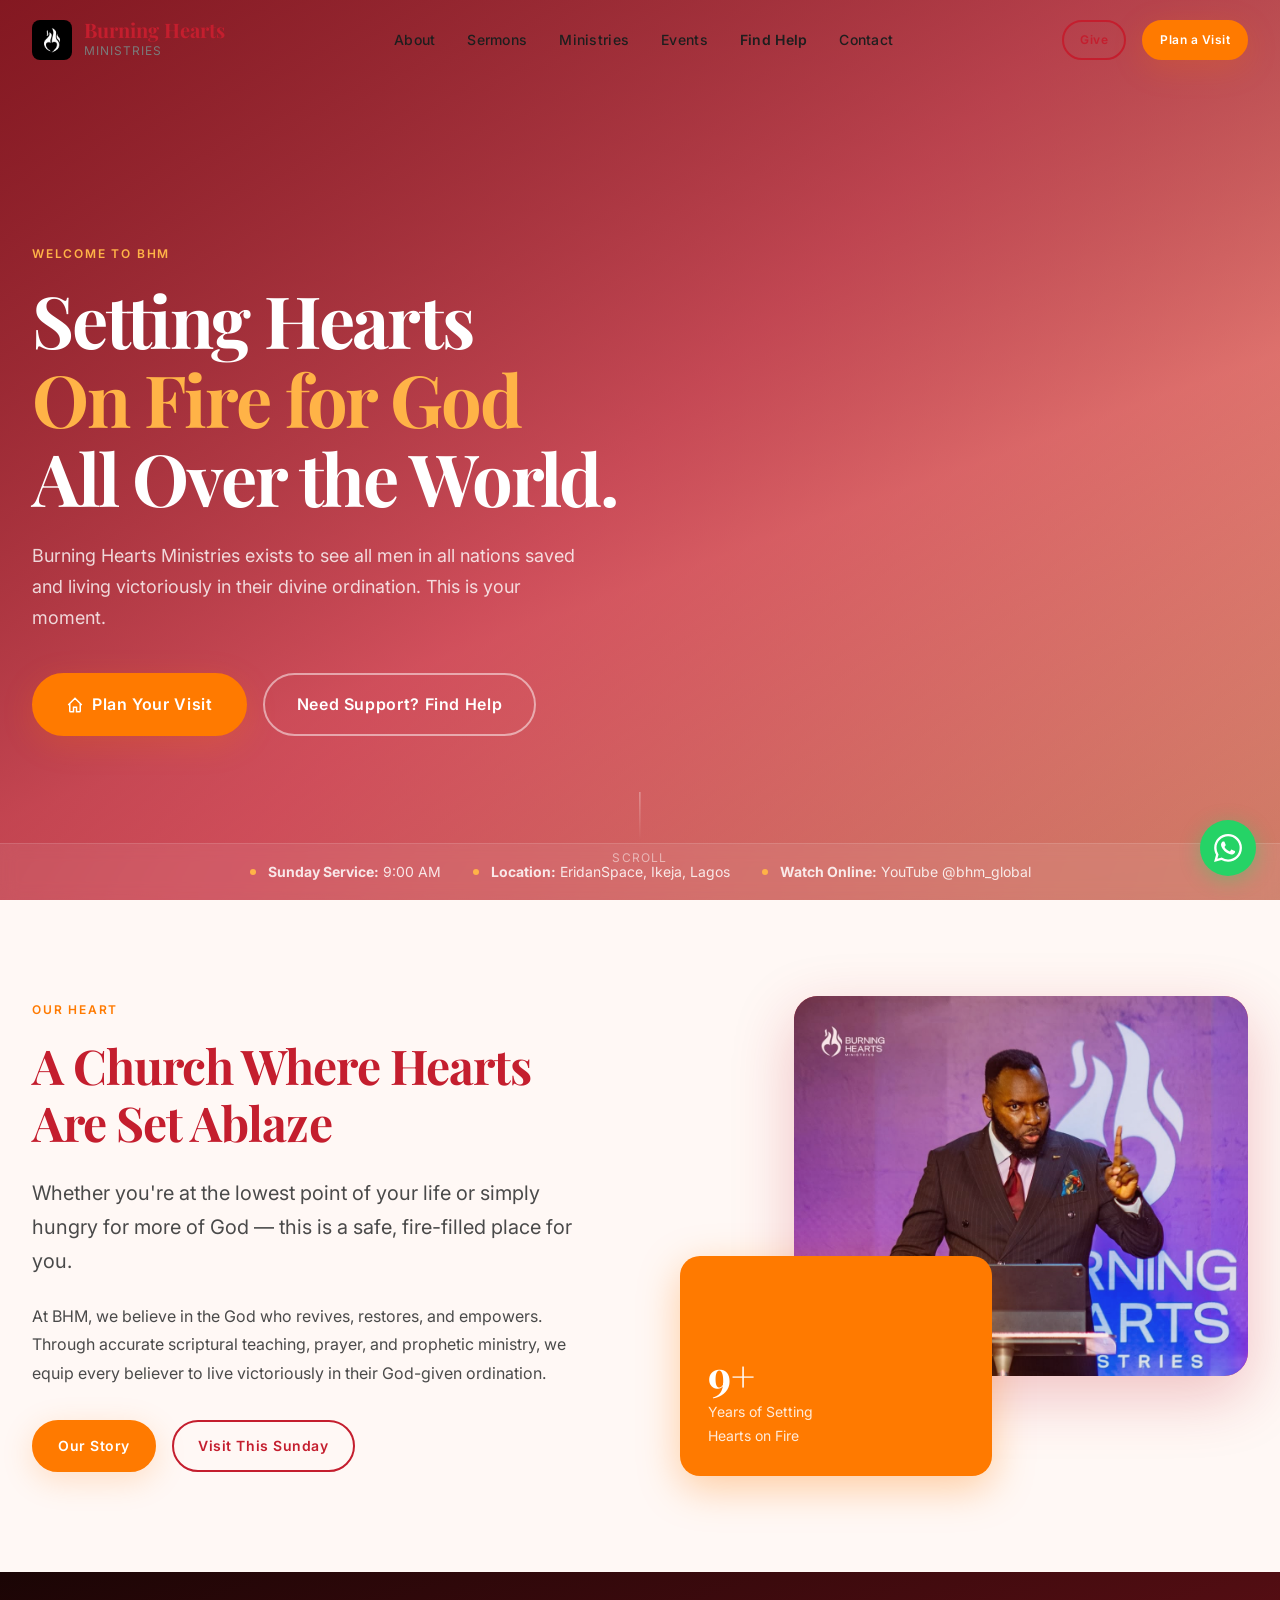
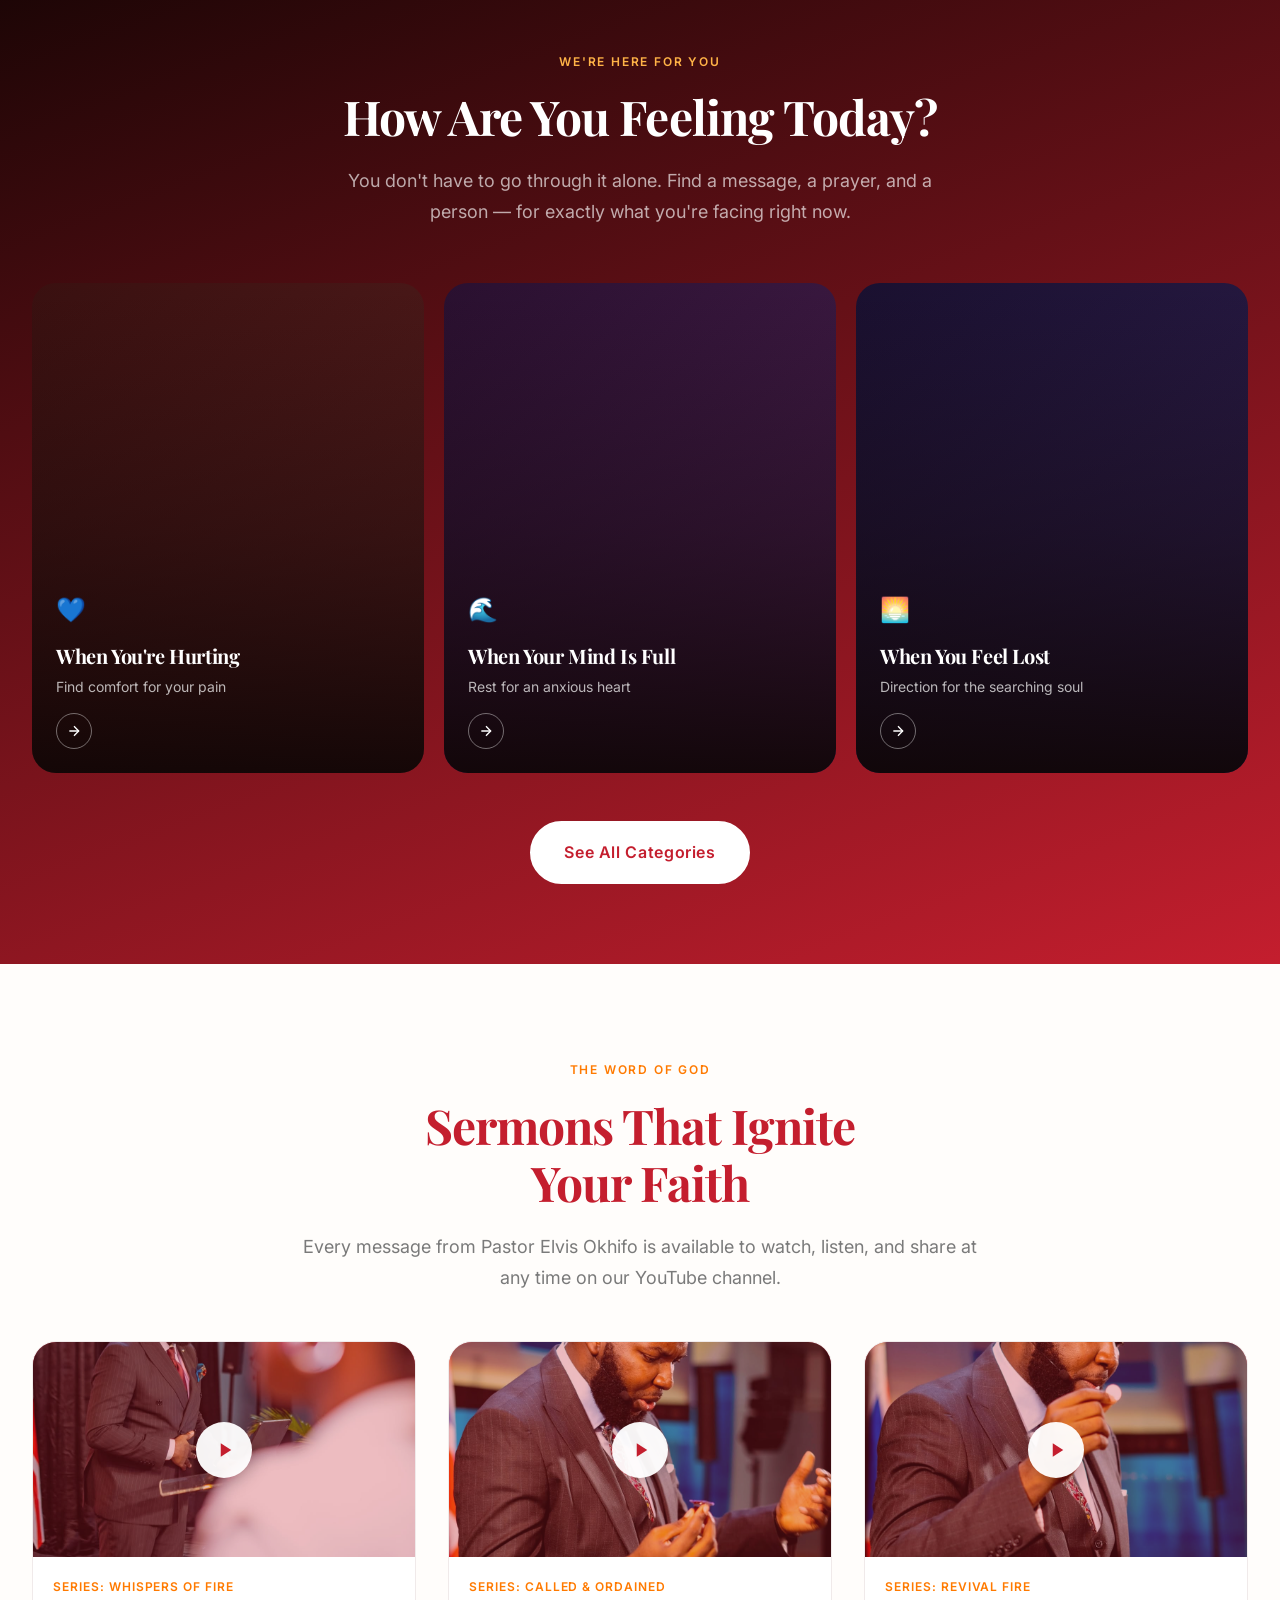
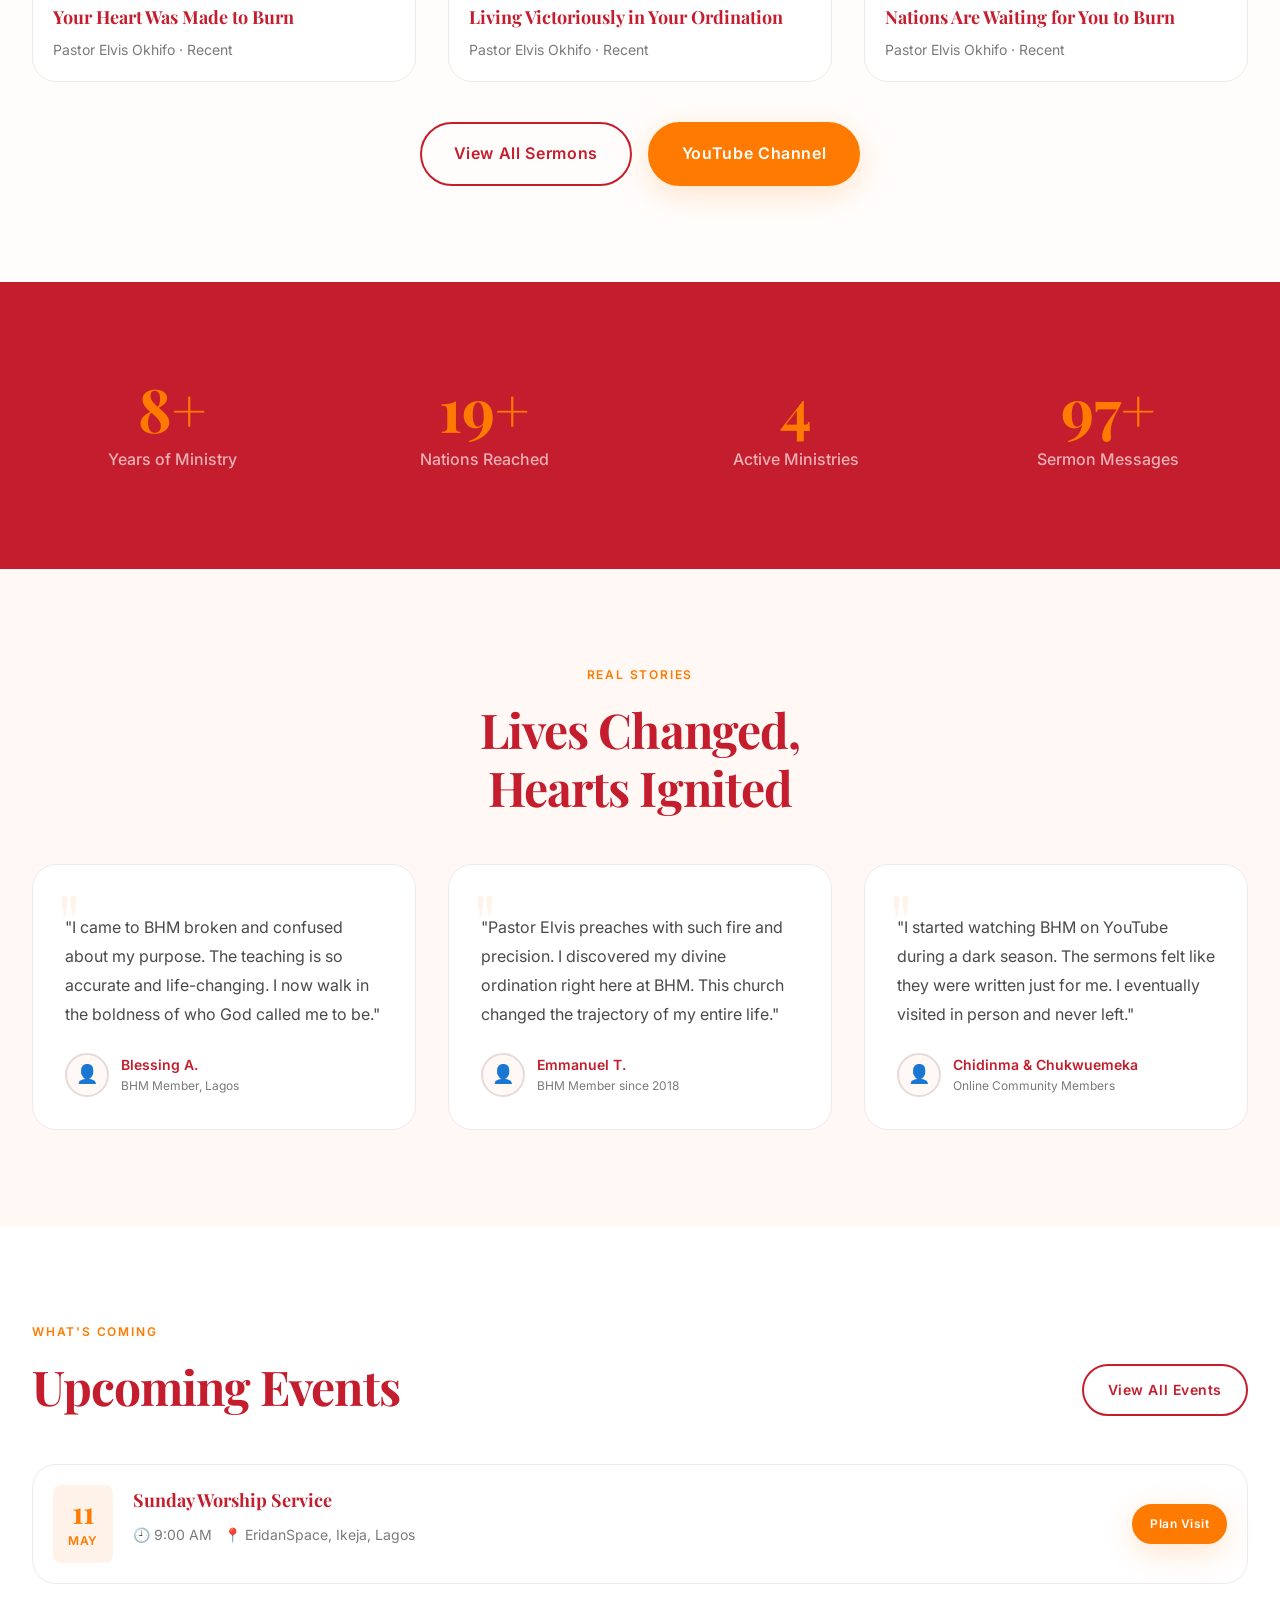
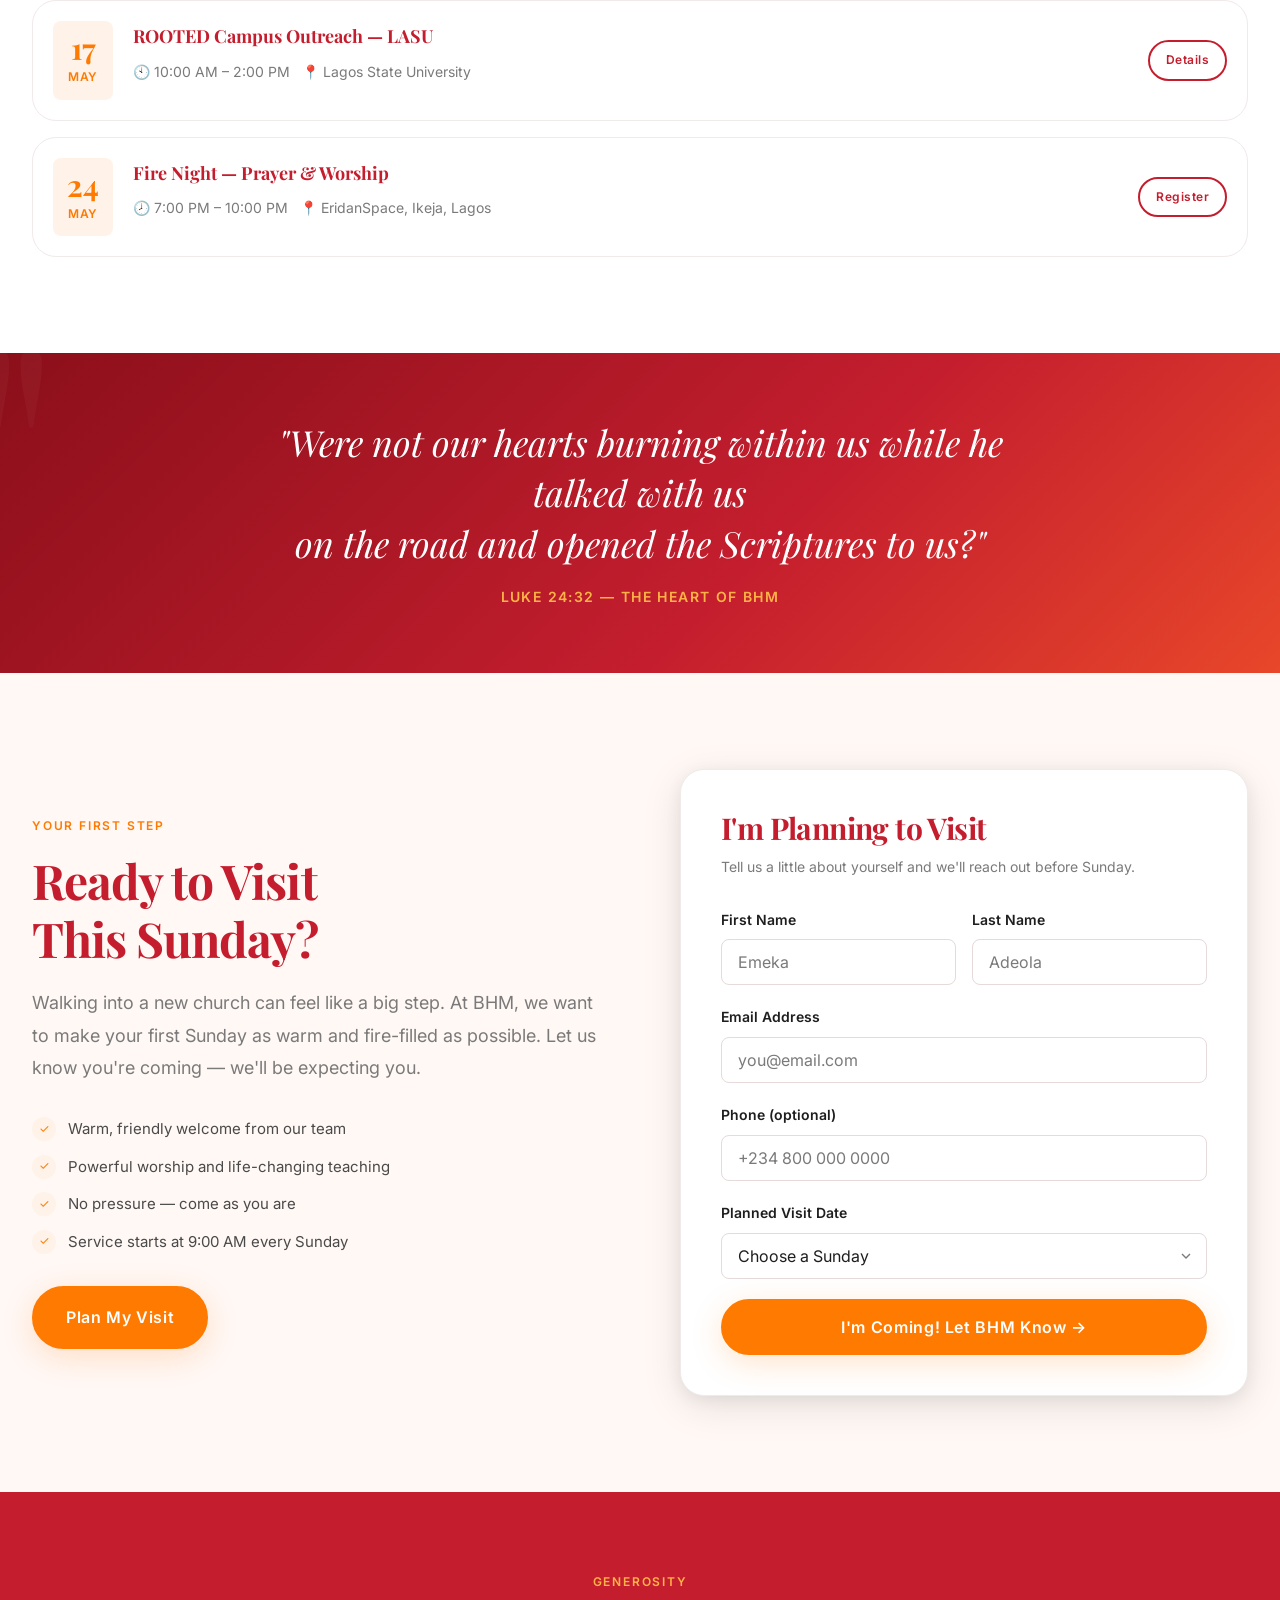
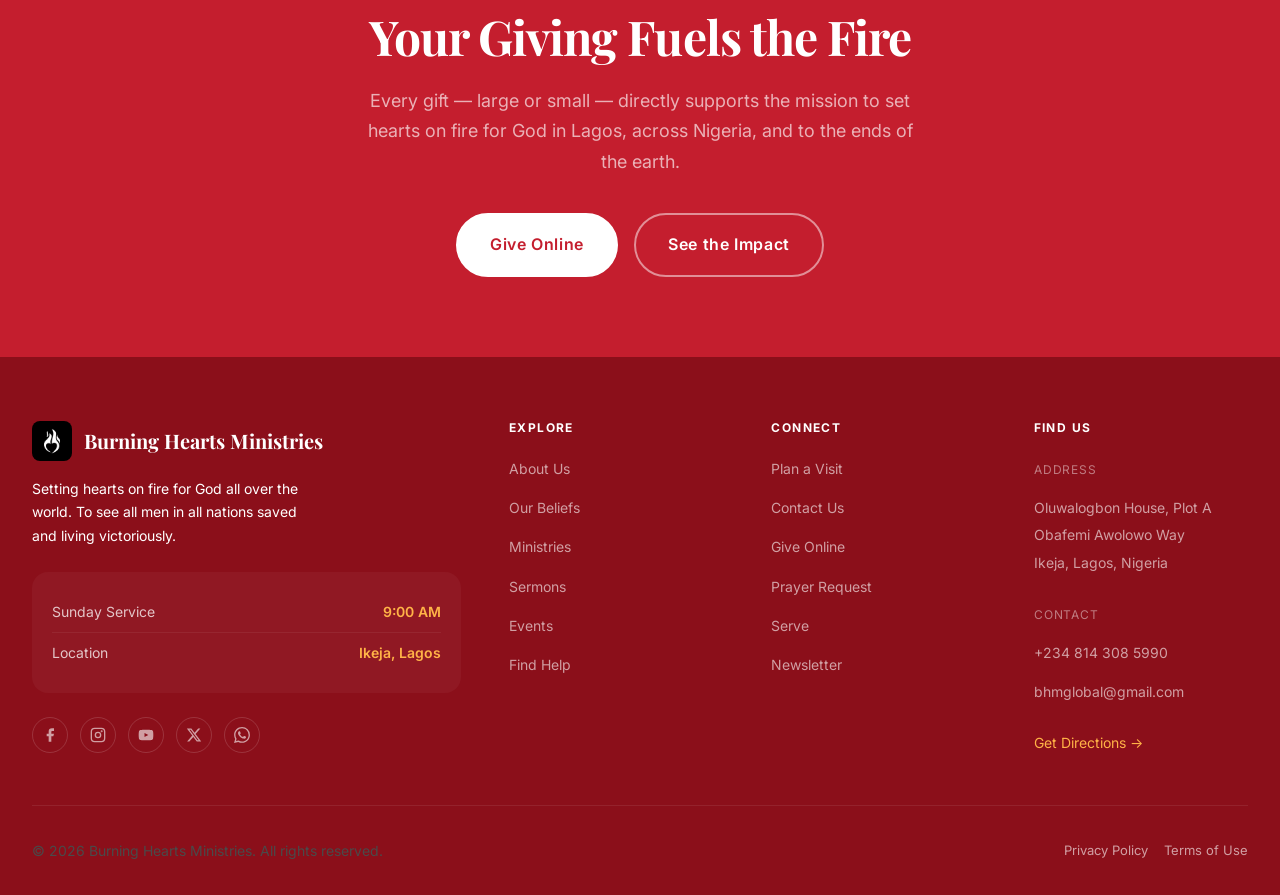
==== commit 3e7ca1ca: "Fix homepage nav jumping on scroll by removing transparent transition Nav now stays solid on homepag" ====
--- a/index.html
+++ b/index.html
@@ -22,7 +22,7 @@
   <!-- =====================================================================
        NAVIGATION
   ====================================================================== -->
-  <nav class="nav nav--transparent" id="main-nav" data-transparent="true">
+  <nav class="nav nav--scrolled" id="main-nav">
     <div class="nav__inner">
       <a href="index.html" class="nav__logo">
         <div class="nav__logo-mark">
--- a/css/style.css
+++ b/css/style.css
@@ -1784,6 +1784,7 @@
   line-height: 1.7;
   margin-bottom: var(--space-5);
   max-width: 280px;
+  color: white;
 }
 
 .footer__socials {
@@ -1843,7 +1844,7 @@
   justify-content: space-between;
   gap: var(--space-4);
   font-size: var(--text-sm);
-  color: rgba(255,255,255,0.40);
+  color: white;
 }
 
 .footer__service-times {
